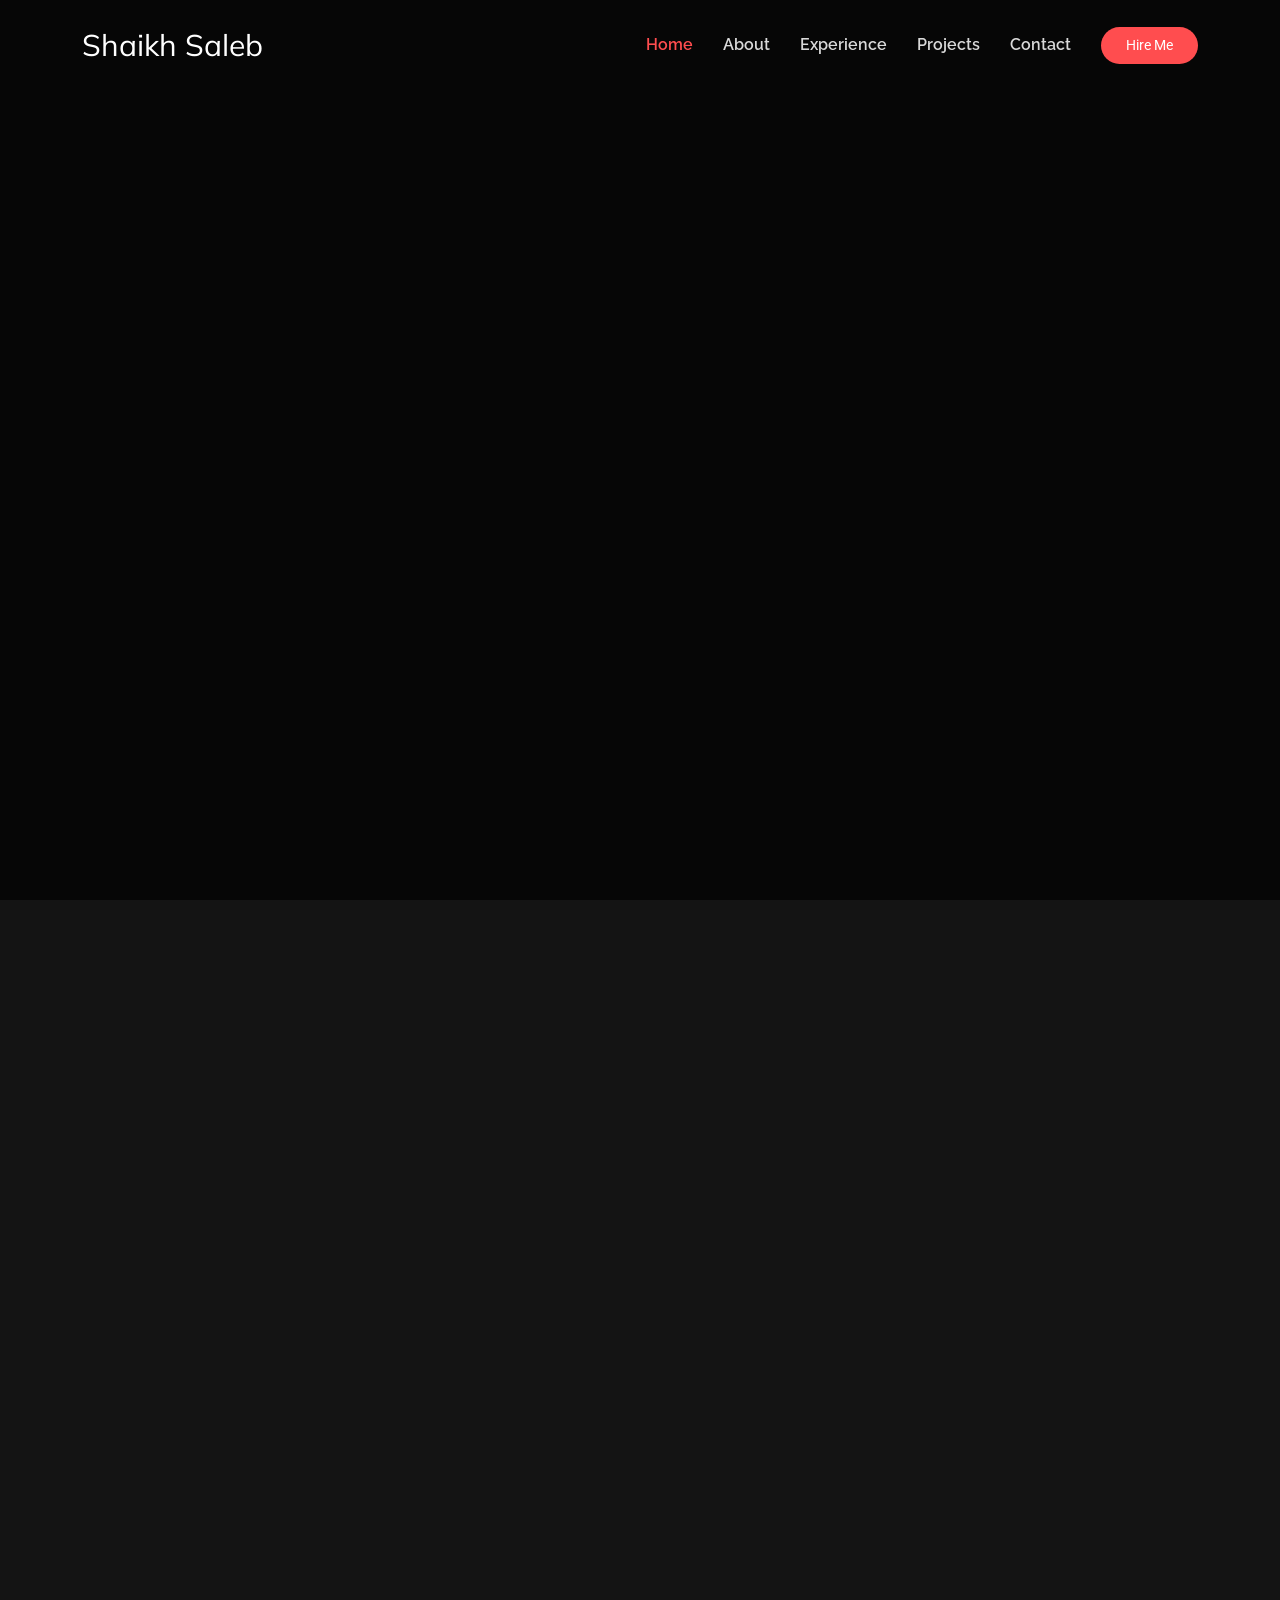
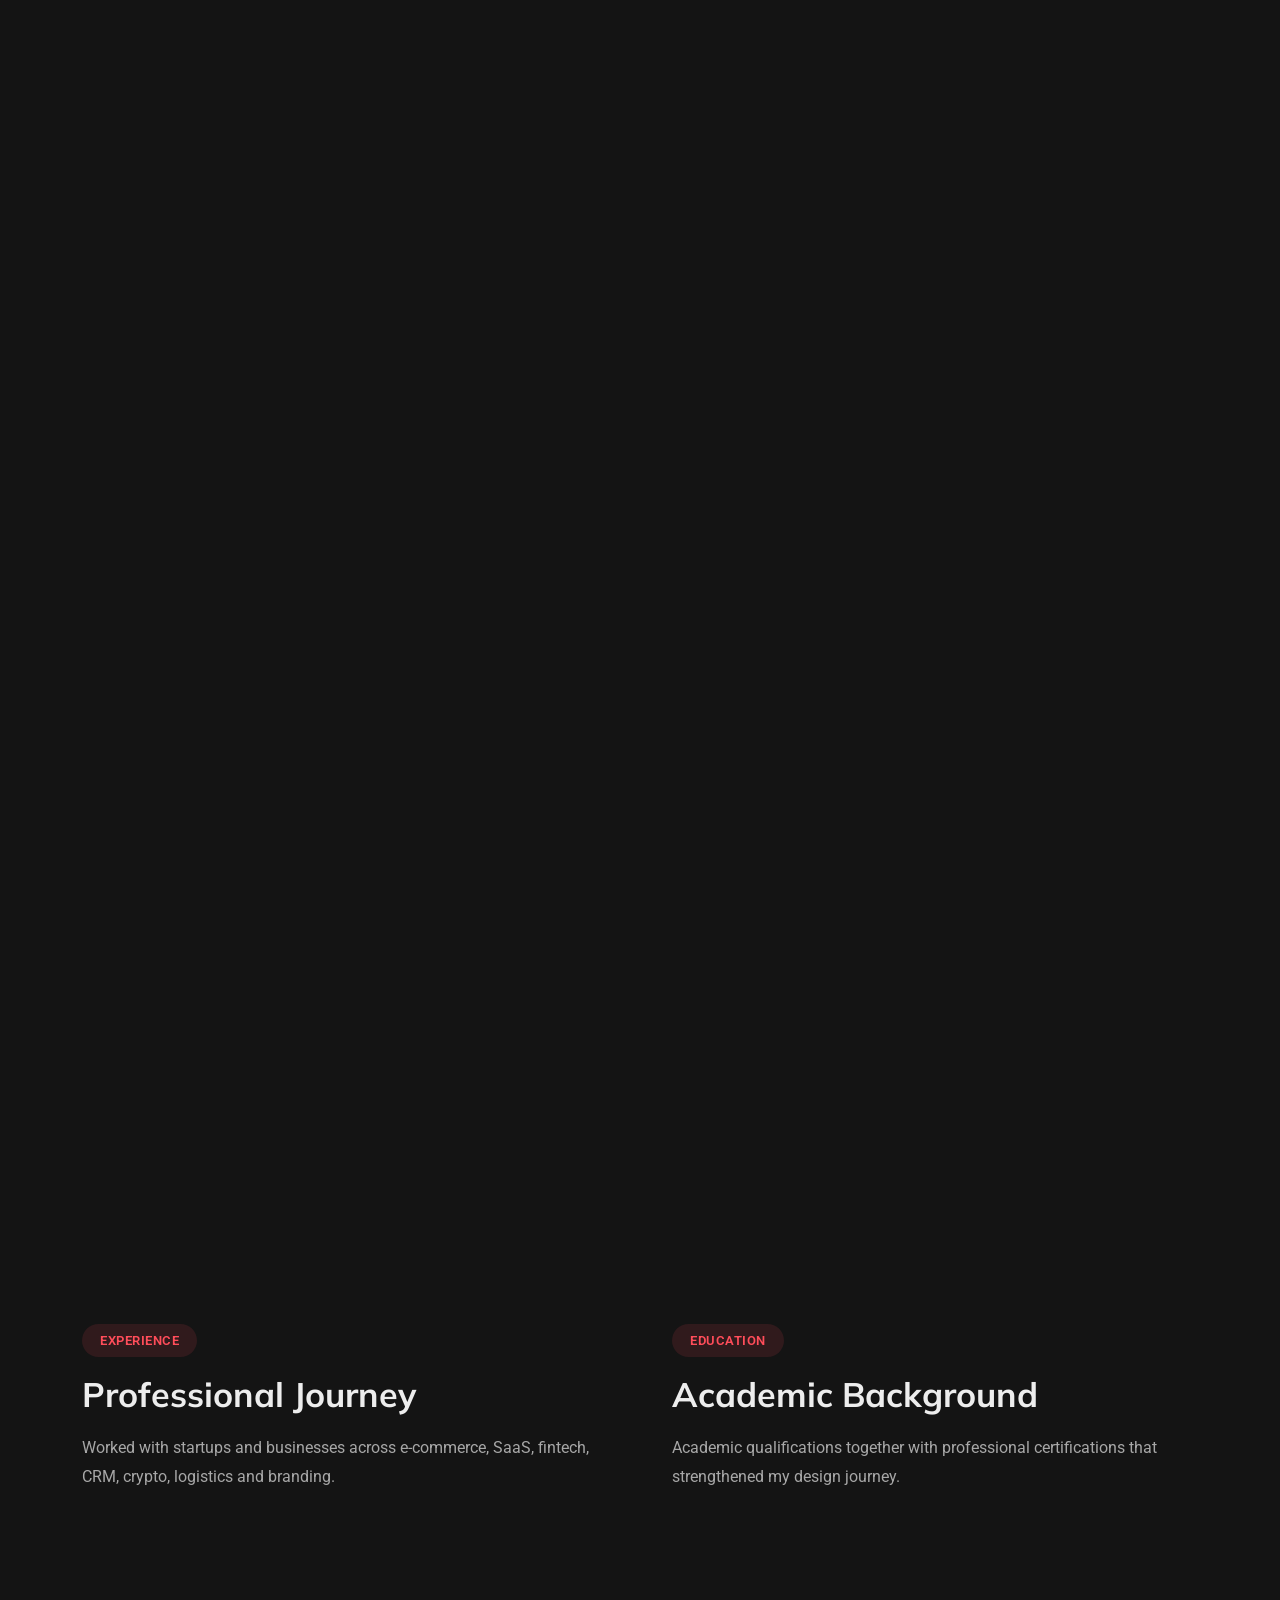
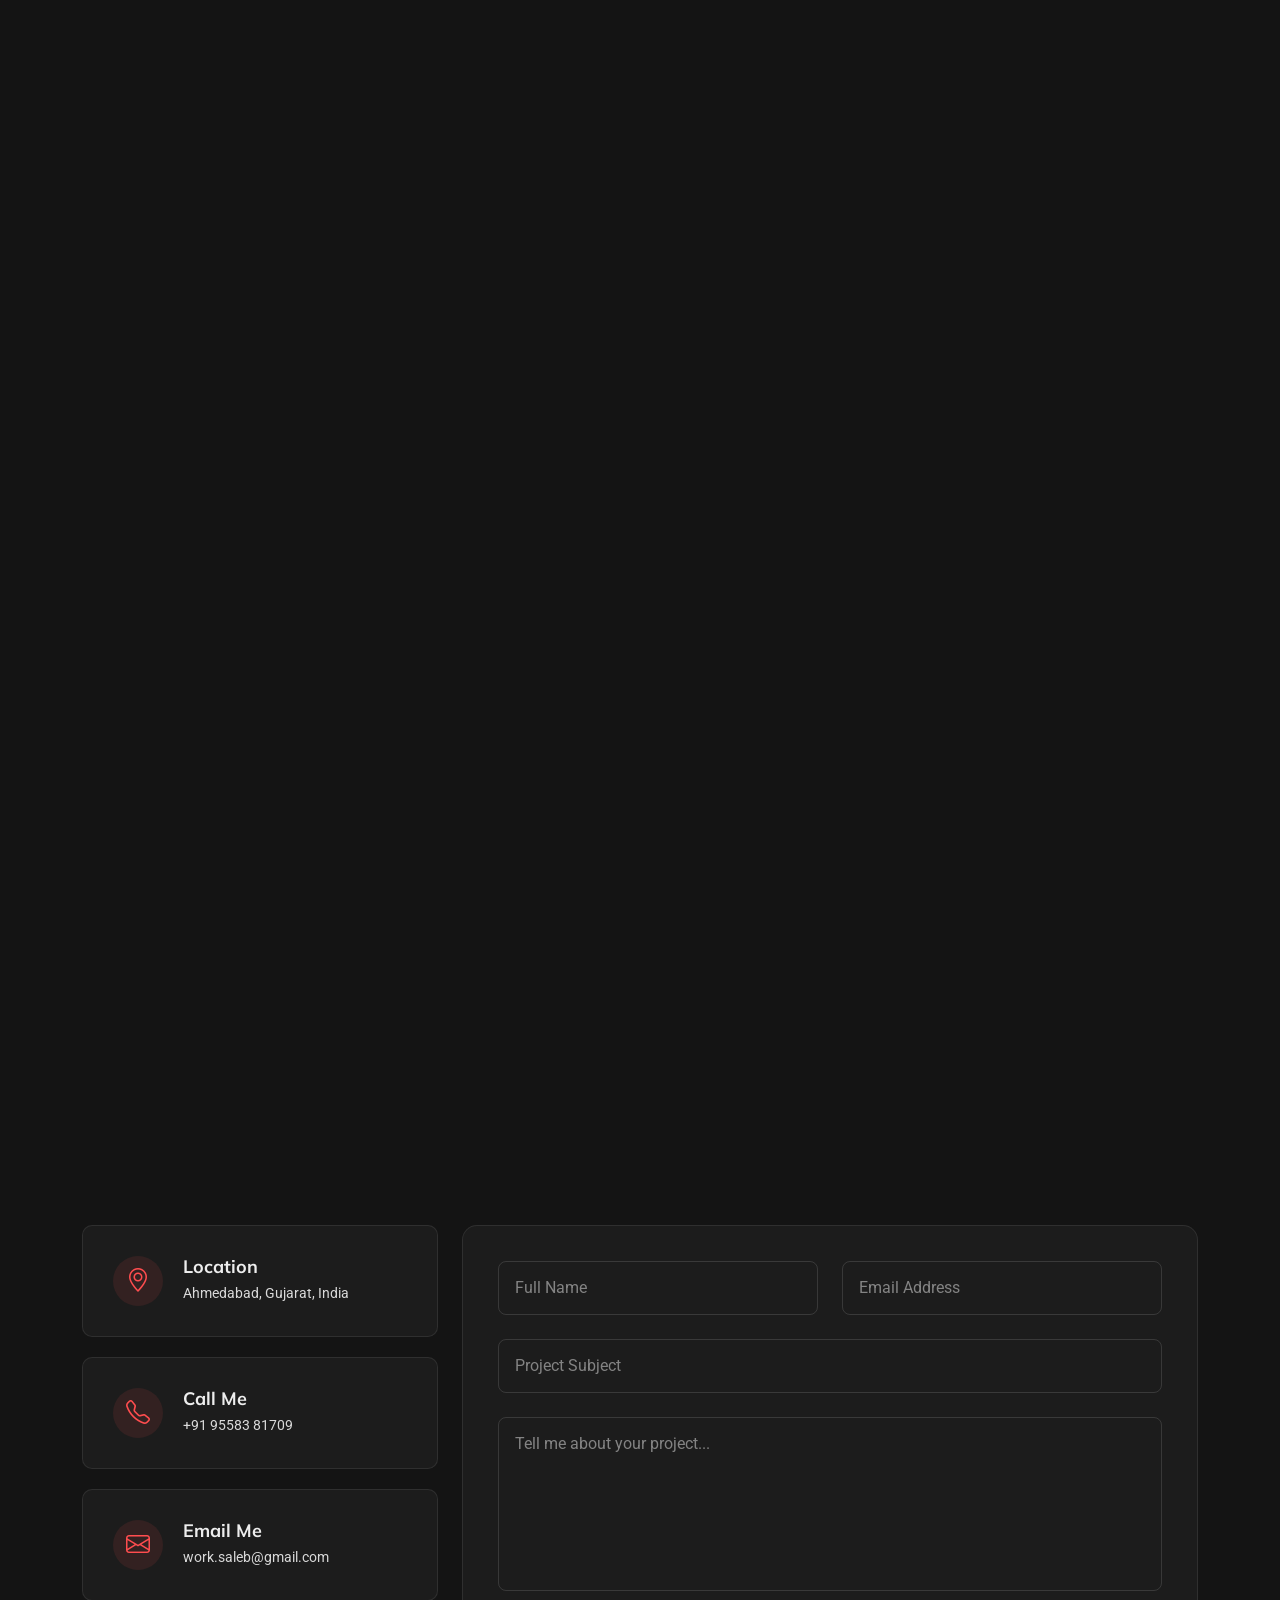
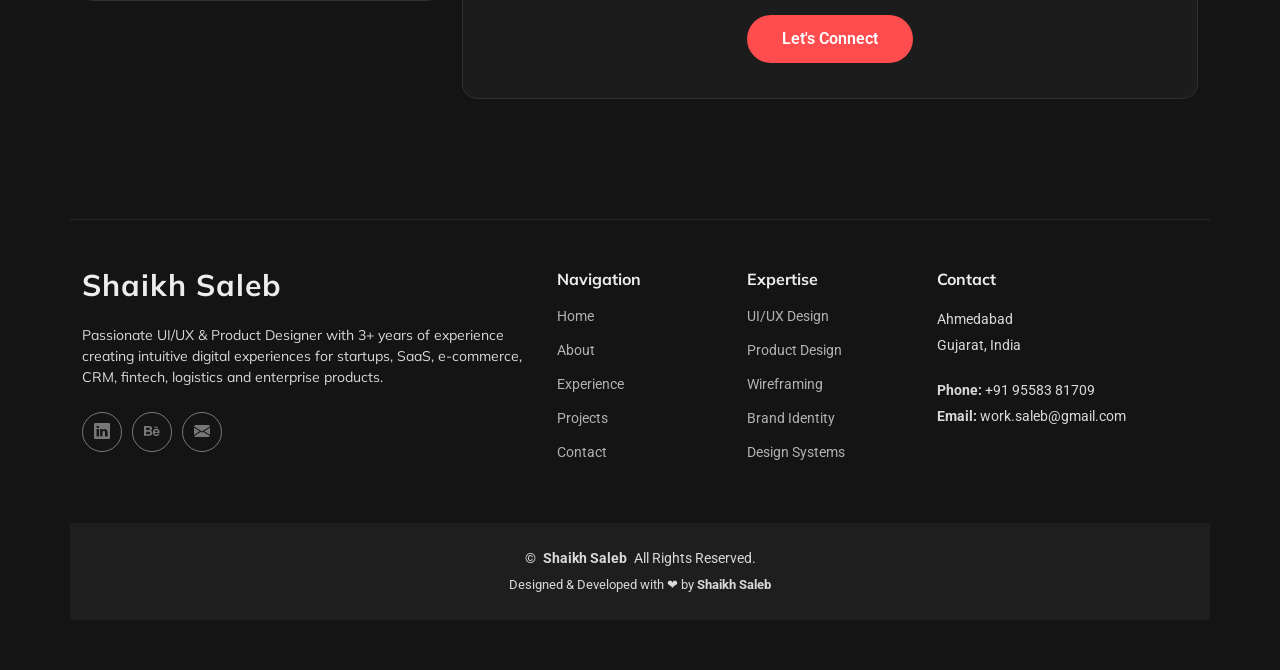
==== Craftivo/index.html @ e8c283d8 "Complete saleb portfolio UI and contact form updates" ====
<!DOCTYPE html>
<html lang="en">

<head>
  <meta charset="utf-8">
  <meta content="width=device-width, initial-scale=1.0" name="viewport">
<title>Shaikh Saleb | UI/UX & Graphic Designer</title>
  <meta name="description" content="Portfolio of Shaikh Saleb, UI/UX & Graphic Designer with 3+ years of experience in UI/UX, SaaS, E-commerce and Branding.">
  <meta name="keywords" content="">

  <!-- Favicons -->
  <link href="assets/img/favicon.png" rel="icon">
  <link href="assets/img/apple-touch-icon.png" rel="apple-touch-icon">

  <!-- Fonts -->
  <link href="https://fonts.googleapis.com" rel="preconnect">
  <link href="https://fonts.gstatic.com" rel="preconnect" crossorigin>
  <link href="https://fonts.googleapis.com/css2?family=Roboto:ital,wght@0,100;0,300;0,400;0,500;0,700;0,900;1,100;1,300;1,400;1,500;1,700;1,900&family=Raleway:ital,wght@0,100;0,200;0,300;0,400;0,500;0,600;0,700;0,800;0,900;1,100;1,200;1,300;1,400;1,500;1,600;1,700;1,800;1,900&family=Mulish:ital,wght@0,200;0,300;0,400;0,500;0,600;0,700;0,800;0,900;1,200;1,300;1,400;1,500;1,600;1,700;1,800;1,900&display=swap" rel="stylesheet">

  <!-- Vendor CSS Files -->
  <link href="assets/vendor/bootstrap/css/bootstrap.min.css" rel="stylesheet">
  <link href="assets/vendor/bootstrap-icons/bootstrap-icons.css" rel="stylesheet">
  <link href="assets/vendor/aos/aos.css" rel="stylesheet">
  <link href="assets/vendor/glightbox/css/glightbox.min.css" rel="stylesheet">
  <link href="assets/vendor/swiper/swiper-bundle.min.css" rel="stylesheet">

  <!-- Main CSS File -->
  <link href="assets/css/main.css" rel="stylesheet">

  <!-- =======================================================
  * Template Name: Craftivo
  * Template URL: https://bootstrapmade.com/craftivo-bootstrap-portfolio-template/
  * Updated: Oct 04 2025 with Bootstrap v5.3.8
  * Author: BootstrapMade.com
  * License: https://bootstrapmade.com/license/
  ======================================================== -->
</head>

<body class="index-page">

  <header id="header" class="header d-flex align-items-center fixed-top">
    <div class="container-fluid container-xl position-relative d-flex align-items-center">

      <a href="index.html" class="logo d-flex align-items-center me-auto">
        <!-- Uncomment the line below if you also wish to use an image logo -->
        <!-- <img src="assets/img/logo.webp" alt=""> -->
        <h1 class="sitename">Shaikh Saleb</h1>
      </a>

      <nav id="navmenu" class="navmenu">
        <ul>
  <li><a href="#hero" class="active">Home</a></li>
  <li><a href="#about">About</a></li>
  <li><a href="#resume">Experience</a></li>
  <li><a href="#portfolio">Projects</a></li>
  <li><a href="#contact">Contact</a></li>
</ul><i class="mobile-nav-toggle d-xl-none bi bi-list"></i>
      </nav>

      <a class="btn-getstarted" href="#contact">
    Hire Me
</a>

    </div>
  </header>

  <main class="main">

    <!-- Hero Section -->
    <section id="hero" class="hero section dark-background">

      <img src="assets/img/profile/background.png" alt="" data-aos="fade-in">

      <div class="container" data-aos="fade-up" data-aos-delay="100">
        <div class="row justify-content-center">
          <div class="col-lg-8 text-center">
            <h2>Hi, I'm Shaikh Saleb</h2>
            <p>I'm a <span class="typed" data-typed-items="UI/UX Designer, Graphic Designer, Product Designer, Figma Expert, Freelance Designer"></span><span class="typed-cursor" aria-hidden="true"></span></p>
            <div class="social-links">
            <a href="https://www.linkedin.com/in/saleb-shaikh-194832343?utm_source=share_via&utm_content=profile&utm_medium=member_android" target="_blank">
    <i class="bi bi-linkedin"></i>
</a>

<a href="https://www.behance.net/salebshaike014" target="_blank">
    <i class="bi bi-behance"></i>
</a>
</a></div>
          </div>
        </div>
      </div>

    </section><!-- /Hero Section -->

    <!-- About Section -->
    <section id="about" class="about section">

      <!-- Section Title -->
      <div class="container section-title" data-aos="fade-up">
        <span class="subtitle">About</span>
<h2>About Me</h2>
<p>
UI/UX & Graphic Designer with 3+ years of experience creating user-centered digital products for web and mobile platforms across e-commerce, SaaS, fintech, CRM, and branding.
</p>      </div><!-- End Section Title -->

      <div class="container" data-aos="fade-up" data-aos-delay="100">

        <div class="row gy-5">
          <div class="col-lg-4" data-aos="zoom-in" data-aos-delay="150">
            <div class="profile-card">
             <div class="profile-header">

    <div class="profile-avatar">
        <img src="assets/img/profile/SALEB.png" class="img-fluid" alt="Shaikh Saleb">
        <div class="status-indicator"></div>
    </div>

    <h3>Shaikh Saleb</h3>

    <span class="role">
        UI/UX & Graphic Designer
    </span>

</div>
              <div class="profile-stats">

    <div class="stat-item">
        <h4>25+</h4>
        <p>Projects</p>
    </div>

    <div class="stat-item">
        <h4>3+</h4>
        <p>Years Experience</p>
    </div>

    <div class="stat-item">
        <h4>2</h4>
        <p>Companies</p>
    </div>


</div>
              <div class="profile-actions">
              <a href="assets/resume/Saleb-06-206.pdf"
   class="btn-primary"
   download>
    <i class="bi bi-download"></i>
    Download Resume
</a>
                <a href="#contact" class="btn-secondary">
    <i class="bi bi-envelope"></i>
    Lets Connect
</a>
              </div>

              <div class="social-connect">
                <a href="https://www.linkedin.com/in/saleb-shaikh-194832343?utm_source=share_via&utm_content=profile&utm_medium=member_android" target="_blank" rel="noopener noreferrer"><i class="bi bi-linkedin"></i></a>
                <a href="https://www.instagram.com/saleb_shaikh/" target="_blank" rel="noopener noreferrer"><i class="bi bi-instagram"></i></a>
              </div>
            </div>
          </div>

          <div class="col-lg-8" data-aos="fade-left" data-aos-delay="200">
            <div class="content-wrapper">
              <div class="bio-section">
                <div class="section-tag">About Me</div>
                <h2>Designing Intuitive Digital Experiences That People Love</h2>
                <p>At vero eos et accusamus et iusto odio dignissimos ducimus qui blanditiis praesentium voluptatum deleniti atque corrupti quos dolores et quas molestias excepturi sint occaecati cupiditate non provident, similique sunt in culpa qui officia deserunt mollitia animi.</p>
                <p>Temporibus autem quibusdam et aut officiis debitis aut rerum necessitatibus saepe eveniet ut et voluptates repudiandae sint et molestiae non recusandae.</p>
              </div>

              <div class="details-grid">
                <div class="detail-item" data-aos="fade-up" data-aos-delay="250">
                  <i class="bi bi-briefcase"></i>
                  <div class="detail-content">
                    <span>Experience</span>
                    <strong>3+ Years</strong>
                  </div>
                </div>

                <div class="detail-item" data-aos="fade-up" data-aos-delay="300">
                  <i class="bi bi-mortarboard"></i>
                  <div class="detail-content">
                    <span>Degree</span>
                    <strong>Bachelor of arts </strong>
                  </div>
                </div>

                <div class="detail-item" data-aos="fade-up" data-aos-delay="350">
                  <i class="bi bi-geo-alt"></i>
                  <div class="detail-content">
                    <span>Based In</span>
                    <strong>Ahmedabad, India</strong>
                  </div>
                </div>

                <div class="detail-item" data-aos="fade-up" data-aos-delay="100">
                  <i class="bi bi-envelope"></i>
                  <div class="detail-content">
                    <span>Email</span>
                    <strong>work.saleb@gmail.com</strong>
                  </div>
                </div>

                <div class="detail-item" data-aos="fade-up" data-aos-delay="150">
                  <i class="bi bi-phone"></i>
                  <div class="detail-content">
                    <span>Phone</span>
                    <strong>+91 9558381709</strong>
                  </div>
                </div>

                <div class="detail-item" data-aos="fade-up" data-aos-delay="200">
                  <i class="bi bi-calendar-check"></i>
                  <div class="detail-content">
                    <span>Availability</span>
                    <strong>Open to Work</strong>
                  </div>
                </div>
              </div>
             

          </div> <!-- col-lg-8 -->

          </div> <!-- content-wrapper -->
</div> <!-- col-lg-8 -->

</div> <!-- row -->

<!-- =========================
     CORE SKILLS
========================= -->
<div class="row mt-5">
    <div class="col-12">

        <div class="skills-showcase" data-aos="fade-up" data-aos-delay="250">

           <div class="skills-header">

    <div class="section-tag">
        Core Skills
    </div>

    <h3>Design Expertise</h3>

</div>

            <div class="skills-grid">

                <div class="skill-card">
                    <i class="bi bi-palette-fill"></i>
                    <span>Figma</span>
                </div>

                <div class="skill-card">
                    <i class="bi bi-vector-pen"></i>
                    <span>UI/UX Design</span>
                </div>

                <div class="skill-card">
                    <i class="bi bi-bezier2"></i>
                    <span>Product Design</span>
                </div>

                <div class="skill-card">
                    <i class="bi bi-image-fill"></i>
                    <span>Adobe Photoshop</span>
                </div>

                <div class="skill-card">
                    <i class="bi bi-brush-fill"></i>
                    <span>Adobe Illustrator</span>
                </div>

                <div class="skill-card">
                    <i class="bi bi-pencil-square"></i>
                    <span>Wireframing &amp; Prototyping</span>
                </div>

                <div class="skill-card">
                    <i class="bi bi-phone-fill"></i>
                    <span>Responsive Design</span>
                </div>

                <div class="skill-card">
                    <i class="bi bi-easel-fill"></i>
                    <span>CorelDRAW</span>
                </div>

                <div class="skill-card skill-wide">
                    <i class="bi bi-grid-3x3-gap-fill"></i>
                    <span>Canva</span>
                </div>

            </div>

        </div>

    </div>
</div>

</div> <!-- container -->

<!-- Resume Section -->
<section id="resume" class="resume section">

  <!-- Section Title -->
  <div class="container section-title" data-aos="fade-up">
    <span class="subtitle">Resume</span>

    <h2>Experience & Education</h2>

    <p>
      Over 3 years of professional experience in UI/UX and Graphic Design,
      delivering user-centric digital products across multiple industries.
    </p>
  </div>

  <div class="container">

    <div class="row gy-5">

      <!-- LEFT COLUMN -->
      <div class="col-lg-6">

        <div class="experience-section">

          <div class="section-header">
            <span class="section-badge">Experience</span>

            <h2>Professional Journey</h2>

            <p>
              Worked with startups and businesses across
              e-commerce, SaaS, fintech, CRM, crypto,
              logistics and branding.
            </p>
          </div>

          <div class="experience-cards">

            <!-- Experience 1 -->
            <!-- ================= Experience 1 ================= -->

<div class="exp-card featured" data-aos="zoom-in" data-aos-delay="300">

  <div class="card-header">

    <div class="company-logo">
      <i class="bi bi-palette-fill"></i>
    </div>

    <div class="period-badge">
      Present
    </div>

  </div>

  <div class="card-body">

    <h3>UI/UX & Graphic Designer</h3>

    <p class="company-name">
      Jstechno Solutions Pvt. Ltd.
    </p>

    <span class="duration">
      <i class="bi bi-calendar3"></i>
      Mar 2023 – Present
    </span>

    <p class="description">
      Designing intuitive digital products for
      <strong>e-commerce, SaaS, fintech, CRM, crypto and logistics</strong>
      businesses.

      Responsible for UX Research, User Flow,
      Wireframing, High-Fidelity UI,
      Product Design, Branding,
      Responsive Design Systems and Developer Handoff.
    </p>

    <div class="skills-tags">

      <span class="skill-tag">Figma</span>

      <span class="skill-tag">UI/UX</span>

      <span class="skill-tag">Product Design</span>

      <span class="skill-tag">Wireframing</span>

      <span class="skill-tag">User Research</span>

      <span class="skill-tag">Prototyping</span>

      <span class="skill-tag">Responsive Design</span>

      <span class="skill-tag">Branding</span>

    </div>

  </div>

</div>


            <!-- Experience 2 -->
            <!-- ================= Experience 2 ================= -->

<div class="exp-card" data-aos="zoom-in" data-aos-delay="350">

  <div class="card-header">

    <div class="company-logo">
      <i class="bi bi-brush-fill"></i>
    </div>

    <div class="period-badge">
      Completed
    </div>

  </div>

  <div class="card-body">

    <h3>Junior Graphic Designer</h3>

    <p class="company-name">
      Cilected Simplified Pvt. Ltd.
    </p>

    <span class="duration">
      <i class="bi bi-calendar3"></i>
      Apr 2022 – Feb 2023
    </span>

    <p class="description">
      Created branding materials, social media creatives,
      print designs, marketing assets, banners and promotional
      graphics while collaborating with the design team to
      deliver visually engaging solutions for multiple clients.
    </p>

    <div class="skills-tags">

      <span class="skill-tag">Photoshop</span>

      <span class="skill-tag">Illustrator</span>

      <span class="skill-tag">Branding</span>

      <span class="skill-tag">Social Media</span>

      <span class="skill-tag">Print Design</span>

      <span class="skill-tag">Creative Design</span>

    </div>

  </div>

</div>


            <!-- Experience 3 -->

          <!-- ================= Experience 3 ================= -->

<div class="exp-card" data-aos="zoom-in" data-aos-delay="400">

  <div class="card-header">

    <div class="company-logo">
      <i class="bi bi-laptop"></i>
    </div>

    <div class="period-badge">
      Freelance
    </div>

  </div>

  <div class="card-body">

    <h3>UI/UX Designer</h3>

    <p class="company-name">
      Freelance
    </p>

    <span class="duration">
      <i class="bi bi-calendar3"></i>
      2023 – Present
    </span>

    <p class="description">
      Designed modern web and mobile interfaces for startups
      and businesses, focusing on user research, wireframing,
      responsive UI, interactive prototypes and developer-ready
      design systems that improve usability and user experience.
    </p>

    <div class="skills-tags">

      <span class="skill-tag">Figma</span>

      <span class="skill-tag">Wireframing</span>

      <span class="skill-tag">Prototyping</span>

      <span class="skill-tag">Responsive UI</span>

      <span class="skill-tag">UX Research</span>

      <span class="skill-tag">Design System</span>

    </div>

  </div>

</div>

          </div>

        </div>

      </div>



      <!-- RIGHT COLUMN -->

      <div class="col-lg-6">

        <div class="education-section">

          <div class="section-header">

            <span class="section-badge">
              Education
            </span>

            <h2>Academic Background</h2>

            <p>
              Academic qualifications together with
              professional certifications that
              strengthened my design journey.
            </p>

          </div>

          <div class="education-cards">

            <!-- ================= Education 1 ================= -->

<div class="exp-card featured" data-aos="zoom-in" data-aos-delay="300">

  <div class="card-header">

    <div class="company-logo">
      <i class="bi bi-book-fill"></i>
    </div>

    <div class="period-badge">
      Diploma
    </div>

  </div>

  <div class="card-body">

    <h3>Diploma in Designing</h3>

    <p class="company-name">
      Cohesion-iit's School of Design
    </p>

    <span class="duration">
      <i class="bi bi-calendar3"></i>
      2020 – 2021
    </span>

    <p class="description">
      Completed an intensive diploma specializing in
      Graphic Design, UI/UX Design, Branding,
      Adobe Photoshop, Adobe Illustrator,
      Wireframing, Prototyping and Visual Communication.
    </p>

    <div class="skills-tags">

      <span class="skill-tag">UI/UX</span>

      <span class="skill-tag">Graphic Design</span>

      <span class="skill-tag">Photoshop</span>

      <span class="skill-tag">Illustrator</span>

      <span class="skill-tag">Branding</span>

      <span class="skill-tag">Prototyping</span>

    </div>

  </div>

</div>
              


            <!-- ================= Education 2 ================= -->

<div class="exp-card" data-aos="zoom-in" data-aos-delay="350">

  <div class="card-header">

    <div class="company-logo">
      <i class="bi bi-mortarboard-fill"></i>
    </div>

    <div class="period-badge">
      Degree
    </div>

  </div>

  <div class="card-body">

    <h3>Bachelor of Arts</h3>

    <p class="company-name">
      Veer Narmad South Gujarat University
    </p>

    <span class="duration">
      <i class="bi bi-calendar3"></i>
      2021 – 2024
    </span>

    <p class="description">
      Completed Bachelor's degree with a strong foundation in
      design thinking, visual communication, branding,
      digital media, user-centered design and creative problem solving.
    </p>

    <div class="skills-tags">

      <span class="skill-tag">Visual Design</span>

      <span class="skill-tag">Design Thinking</span>

      <span class="skill-tag">Communication</span>

      <span class="skill-tag">Creative Strategy</span>

      <span class="skill-tag">Brand Identity</span>

      <span class="skill-tag">Presentation</span>

    </div>

  </div>

</div>



          </div>

        </div>

      </div>

    </div>

  </div>

</section>

<!-- Services Section -->
<section id="services" class="services section">

  <!-- Section Title -->
  <div class="container section-title" data-aos="fade-up">
    <span class="subtitle">Services</span>
    <h2>What I Do</h2>
    <p>
      I help businesses transform ideas into intuitive digital products by
      combining user-centered design, creative thinking, and modern design
      tools to build engaging experiences across web and mobile platforms.
    </p>
  </div>
  <!-- End Section Title -->

  <div class="container" data-aos="fade-up" data-aos-delay="100">

    <div class="row gy-4">

      <!-- UI/UX -->
      <div class="col-lg-3 col-md-6" data-aos="zoom-in" data-aos-delay="100">
        <div class="service-item featured">
          <div class="featured-tag">Most Popular</div>
          <div class="icon-wrapper">
            <i class="bi bi-vector-pen"></i>
          </div>

          <h4>UI/UX Design</h4>

          <p>
            Designing modern, user-friendly and conversion-focused web &
            mobile interfaces with complete design systems.
          </p>


        </div>
      </div>

      <!-- Product Design -->
      <div class="col-lg-3 col-md-6" data-aos="zoom-in" data-aos-delay="200">
        <div class="service-item">

          <div class="icon-wrapper">
            <i class="bi bi-box"></i>
          </div>

          <h4>Product Design</h4>

          <p>
            Complete product design from user research and wireframes to
            high-fidelity UI and developer handoff.
          </p>

          

        </div>
      </div>

      <!-- UX Research -->
      <div class="col-lg-3 col-md-6" data-aos="zoom-in" data-aos-delay="300">
        <div class="service-item">

          <div class="icon-wrapper">
            <i class="bi bi-search"></i>
          </div>

          <h4>UX Research</h4>

          <p>
            User research, competitor analysis, information architecture,
            user personas and optimized user journeys.
          </p>

          

        </div>
      </div>

      <!-- Graphic Design -->
      <div class="col-lg-3 col-md-6" data-aos="zoom-in" data-aos-delay="400">
        <div class="service-item">

          <div class="icon-wrapper">
            <i class="bi bi-palette-fill"></i>
          </div>

          <h4>Graphic Design</h4>

          <p>
            Branding, social media creatives, marketing campaigns,
            advertisements and promotional visuals.
          </p>

          

        </div>
      </div>

      <!-- Wireframing -->
      <div class="col-lg-3 col-md-6" data-aos="zoom-in" data-aos-delay="100">
        <div class="service-item">

          <div class="icon-wrapper">
            <i class="bi bi-grid-3x3-gap"></i>
          </div>

          <h4>Wireframing</h4>

          <p>
            Low and high fidelity wireframes that simplify complex workflows
            before visual design begins.
          </p>

          

        </div>
      </div>

      <!-- Responsive Design -->
      <div class="col-lg-3 col-md-6" data-aos="zoom-in" data-aos-delay="200">
        <div class="service-item">

          <div class="icon-wrapper">
            <i class="bi bi-phone"></i>
          </div>

          <h4>Responsive Design</h4>

          <p>
            Creating pixel-perfect responsive interfaces optimized for
            desktop, tablet and mobile devices.
          </p>

          

        </div>
      </div>

      <!-- Branding -->
      <div class="col-lg-3 col-md-6" data-aos="zoom-in" data-aos-delay="300">
        <div class="service-item">

          <div class="icon-wrapper">
            <i class="bi bi-brush"></i>
          </div>

          <h4>Brand Identity</h4>

          <p>
            Building visual identities including logos, typography,
            color systems and marketing assets.
          </p>

          

        </div>
      </div>

      
      
    </div>

    <!-- CTA -->
    <div class="row mt-5">
      <div class="col-12" data-aos="fade-up" data-aos-delay="200">
        <div class="cta-box">

          <div class="row align-items-center">

            <div class="col-lg-8">

              <h3>Let's Build Meaningful Digital Experiences</h3>

              <p>
                Whether you're launching a startup, redesigning an existing
                product, or creating a complete brand identity, I can help
                transform your ideas into engaging digital experiences.
              </p>

            </div>

            <div class="col-lg-4 text-lg-end text-center">

              <a href="#contact" class="cta-btn">
                Let's Connect
              </a>

            </div>

          </div>

        </div>
      </div>
    </div>

  </div>

</section>
    <!-- Portfolio Section -->
    <section id="portfolio" class="portfolio section">

      <!-- Section Title -->
      <div class="container section-title" data-aos="fade-up">
        <span class="subtitle">Portfolio</span>
        <h2>Portfolio</h2>
        <p>Necessitatibus eius consequatur ex aliquid fuga eum quidem sint consectetur velit. Sed ut perspiciatis unde omnis iste natus error sit voluptatem accusantium doloremque laudantium totam rem aperiam</p>
      </div><!-- End Section Title -->

      <div class="container" data-aos="fade-up" data-aos-delay="100">

        <div class="isotope-layout" data-default-filter="*" data-layout="masonry" data-sort="original-order">
          <ul class="portfolio-filters isotope-filters" data-aos="fade-up" data-aos-delay="200">
            <li data-filter="*" class="filter-active">All Work</li>
            <li data-filter=".filter-creative">Creative</li>
            <li data-filter=".filter-digital">Digital</li>
            <li data-filter=".filter-strategy">Strategy</li>
            <li data-filter=".filter-development">Development</li>
          </ul>

          <div class="row gy-4 isotope-container" data-aos="fade-up" data-aos-delay="300">
            <div class="col-lg-4 col-md-6 portfolio-item isotope-item filter-creative">
              <div class="portfolio-card">
                <div class="portfolio-image-container">
                  <img src="assets/img/portfolio/phone.png" alt="Creative Project" class="img-fluid" loading="lazy">
                  <div class="portfolio-overlay">
                    <div class="portfolio-info">
                      <span class="project-category">Creative Design</span>
                      <h4>Visual Identity System</h4>
                    </div>
                    <div class="portfolio-actions">
                      <a href="assets/img/portfolio/portfolio-1.webp" class="glightbox portfolio-link">
                        <i class="bi bi-plus-lg"></i>
                      </a>
                      <a href="#" class="portfolio-details">
                        <i class="bi bi-arrow-right"></i>
                      </a>
                    </div>
                  </div>
                </div>
                <div class="portfolio-meta">
                  <div class="project-tags">
                    <span class="tag">Branding</span>
                    <span class="tag">Identity</span>
                  </div>
                  <div class="project-year">2024</div>
                </div>
              </div>
            </div>

            <div class="col-lg-4 col-md-6 portfolio-item isotope-item filter-digital">
              <div class="portfolio-card">
                <div class="portfolio-image-container">
                  <img src="assets/img/portfolio/cavail.png" alt="Digital Project" class="img-fluid" loading="lazy">
                  <div class="portfolio-overlay">
                    <div class="portfolio-info">
                      <span class="project-category">Digital Experience</span>
                      <h4>Interactive Web Platform</h4>
                    </div>
                    <div class="portfolio-actions">
                      <a href="assets/img/portfolio/portfolio-2.webp" class="glightbox portfolio-link">
                        <i class="bi bi-plus-lg"></i>
                      </a>
                      <a href="#" class="portfolio-details">
                        <i class="bi bi-arrow-right"></i>
                      </a>
                    </div>
                  </div>
                </div>
                <div class="portfolio-meta">
                  <div class="project-tags">
                    <span class="tag">Web Design</span>
                    <span class="tag">Development</span>
                  </div>
                  <div class="project-year">2024</div>
                </div>
              </div>
            </div>

            <div class="col-lg-4 col-md-6 portfolio-item isotope-item filter-strategy">
              <div class="portfolio-card">
                <div class="portfolio-image-container">
                  <img src="assets/img/portfolio/trushti.png" alt"Strategy Project" class="img-fluid" loading="lazy">
                  <div class="portfolio-overlay">
                    <div class="portfolio-info">
                      <span class="project-category">Brand Strategy</span>
                      <h4>Market Positioning</h4>
                    </div>
                    <div class="portfolio-actions">
                      <a href="assets/img/portfolio/portfolio-3.webp" class="glightbox portfolio-link">
                        <i class="bi bi-plus-lg"></i>
                      </a>
                      <a href="#" class="portfolio-details">
                        <i class="bi bi-arrow-right"></i>
                      </a>
                    </div>
                  </div>
                </div>
                <div class="portfolio-meta">
                  <div class="project-tags">
                    <span class="tag">Strategy</span>
                    <span class="tag">Consulting</span>
                  </div>
                  <div class="project-year">2023</div>
                </div>
              </div>
            </div>

            <div class="col-lg-4 col-md-6 portfolio-item isotope-item filter-development">
              <div class="portfolio-card">
                <div class="portfolio-image-container">
                  <img src="assets/img/portfolio/ptr.png" alt="Development Project" class="img-fluid" loading="lazy">
                  <div class="portfolio-overlay">
                    <div class="portfolio-info">
                      <span class="project-category">Full Stack</span>
                      <h4>Custom Application</h4>
                    </div>
                    <div class="portfolio-actions">
                      <a href="assets/img/portfolio/portfolio-4.webp" class="glightbox portfolio-link">
                        <i class="bi bi-plus-lg"></i>
                      </a>
                      <a href="#" class="portfolio-details">
                        <i class="bi bi-arrow-right"></i>
                      </a>
                    </div>
                  </div>
                </div>
                <div class="portfolio-meta">
                  <div class="project-tags">
                    <span class="tag">React</span>
                    <span class="tag">Node.js</span>
                  </div>
                  <div class="project-year">2024</div>
                </div>
              </div>
            </div>

            <div class="col-lg-4 col-md-6 portfolio-item isotope-item filter-creative">
              <div class="portfolio-card">
                <div class="portfolio-image-container">
                  <img src="assets/img/portfolio/texo.png" alt="Creative Project" class="img-fluid" loading="lazy">
                  <div class="portfolio-overlay">
                    <div class="portfolio-info">
                      <span class="project-category">Art Direction</span>
                      <h4>Campaign Design</h4>
                    </div>
                    <div class="portfolio-actions">
                      <a href="assets/img/portfolio/portfolio-5.webp" class="glightbox portfolio-link">
                        <i class="bi bi-plus-lg"></i>
                      </a>
                      <a href="#" class="portfolio-details">
                        <i class="bi bi-arrow-right"></i>
                      </a>
                    </div>
                  </div>
                </div>
                <div class="portfolio-meta">
                  <div class="project-tags">
                    <span class="tag">Creative</span>
                    <span class="tag">Campaign</span>
                  </div>
                  <div class="project-year">2024</div>
                </div>
              </div>
            </div>

            <div class="col-lg-4 col-md-6 portfolio-item isotope-item filter-digital">
              <div class="portfolio-card">
                <div class="portfolio-image-container">
                  <img src="assets/img/portfolio/veljia.png" alt="Digital Project" class="img-fluid" loading="lazy">
                  <div class="portfolio-overlay">
                    <div class="portfolio-info">
                      <span class="project-category">Digital Product</span>
                      <h4>Mobile Experience</h4>
                    </div>
                    <div class="portfolio-actions">
                      <a href="assets/img/portfolio/portfolio-6.webp" class="glightbox portfolio-link">
                        <i class="bi bi-plus-lg"></i>
                      </a>
                      <a href="#" class="portfolio-details">
                        <i class="bi bi-arrow-right"></i>
                      </a>
                    </div>
                  </div>
                </div>
                <div class="portfolio-meta">
                  <div class="project-tags">
                    <span class="tag">Mobile</span>
                    <span class="tag">UI/UX</span>
                  </div>
                  <div class="project-year">2023</div>
                </div>
              </div>
            </div>
          </div>

        </div>

        <div class="portfolio-bottom" data-aos="fade-up" data-aos-delay="400">
          <div class="row align-items-center">
            <div class="col-lg-8">
              <h3>Like what you see?</h3>
              <p>Donec rutrum congue leo eget malesuada. Vivamus suscipit tortor eget felis porttitor volutpat.</p>
            </div>
            <div class="col-lg-4 text-lg-end">
              <a href="#contact" class="btn btn-accent">Let's Work Together</a>
            </div>
          </div>
        </div>

      </div>

    </section><!-- /Portfolio Section -->

    <!-- Contact Section -->
    <section id="contact" class="contact section">

      <!-- Section Title -->
      <div class="container section-title" data-aos="fade-up">
        <span class="subtitle">Get In Touch</span>

<h2>Let's Work Together</h2>

<p>
I'm always excited to collaborate on UI/UX Design, Product Design,
Brand Identity, and Digital Experiences.
Whether you're a startup, business, or agency,
let's build something meaningful together.
</p>
</div><!-- End Section Title -->

      <div class="container">

  <div class="row gy-4">

    <!-- Contact Information -->
    <div class="col-lg-4">

      <div class="info-item">
        <div class="icon-wrapper">
          <i class="bi bi-geo-alt"></i>
        </div>
        <div>
          <h3>Location</h3>
          <p>Ahmedabad, Gujarat, India</p>
        </div>
      </div>

      <div class="info-item">
        <div class="icon-wrapper">
          <i class="bi bi-telephone"></i>
        </div>
        <div>
          <h3>Call Me</h3>
          <p>+91 95583 81709</p>
        </div>
      </div>

      <div class="info-item">
        <div class="icon-wrapper">
          <i class="bi bi-envelope"></i>
        </div>
        <div>
          <h3>Email Me</h3>
          <p>work.saleb@gmail.com</p>
        </div>
      </div>

    </div>

    <!-- Contact Form -->
    <div class="col-lg-8">

      <form action="https://formsubmit.co/work.saleb@gmail.com"
      method="POST"
      class="contact-form">
    <!-- FormSubmit Settings -->
    <input type="hidden" name="_captcha" value="false">
    <input type="hidden" name="_template" value="table">
    <input type="hidden" name="_subject" value="New Portfolio Contact">
    <input type="hidden" name="_autoresponse" value="Thank you for contacting me. I have received your message and will get back to you soon.">

    <div class="row gy-4">

      <div class="col-md-6">
        <input
          type="text"
          name="name"
          class="form-control"
          placeholder="Full Name"
          required>
      </div>

      <div class="col-md-6">
        <input
          type="email"
          name="email"
          class="form-control"
          placeholder="Email Address"
          required>
      </div>

      <div class="col-md-12">
        <input
          type="text"
          name="subject"
          class="form-control"
          placeholder="Project Subject"
          required>
      </div>

      <div class="col-md-12">
        <textarea
          class="form-control"
          name="message"
          rows="6"
          placeholder="Tell me about your project..."
          required></textarea>
      </div>

      <div class="col-md-12 text-center">
        <button type="submit" class="btn btn-primary">
          Let's Connect
        </button>
      </div>

    </div>

  </form>

</div>

</div>

</div>
</main>


  <!-- Footer -->
<footer id="footer" class="footer">

  <div class="container footer-top">

    <div class="row gy-4">

      <!-- About -->
      <div class="col-lg-5 col-md-12 footer-about">

        <a href="index.html" class="logo d-flex align-items-center">
          <span class="sitename">Shaikh Saleb</span>
        </a>

        <p>
          Passionate UI/UX & Product Designer with 3+ years of experience
          creating intuitive digital experiences for startups, SaaS,
          e-commerce, CRM, fintech, logistics and enterprise products.
        </p>

        <div class="social-links d-flex mt-4">

          <a href="https://www.linkedin.com/in/shaikh-saleb" target="_blank">
            <i class="bi bi-linkedin"></i>
          </a>

          <a href="https://www.behance.net/" target="_blank">
            <i class="bi bi-behance"></i>
          </a>

          <a href="mailto:work.saleb@gmail.com">
            <i class="bi bi-envelope-fill"></i>
          </a>

        </div>

      </div>

      <!-- Navigation -->
      <div class="col-lg-2 col-6 footer-links">

        <h4>Navigation</h4>

        <ul>
          <li><a href="#hero">Home</a></li>
          <li><a href="#about">About</a></li>
          <li><a href="#resume">Experience</a></li>
          <li><a href="#portfolio">Projects</a></li>
          <li><a href="#contact">Contact</a></li>
        </ul>

      </div>

      <!-- Expertise -->
      <div class="col-lg-2 col-6 footer-links">

        <h4>Expertise</h4>

        <ul>
          <li><a href="#">UI/UX Design</a></li>
          <li><a href="#">Product Design</a></li>
          <li><a href="#">Wireframing</a></li>
          <li><a href="#">Brand Identity</a></li>
          <li><a href="#">Design Systems</a></li>
        </ul>

      </div>

      <!-- Contact -->
      <div class="col-lg-3 col-md-12 footer-contact text-center text-md-start">

        <h4>Contact</h4>

        <p>Ahmedabad</p>
        <p>Gujarat, India</p>

        <p class="mt-4">
          <strong>Phone:</strong>
          <span>+91 95583 81709</span>
        </p>

        <p>
          <strong>Email:</strong>
          <span>work.saleb@gmail.com</span>
        </p>

      </div>

    </div>

  </div>

  <!-- Copyright -->
  <div class="container copyright text-center mt-4">

    <p>
      © <strong class="px-1 sitename">Shaikh Saleb</strong>
      <span>All Rights Reserved.</span>
    </p>

    <div class="credits">
      Designed & Developed with ❤️ by
      <strong>Shaikh Saleb</strong>
    </div>

  </div>

</footer>

<!-- Scroll Top -->
<a href="#" id="scroll-top"
   class="scroll-top d-flex align-items-center justify-content-center">
  <i class="bi bi-arrow-up-short"></i>
</a>


<!-- Vendor JS Files -->
<script src="assets/vendor/bootstrap/js/bootstrap.bundle.min.js"></script>
<script src="assets/vendor/php-email-form/validate.js"></script>
<script src="assets/vendor/aos/aos.js"></script>
<script src="assets/vendor/typed.js/typed.umd.js"></script>
<script src="assets/vendor/waypoints/noframework.waypoints.js"></script>
<script src="assets/vendor/glightbox/js/glightbox.min.js"></script>
<script src="assets/vendor/imagesloaded/imagesloaded.pkgd.min.js"></script>
<script src="assets/vendor/isotope-layout/isotope.pkgd.min.js"></script>
<script src="assets/vendor/swiper/swiper-bundle.min.js"></script>

<!-- Main JS -->
<script src="assets/js/main.js"></script>

</body>
</html>
---- Craftivo/assets/css/main.css ----
/**
* Template Name: Craftivo
* Template URL: https://bootstrapmade.com/craftivo-bootstrap-portfolio-template/
* Updated: Oct 04 2025 with Bootstrap v5.3.8
* Author: BootstrapMade.com
* License: https://bootstrapmade.com/license/
*/

@charset "UTF-8";

/*--------------------------------------------------------------
# Font & Color Variables
# Help: https://bootstrapmade.com/color-system/
--------------------------------------------------------------*/
/* Fonts */
:root {
  --default-font: "Roboto",  system-ui, -apple-system, "Segoe UI", Roboto, "Helvetica Neue", Arial, "Noto Sans", "Liberation Sans", sans-serif, "Apple Color Emoji", "Segoe UI Emoji", "Segoe UI Symbol", "Noto Color Emoji";
  --heading-font: "Mulish",  sans-serif;
  --nav-font: "Raleway",  sans-serif;
}

/* Global Colors - The following color variables are used throughout the website. Updating them here will change the color scheme of the entire website */
:root { 
  --background-color: #141414; /* Background color for the entire website, including individual sections */
  --default-color: #d9d9d9; /* Default color used for the majority of the text content across the entire website */
  --heading-color: #ededed; /* Color for headings, subheadings and title throughout the website */
  --accent-color: #ff4d4f; /* Accent color that represents your brand on the website. It's used for buttons, links, and other elements that need to stand out */
  --surface-color: #1c1c1c; /* The surface color is used as a background of boxed elements within sections, such as cards, icon boxes, or other elements that require a visual separation from the global background. */
  --contrast-color: #ffffff; /* Contrast color for text, ensuring readability against backgrounds of accent, heading, or default colors. */
}

/* Nav Menu Colors - The following color variables are used specifically for the navigation menu. They are separate from the global colors to allow for more customization options */
:root {
  --nav-color: #d9d9d9;  /* The default color of the main navmenu links */
  --nav-hover-color: #ff4d4f; /* Applied to main navmenu links when they are hovered over or active */
  --nav-mobile-background-color: #2e2e2e; /* Used as the background color for mobile navigation menu */
  --nav-dropdown-background-color: #2e2e2e; /* Used as the background color for dropdown items that appear when hovering over primary navigation items */
  --nav-dropdown-color: #d9d9d9; /* Used for navigation links of the dropdown items in the navigation menu. */
  --nav-dropdown-hover-color: #ff4d4f; /* Similar to --nav-hover-color, this color is applied to dropdown navigation links when they are hovered over. */
}

/* Color Presets - These classes override global colors when applied to any section or element, providing reuse of the sam color scheme. */

.light-background {
  --background-color: rgba(41, 41, 41, 0.8);
  --surface-color: #484848;
}

.dark-background {
  --background-color: #060606;
  --default-color: #ffffff;
  --heading-color: #ffffff;
  --surface-color: #252525;
  --contrast-color: #ffffff;
}

/* Smooth scroll */
:root {
  scroll-behavior: smooth;
}

/*--------------------------------------------------------------
# General Styling & Shared Classes
--------------------------------------------------------------*/
body {
  color: var(--default-color);
  background-color: var(--background-color);
  font-family: var(--default-font);
}

a {
  color: var(--accent-color);
  text-decoration: none;
  transition: 0.3s;
}

a:hover {
  color: color-mix(in srgb, var(--accent-color), transparent 25%);
  text-decoration: none;
}

h1,
h2,
h3,
h4,
h5,
h6 {
  color: var(--heading-color);
  font-family: var(--heading-font);
}

/* PHP Email Form Messages
------------------------------*/
.php-email-form .error-message {
  display: none;
  background: #df1529;
  color: #ffffff;
  text-align: left;
  padding: 15px;
  margin-bottom: 24px;
  font-weight: 600;
}

.php-email-form .sent-message {
  display: none;
  color: #ffffff;
  background: #059652;
  text-align: center;
  padding: 15px;
  margin-bottom: 24px;
  font-weight: 600;
}

.php-email-form .loading {
  display: none;
  background: var(--surface-color);
  text-align: center;
  padding: 15px;
  margin-bottom: 24px;
}

.php-email-form .loading:before {
  content: "";
  display: inline-block;
  border-radius: 50%;
  width: 24px;
  height: 24px;
  margin: 0 10px -6px 0;
  border: 3px solid var(--accent-color);
  border-top-color: var(--surface-color);
  animation: php-email-form-loading 1s linear infinite;
}

@keyframes php-email-form-loading {
  0% {
    transform: rotate(0deg);
  }

  100% {
    transform: rotate(360deg);
  }
}

/*--------------------------------------------------------------
# Global Header
--------------------------------------------------------------*/
.header {
  --heading-color: #ffffff;
  color: var(--default-color);
  background-color: var(--background-color);
  padding: 15px 0;
  transition: all 0.5s;
  z-index: 997;
}

.header .logo {
  line-height: 1;
}

.header .logo img {
  max-height: 36px;
  margin-right: 8px;
}

.header .logo h1 {
  font-size: 30px;
  margin: 0;
  font-weight: 400;
  color: var(--heading-color);
}

.header .btn-getstarted,
.header .btn-getstarted:focus {
  color: var(--contrast-color);
  background: var(--accent-color);
  font-size: 14px;
  padding: 8px 25px;
  margin: 0 0 0 30px;
  border-radius: 50px;
  transition: 0.3s;
}

.header .btn-getstarted:hover,
.header .btn-getstarted:focus:hover {
  color: var(--contrast-color);
  background: color-mix(in srgb, var(--accent-color), transparent 15%);
}

@media (max-width: 1200px) {
  .header .logo {
    order: 1;
  }

  .header .btn-getstarted {
    order: 2;
    margin: 0 15px 0 0;
    padding: 6px 15px;
  }

  .header .navmenu {
    order: 3;
  }
}

.scrolled .header {
  box-shadow: 0px 0 18px rgba(0, 0, 0, 0.1);
}

/* Global Header on Scroll
------------------------------*/
.scrolled .header {
  --background-color: rgba(20, 20, 20, 0.8);
}

/* Index Page Header
------------------------------*/
.index-page .header {
  --background-color: rgba(255, 255, 255, 0);
}

/* Index Page Header on Scroll
------------------------------*/
.index-page.scrolled .header {
  --background-color: rgba(20, 20, 20, 0.8);
}

/*--------------------------------------------------------------
# Navigation Menu
--------------------------------------------------------------*/
/* Navmenu - Desktop */
@media (min-width: 1200px) {
  .navmenu {
    padding: 0;
  }

  .navmenu ul {
    margin: 0;
    padding: 0;
    display: flex;
    list-style: none;
    align-items: center;
  }

  .navmenu li {
    position: relative;
  }

  .navmenu a,
  .navmenu a:focus {
    color: var(--nav-color);
    padding: 18px 15px;
    font-size: 16px;
    font-family: var(--nav-font);
    font-weight: 600;
    display: flex;
    align-items: center;
    justify-content: space-between;
    white-space: nowrap;
    transition: 0.3s;
  }

  .navmenu a i,
  .navmenu a:focus i {
    font-size: 12px;
    line-height: 0;
    margin-left: 5px;
    transition: 0.3s;
  }

  .navmenu li:last-child a {
    padding-right: 0;
  }

  .navmenu li:hover>a,
  .navmenu .active,
  .navmenu .active:focus {
    color: var(--nav-hover-color);
  }

  .navmenu .dropdown ul {
    margin: 0;
    padding: 10px 0;
    background: var(--nav-dropdown-background-color);
    display: block;
    position: absolute;
    visibility: hidden;
    left: 14px;
    top: 130%;
    opacity: 0;
    transition: 0.3s;
    border-radius: 4px;
    z-index: 99;
    box-shadow: 0px 0px 30px rgba(0, 0, 0, 0.1);
  }

  .navmenu .dropdown ul li {
    min-width: 200px;
  }

  .navmenu .dropdown ul a {
    padding: 10px 20px;
    font-size: 15px;
    text-transform: none;
    color: var(--nav-dropdown-color);
  }

  .navmenu .dropdown ul a i {
    font-size: 12px;
  }

  .navmenu .dropdown ul a:hover,
  .navmenu .dropdown ul .active:hover,
  .navmenu .dropdown ul li:hover>a {
    color: var(--nav-dropdown-hover-color);
  }

  .navmenu .dropdown:hover>ul {
    opacity: 1;
    top: 100%;
    visibility: visible;
  }

  .navmenu .dropdown .dropdown ul {
    top: 0;
    left: -90%;
    visibility: hidden;
  }

  .navmenu .dropdown .dropdown:hover>ul {
    opacity: 1;
    top: 0;
    left: -100%;
    visibility: visible;
  }
}

/* Navmenu - Mobile */
@media (max-width: 1199px) {
  .mobile-nav-toggle {
    color: var(--nav-color);
    font-size: 28px;
    line-height: 0;
    margin-right: 10px;
    cursor: pointer;
    transition: color 0.3s;
  }

  .navmenu {
    padding: 0;
    z-index: 9997;
  }

  .navmenu ul {
    display: none;
    list-style: none;
    position: absolute;
    inset: 60px 20px 20px 20px;
    padding: 10px 0;
    margin: 0;
    border-radius: 6px;
    background-color: var(--nav-mobile-background-color);
    overflow-y: auto;
    transition: 0.3s;
    z-index: 9998;
    box-shadow: 0px 0px 30px rgba(0, 0, 0, 0.1);
  }

  .navmenu a,
  .navmenu a:focus {
    color: var(--nav-dropdown-color);
    padding: 10px 20px;
    font-family: var(--nav-font);
    font-size: 17px;
    font-weight: 500;
    display: flex;
    align-items: center;
    justify-content: space-between;
    white-space: nowrap;
    transition: 0.3s;
  }

  .navmenu a i,
  .navmenu a:focus i {
    font-size: 12px;
    line-height: 0;
    margin-left: 5px;
    width: 30px;
    height: 30px;
    display: flex;
    align-items: center;
    justify-content: center;
    border-radius: 50%;
    transition: 0.3s;
    background-color: color-mix(in srgb, var(--accent-color), transparent 90%);
  }

  .navmenu a i:hover,
  .navmenu a:focus i:hover {
    background-color: var(--accent-color);
    color: var(--contrast-color);
  }

  .navmenu a:hover,
  .navmenu .active,
  .navmenu .active:focus {
    color: var(--nav-dropdown-hover-color);
  }

  .navmenu .active i,
  .navmenu .active:focus i {
    background-color: var(--accent-color);
    color: var(--contrast-color);
    transform: rotate(180deg);
  }

  .navmenu .dropdown ul {
    position: static;
    display: none;
    z-index: 99;
    padding: 10px 0;
    margin: 10px 20px;
    background-color: var(--nav-dropdown-background-color);
    border: 1px solid color-mix(in srgb, var(--default-color), transparent 90%);
    box-shadow: none;
    transition: all 0.5s ease-in-out;
  }

  .navmenu .dropdown ul ul {
    background-color: rgba(33, 37, 41, 0.1);
  }

  .navmenu .dropdown>.dropdown-active {
    display: block;
    background-color: rgba(33, 37, 41, 0.03);
  }

  .mobile-nav-active {
    overflow: hidden;
  }

  .mobile-nav-active .mobile-nav-toggle {
    color: #fff;
    position: absolute;
    font-size: 32px;
    top: 15px;
    right: 15px;
    margin-right: 0;
    z-index: 9999;
  }

  .mobile-nav-active .navmenu {
    position: fixed;
    overflow: hidden;
    inset: 0;
    background: rgba(33, 37, 41, 0.8);
    transition: 0.3s;
  }

  .mobile-nav-active .navmenu>ul {
    display: block;
  }
}

/*--------------------------------------------------------------
# Global Footer
--------------------------------------------------------------*/
.footer {
  color: var(--default-color);
  background-color: var(--background-color);
  font-size: 14px;
  padding-bottom: 50px;
  position: relative;
}

.footer .footer-top {
  padding-top: 50px;
  border-top: 1px solid color-mix(in srgb, var(--default-color), transparent 90%);
}

.footer .footer-about .logo {
  line-height: 1;
  margin-bottom: 25px;
}

.footer .footer-about .logo img {
  max-height: 40px;
  margin-right: 6px;
}

.footer .footer-about .logo span {
  color: var(--heading-color);
  font-size: 30px;
  font-weight: 700;
  letter-spacing: 1px;
  font-family: var(--heading-font);
}

.footer .footer-about p {
  font-size: 14px;
  font-family: var(--heading-font);
}

.footer .social-links a {
  display: flex;
  align-items: center;
  justify-content: center;
  width: 40px;
  height: 40px;
  border-radius: 50%;
  border: 1px solid color-mix(in srgb, var(--default-color), transparent 50%);
  font-size: 16px;
  color: color-mix(in srgb, var(--default-color), transparent 50%);
  margin-right: 10px;
  transition: 0.3s;
}

.footer .social-links a:hover {
  color: var(--accent-color);
  border-color: var(--accent-color);
}

.footer h4 {
  font-size: 16px;
  font-weight: bold;
  position: relative;
  padding-bottom: 12px;
}

.footer .footer-links {
  margin-bottom: 30px;
}

.footer .footer-links ul {
  list-style: none;
  padding: 0;
  margin: 0;
}

.footer .footer-links ul i {
  padding-right: 2px;
  font-size: 12px;
  line-height: 0;
}

.footer .footer-links ul li {
  padding: 10px 0;
  display: flex;
  align-items: center;
}

.footer .footer-links ul li:first-child {
  padding-top: 0;
}

.footer .footer-links ul a {
  color: color-mix(in srgb, var(--default-color), transparent 20%);
  display: inline-block;
  line-height: 1;
}

.footer .footer-links ul a:hover {
  color: var(--accent-color);
}

.footer .footer-contact p {
  margin-bottom: 5px;
}

.footer .copyright {
  padding-top: 25px;
  padding-bottom: 25px;
  background-color: color-mix(in srgb, var(--default-color), transparent 95%);
}

.footer .copyright p {
  margin-bottom: 0;
}

.footer .credits {
  margin-top: 6px;
  font-size: 13px;
}

/*--------------------------------------------------------------
# Preloader
--------------------------------------------------------------*/
#preloader {
  position: fixed;
  inset: 0;
  z-index: 999999;
  overflow: hidden;
  background: var(--background-color);
  transition: all 0.6s ease-out;
}

#preloader:before {
  content: "";
  position: fixed;
  top: calc(50% - 30px);
  left: calc(50% - 30px);
  border: 6px solid #ffffff;
  border-color: var(--accent-color) transparent var(--accent-color) transparent;
  border-radius: 50%;
  width: 60px;
  height: 60px;
  animation: animate-preloader 1.5s linear infinite;
}

@keyframes animate-preloader {
  0% {
    transform: rotate(0deg);
  }

  100% {
    transform: rotate(360deg);
  }
}

/*--------------------------------------------------------------
# Scroll Top Button
--------------------------------------------------------------*/
.scroll-top {
  position: fixed;
  visibility: hidden;
  opacity: 0;
  right: 15px;
  bottom: 15px;
  z-index: 99999;
  background-color: var(--accent-color);
  width: 40px;
  height: 40px;
  border-radius: 4px;
  transition: all 0.4s;
}

.scroll-top i {
  font-size: 24px;
  color: var(--contrast-color);
  line-height: 0;
}

.scroll-top:hover {
  background-color: color-mix(in srgb, var(--accent-color), transparent 20%);
  color: var(--contrast-color);
}

.scroll-top.active {
  visibility: visible;
  opacity: 1;
}

/*--------------------------------------------------------------
# Disable aos animation delay on mobile devices
--------------------------------------------------------------*/
@media screen and (max-width: 768px) {
  [data-aos-delay] {
    transition-delay: 0 !important;
  }
}

/*--------------------------------------------------------------
# Global Page Titles & Breadcrumbs
--------------------------------------------------------------*/
.page-title {
  color: var(--default-color);
  background-color: var(--background-color);
  padding: 20px 0;
  position: relative;
}

.page-title h1 {
  font-size: 28px;
  font-weight: 700;
  margin: 0;
}

.page-title .breadcrumbs ol {
  display: flex;
  flex-wrap: wrap;
  list-style: none;
  padding: 0 0 10px 0;
  margin: 0;
  font-size: 14px;
  font-weight: 400;
}

.page-title .breadcrumbs ol li+li {
  padding-left: 10px;
}

.page-title .breadcrumbs ol li+li::before {
  content: "/";
  display: inline-block;
  padding-right: 10px;
  color: color-mix(in srgb, var(--default-color), transparent 70%);
}

/*--------------------------------------------------------------
# Global Sections
--------------------------------------------------------------*/
section,
.section {
  color: var(--default-color);
  background-color: var(--background-color);
  padding: 60px 0;
  scroll-margin-top: 90px;
  overflow: clip;
}

@media (max-width: 1199px) {

  section,
  .section {
    scroll-margin-top: 66px;
  }
}

/*--------------------------------------------------------------
# Global Section Titles
--------------------------------------------------------------*/
.section-title {
  text-align: center;
  padding-bottom: 60px;
  position: relative;
}

.section-title h2 {
  font-size: 3.5rem;
  font-weight: 300;
  line-height: 1.2;
  color: var(--heading-color);
  margin-bottom: 1.5rem;
  letter-spacing: -1px;
}

@media (max-width: 768px) {
  .section-title h2 {
    font-size: 2.5rem;
  }
}

.section-title .subtitle {
  display: inline-block;
  font-size: 0.875rem;
  font-weight: 400;
  color: var(--accent-color);
  text-transform: uppercase;
  letter-spacing: 2px;
  margin-bottom: 1.5rem;
  position: relative;
}

.section-title .subtitle::after {
  content: "";
  position: absolute;
  bottom: -8px;
  left: 50%;
  transform: translateX(-50%);
  width: 40px;
  height: 1px;
  background: var(--accent-color);
}

.section-title p {
  font-size: 1.125rem;
  line-height: 1.8;
  color: color-mix(in srgb, var(--default-color), transparent 25%);
  max-width: 900px;
  margin: 0 auto;
  text-wrap: balance;
}

/*--------------------------------------------------------------
# Hero Section
--------------------------------------------------------------*/
.hero {
  padding-top: 80px;
  min-height: 100vh;
  position: relative;
  display: flex;
  align-items: center;
  justify-content: center;
  overflow: hidden;
  padding-bottom: 80px;
}

.hero img {
  position: absolute;
  inset: 0;
  display: block;
  width: 100%;
  height: 100%;
  object-fit: cover;
  z-index: 1;
}

.hero:before {
  content: "";
  background: color-mix(in srgb, var(--background-color), transparent 30%);
  position: absolute;
  inset: 0;
  z-index: 2;
  border-radius: 0;
}

.hero .container {
  position: relative;
  z-index: 3;
}

.hero h2 {
  margin: 0;
  font-size: 48px;
  font-weight: 700;
}

.hero p {
  margin: 10px 0 0 0;
  font-size: 24px;
  color: color-mix(in srgb, var(--default-color), transparent 20%);
}

.hero p span {
  color: var(--accent-color);
  letter-spacing: 1px;
  border-bottom: 2px solid var(--accent-color);
}

.hero .social-links {
  margin-top: 30px;
  display: flex;
  justify-content: center;
  gap: 15px;
}

.hero .social-links a {
  display: flex;
  align-items: center;
  justify-content: center;
  width: 50px;
  height: 50px;
  border-radius: 50%;
  background: color-mix(in srgb, var(--default-color), transparent 92%);
  color: var(--default-color);
  font-size: 20px;
  transition: 0.3s;
}

.hero .social-links a:hover {
  background: var(--accent-color);
  color: var(--contrast-color);
  transform: translateY(-3px);
}

@media (max-width: 768px) {
  .hero h2 {
    font-size: 32px;
  }

  .hero p {
    font-size: 20px;
  }
}

/*--------------------------------------------------------------
# About Section
--------------------------------------------------------------*/
.about {
  overflow: hidden;
  position: relative;
}

.about::before {
  content: "";
  position: absolute;
  top: -50%;
  right: -20%;
  width: 800px;
  height: 800px;
  background: radial-gradient(circle, color-mix(in srgb, var(--accent-color), transparent 85%) 0%, transparent 70%);
  border-radius: 50%;
  z-index: 0;
  pointer-events: none;
}

.about .container {
  position: relative;
  z-index: 1;
}

.about .profile-card {
  background: var(--surface-color);
  border-radius: 24px;
  padding: 40px;
  box-shadow: 0 8px 30px rgba(0, 0, 0, 0.08);
  position: sticky;
  top: 100px;
}

.about .profile-card .profile-header {
  text-align: center;
  padding-bottom: 30px;
  border-bottom: 1px solid color-mix(in srgb, var(--default-color), transparent 90%);
}

.about .profile-card .profile-header .profile-avatar {
  width: 140px;
  height: 140px;
  margin: 0 auto 24px;
  position: relative;
  border-radius: 50%;
  padding: 6px;
  background: linear-gradient(135deg, var(--accent-color), color-mix(in srgb, var(--accent-color), #ff6b9d 50%));
}

.about .profile-card .profile-header .profile-avatar img {
  width: 100%;
  height: 100%;
  object-fit: cover;
  border-radius: 50%;
  border: 4px solid var(--surface-color);
}

.about .profile-card .profile-header .profile-avatar .status-indicator {
  position: absolute;
  bottom: 8px;
  right: 8px;
  width: 24px;
  height: 24px;
  background: #10b981;
  border: 4px solid var(--surface-color);
  border-radius: 50%;
  animation: pulse 2s infinite;
}

.about .profile-card .profile-header h3 {
  font-size: 24px;
  font-weight: 700;
  margin-bottom: 8px;
  color: var(--heading-color);
}

.about .profile-card .profile-header .role {
  display: inline-block;
  font-size: 15px;
  color: var(--accent-color);
  font-weight: 500;
  margin-bottom: 16px;
}

.about .profile-card .profile-header .rating {
  display: flex;
  align-items: center;
  justify-content: center;
  gap: 4px;
  margin-top: 12px;
}

.about .profile-card .profile-header .rating i {
  color: #fbbf24;
  font-size: 16px;
}

.about .profile-card .profile-header .rating span {
  margin-left: 8px;
  font-weight: 600;
  color: var(--default-color);
  font-size: 15px;
}

.about .profile-card .profile-stats {
  display: grid;
  grid-template-columns: repeat(3, 1fr);
  gap: 20px;
  padding: 30px 0;
  border-bottom: 1px solid color-mix(in srgb, var(--default-color), transparent 90%);
}

.about .profile-card .profile-stats .stat-item {
  text-align: center;
}

.about .profile-card .profile-stats .stat-item h4 {
  font-size: 28px;
  font-weight: 700;
  color: var(--accent-color);
  margin-bottom: 6px;
}

.about .profile-card .profile-stats .stat-item p {
  font-size: 13px;
  color: color-mix(in srgb, var(--default-color), transparent 30%);
  text-transform: uppercase;
  letter-spacing: 0.5px;
  margin: 0;
}

.about .profile-card .profile-actions {
  display: flex;
  flex-direction: column;
  gap: 12px;
  padding: 30px 0;
  border-bottom: 1px solid color-mix(in srgb, var(--default-color), transparent 90%);
}

.about .profile-card .profile-actions a {
  display: flex;
  align-items: center;
  justify-content: center;
  gap: 10px;
  padding: 14px 24px;
  border-radius: 12px;
  font-weight: 600;
  font-size: 15px;
  text-decoration: none;
  transition: all 0.3s ease;
}

.about .profile-card .profile-actions a.btn-primary {
  background: var(--accent-color);
  color: var(--contrast-color);
}

.about .profile-card .profile-actions a.btn-primary:hover {
  background: color-mix(in srgb, var(--accent-color), #000 15%);
  transform: translateY(-2px);
  box-shadow: 0 6px 20px rgba(0, 0, 0, 0.15);
}

.about .profile-card .profile-actions a.btn-secondary {
  background: color-mix(in srgb, var(--accent-color), transparent 90%);
  color: var(--accent-color);
}

.about .profile-card .profile-actions a.btn-secondary:hover {
  background: color-mix(in srgb, var(--accent-color), transparent 85%);
}

.about .profile-card .profile-actions a i {
  font-size: 18px;
}

.about .profile-card .social-connect {
  display: flex;
  justify-content: center;
  gap: 12px;
  padding-top: 30px;
}

.about .profile-card .social-connect a {
  width: 44px;
  height: 44px;
  display: flex;
  align-items: center;
  justify-content: center;
  background: color-mix(in srgb, var(--default-color), transparent 94%);
  border-radius: 12px;
  color: var(--default-color);
  font-size: 18px;
  transition: all 0.3s ease;
}

.about .profile-card .social-connect a:hover {
  background: var(--accent-color);
  color: var(--contrast-color);
  transform: translateY(-3px);
}

.about .content-wrapper .bio-section {
  margin-bottom: 50px;
}

.about .content-wrapper .bio-section .section-tag {
  display: inline-block;
  padding: 6px 16px;
  background: color-mix(in srgb, var(--accent-color), transparent 90%);
  color: var(--accent-color);
  border-radius: 20px;
  font-size: 13px;
  font-weight: 600;
  text-transform: uppercase;
  letter-spacing: 0.5px;
  margin-bottom: 16px;
}

.about .content-wrapper .bio-section h2 {
  font-size: 36px;
  font-weight: 700;
  color: var(--heading-color);
  margin-bottom: 24px;
  line-height: 1.2;
}

.about .content-wrapper .bio-section p {
  font-size: 16px;
  line-height: 1.8;
  color: var(--default-color);
  margin-bottom: 16px;
}

.about .content-wrapper .bio-section p:last-child {
  margin-bottom: 0;
}

.about .content-wrapper .details-grid {
  display: grid;
  grid-template-columns: repeat(2, 1fr);
  gap: 24px;
  margin-bottom: 50px;
}

.about .content-wrapper .details-grid .detail-item {
  display: flex;
  align-items: center;
  gap: 16px;
  padding: 24px;
  background: var(--surface-color);
  border-radius: 16px;
  border: 1px solid color-mix(in srgb, var(--default-color), transparent 92%);
  transition: all 0.3s ease;
}

.about .content-wrapper .details-grid .detail-item:hover {
  border-color: var(--accent-color);
  transform: translateY(-3px);
  box-shadow: 0 8px 24px rgba(0, 0, 0, 0.08);
}

.about .content-wrapper .details-grid .detail-item i {
  font-size: 28px;
  color: var(--accent-color);
  flex-shrink: 0;
}

.about .content-wrapper .details-grid .detail-item .detail-content span {
  display: block;
  font-size: 13px;
  color: color-mix(in srgb, var(--default-color), transparent 40%);
  text-transform: uppercase;
  letter-spacing: 0.5px;
  margin-bottom: 4px;
}

.about .content-wrapper .details-grid .detail-item .detail-content strong {
  display: block;
  font-size: 16px;
  color: var(--heading-color);
  font-weight: 600;
}

.about .content-wrapper .skills-showcase .section-tag {
  display: inline-block;
  padding: 6px 16px;
  background: color-mix(in srgb, var(--accent-color), transparent 90%);
  color: var(--accent-color);
  border-radius: 20px;
  font-size: 13px;
  font-weight: 600;
  text-transform: uppercase;
  letter-spacing: 0.5px;
  margin-bottom: 16px;
}

.skills-showcase h3{
    font-size:48px;
    font-weight:700;
    color:#fff;
    text-align:center;
    margin-bottom:45px;
}

.about .content-wrapper .skills-showcase .skills-list .skill-item {
  margin-bottom: 28px;
}

.about .content-wrapper .skills-showcase .skills-list .skill-item .skill-info {
  display: flex;
  justify-content: space-between;
  align-items: center;
  margin-bottom: 10px;
}

.about .content-wrapper .skills-showcase .skills-list .skill-item .skill-info .skill-name {
  font-size: 15px;
  font-weight: 600;
  color: var(--heading-color);
}

.about .content-wrapper .skills-showcase .skills-list .skill-item .skill-info .skill-percent {
  font-size: 15px;
  font-weight: 700;
  color: var(--accent-color);
}

.about .content-wrapper .skills-showcase .skills-list .skill-item .progress {
  height: 10px;
  border-radius: 10px;
  background: color-mix(in srgb, var(--default-color), transparent 94%);
  overflow: hidden;
}

.about .content-wrapper .skills-showcase .skills-list .skill-item .progress .progress-bar {
  width: 0;
  height: 100%;
  background: linear-gradient(90deg, var(--accent-color), color-mix(in srgb, var(--accent-color), #ff6b9d 50%));
  border-radius: 10px;
  transition: width 1.5s cubic-bezier(0.65, 0, 0.35, 1);
  position: relative;
}

.about .content-wrapper .skills-showcase .skills-list .skill-item .progress .progress-bar::after {
  content: "";
  position: absolute;
  top: 0;
  left: 0;
  right: 0;
  bottom: 0;
  background: linear-gradient(90deg, transparent, rgba(255, 255, 255, 0.4), transparent);
  animation: shimmer 2s infinite;
}

@keyframes pulse {

  0%,
  100% {
    opacity: 1;
  }

  50% {
    opacity: 0.6;
  }
}

@keyframes shimmer {
  0% {
    transform: translateX(-100%);
  }

  100% {
    transform: translateX(100%);
  }
}

@media (max-width: 992px) {
  .about .profile-card {
    position: static;
    margin-bottom: 40px;
  }

  .about .content-wrapper .bio-section h2 {
    font-size: 30px;
  }

  .about .content-wrapper .details-grid {
    grid-template-columns: 1fr;
  }

  .about .content-wrapper .skills-showcase h3 {
    font-size: 24px;
  }
}

@media (max-width: 576px) {
  .about .profile-card {
    padding: 30px 20px;
  }

  .about .profile-card .profile-header .profile-avatar {
    width: 120px;
    height: 120px;
  }

  .about .profile-card .profile-stats {
    grid-template-columns: repeat(3, 1fr);
    gap: 16px;
  }

  .about .profile-card .profile-stats .stat-item h4 {
    font-size: 24px;
  }

  .about .content-wrapper .bio-section h2 {
    font-size: 26px;
  }

  .about .content-wrapper .details-grid .detail-item {
    padding: 18px;
  }

  .about .content-wrapper .details-grid .detail-item i {
    font-size: 24px;
  }
}
/* =====================================================
   RESUME SECTION
===================================================== */

.resume .section-header{
    margin-bottom:40px;
}

.resume .section-badge{
    display:inline-block;
    padding:7px 18px;
    background:rgba(255,77,90,.12);
    color:#ff4d5a;
    border-radius:30px;
    font-size:13px;
    font-weight:600;
    text-transform:uppercase;
    letter-spacing:.5px;
    margin-bottom:18px;
}

.resume .section-header h2{
    font-size:34px;
    font-weight:700;
    margin-bottom:18px;
}

.resume .section-header p{
    color:#a7a7a7;
    line-height:1.8;
}


/* =====================================================
   EXPERIENCE + EDUCATION LIST
===================================================== */

.experience-cards,
.education-cards{
    display:flex;
    flex-direction:column;
    gap:30px;
}


/* =====================================================
   CARD
===================================================== */

.exp-card{

    background:#181818;

    border:1px solid rgba(255,255,255,.07);

    border-radius:18px;

    padding:28px;

    transition:.35s;

    position:relative;

    overflow:hidden;

}

.exp-card::before{

    content:"";

    position:absolute;

    top:0;

    left:0;

    width:100%;

    height:4px;

    background:#ff4d5a;

    transform:scaleX(0);

    transition:.35s;

}

.exp-card:hover{

    transform:translateY(-8px);

    border-color:#ff4d5a;

    box-shadow:0 15px 45px rgba(0,0,0,.35);

}

.exp-card:hover::before{

    transform:scaleX(1);

}

.exp-card.featured{

    border-color:rgba(255,77,90,.4);

}


/* =====================================================
   HEADER
===================================================== */

.exp-card .card-header{

    display:flex;

    justify-content:space-between;

    align-items:center;

    margin-bottom:25px;

}

.company-logo{

    width:58px;

    height:58px;

    border-radius:15px;

    display:flex;

    justify-content:center;

    align-items:center;

    background:linear-gradient(135deg,#ff4d5a,#ff7b6d);

}

.company-logo i{

    font-size:24px;

    color:#fff;

}

.period-badge{

    background:rgba(255,77,90,.12);

    color:#ff4d5a;

    padding:8px 18px;

    border-radius:30px;

    font-size:13px;

    font-weight:600;

}


/* =====================================================
   BODY
===================================================== */

.card-body h3{

    font-size:24px;

    margin-bottom:8px;

}

.company-name{

    color:#b9b9b9;

    font-weight:500;

    margin-bottom:12px;

}

.duration{

    display:inline-flex;

    align-items:center;

    gap:8px;

    padding:7px 15px;

    background:rgba(255,77,90,.08);

    border-radius:30px;

    color:#ff4d5a;

    font-size:14px;

    margin-bottom:22px;

}

.description{

    color:#a9a9a9;

    line-height:1.8;

    margin-bottom:24px;

}


/* =====================================================
   SKILL TAGS
===================================================== */

.skills-tags{

    display:flex;

    flex-wrap:wrap;

    gap:10px;

}

.skill-tag{

    padding:8px 15px;

    border-radius:25px;

    background:rgba(255,255,255,.05);

    border:1px solid rgba(255,255,255,.08);

    color:#fff;

    font-size:13px;

    transition:.3s;

}

.skill-tag:hover{

    background:#ff4d5a;

    border-color:#ff4d5a;

}


/* =====================================================
   COLUMN SPACING
===================================================== */

.experience-section{

    padding-right:20px;

}

.education-section{

    padding-left:20px;

}


/* =====================================================
   RESPONSIVE
===================================================== */

@media(max-width:991px){

.experience-section{

padding-right:0;

margin-bottom:60px;

}

.education-section{

padding-left:0;

}

}

@media(max-width:768px){

.exp-card{

padding:22px;

}

.card-header{

flex-direction:column;

align-items:flex-start;

gap:18px;

}

.section-header h2{

font-size:28px;

}

}
/*--------------------------------------------------------------
# Services Section
--------------------------------------------------------------*/
.services .service-item {
  background: var(--surface-color);
  border: 2px solid color-mix(in srgb, var(--default-color), transparent 90%);
  border-radius: 16px;
  padding: 35px 25px;
  text-align: center;
  height: 100%;
  transition: all 0.3s ease;
  position: relative;
  overflow: hidden;
}

.services .service-item::before {
  content: "";
  position: absolute;
  top: 0;
  left: 0;
  width: 100%;
  height: 4px;
  background: linear-gradient(90deg, var(--accent-color), color-mix(in srgb, var(--accent-color), transparent 50%));
  transform: scaleX(0);
  transform-origin: left;
  transition: transform 0.3s ease;
}

.services .service-item:hover {
  border-color: var(--accent-color);
  transform: translateY(-5px);
  box-shadow: 0 15px 35px rgba(0, 0, 0, 0.1);
}

.services .service-item:hover::before {
  transform: scaleX(1);
}

.services .service-item:hover .icon-wrapper {
  background: var(--accent-color);
  color: var(--contrast-color);
  transform: rotate(5deg) scale(1.05);
}

.services .service-item:hover .read-more {
  color: var(--accent-color);
}

.services .service-item:hover .read-more i {
  transform: translateX(5px);
}

.services .service-item.featured {
  border-color: var(--accent-color);
  box-shadow: 0 10px 30px rgba(54, 144, 231, 0.15);
}

.services .service-item.featured::before {
  transform: scaleX(1);
}

.services .featured-tag {
  position: absolute;
  top: 15px;
  right: -30px;
  background: var(--accent-color);
  color: var(--contrast-color);
  padding: 5px 35px;
  font-size: 11px;
  font-weight: 700;
  text-transform: uppercase;
  letter-spacing: 1px;
  transform: rotate(45deg);
  box-shadow: 0 3px 10px rgba(54, 144, 231, 0.3);
}

.services .icon-wrapper {
  width: 70px;
  height: 70px;
  margin: 0 auto 20px;
  background: color-mix(in srgb, var(--accent-color), transparent 90%);
  color: var(--accent-color);
  border-radius: 12px;
  display: flex;
  align-items: center;
  justify-content: center;
  transition: all 0.3s ease;
}

.services .icon-wrapper i {
  font-size: 32px;
}

.services h4 {
  font-size: 20px;
  font-weight: 700;
  margin-bottom: 12px;
  color: var(--heading-color);
}

.services p {
  font-size: 14px;
  line-height: 1.6;
  color: color-mix(in srgb, var(--default-color), transparent 25%);
  margin-bottom: 20px;
}

.services .read-more {
  display: inline-flex;
  align-items: center;
  gap: 6px;
  color: var(--heading-color);
  font-weight: 600;
  font-size: 14px;
  text-decoration: none;
  transition: all 0.3s ease;
}

.services .read-more i {
  font-size: 14px;
  transition: transform 0.3s ease;
}

.services .cta-box {
  background: linear-gradient(135deg, var(--accent-color), color-mix(in srgb, var(--accent-color), #667eea 40%));
  border-radius: 20px;
  padding: 45px 50px;
  color: var(--contrast-color);
  position: relative;
  overflow: hidden;
}

.services .cta-box::before {
  content: "";
  position: absolute;
  top: -50%;
  right: -20%;
  width: 400px;
  height: 400px;
  background: color-mix(in srgb, var(--contrast-color), transparent 90%);
  border-radius: 50%;
  z-index: 0;
}

.services .cta-box .row {
  position: relative;
  z-index: 1;
}

.services .cta-box h3 {
  font-size: 26px;
  font-weight: 700;
  margin-bottom: 10px;
  color: var(--contrast-color);
}

.services .cta-box p {
  font-size: 15px;
  margin-bottom: 0;
  color: color-mix(in srgb, var(--contrast-color), transparent 15%);
}

.services .cta-box .cta-btn {
  display: inline-block;
  background: var(--contrast-color);
  color: var(--accent-color);
  padding: 14px 35px;
  border-radius: 50px;
  font-weight: 700;
  font-size: 15px;
  text-decoration: none;
  transition: all 0.3s ease;
  box-shadow: 0 8px 20px rgba(0, 0, 0, 0.15);
}

.services .cta-box .cta-btn:hover {
  transform: translateY(-3px);
  box-shadow: 0 12px 30px rgba(0, 0, 0, 0.25);
  color: var(--accent-color);
}

@media (max-width: 992px) {
  .services .cta-box {
    padding: 35px 30px;
  }

  .services .cta-box h3 {
    font-size: 22px;
    margin-bottom: 8px;
  }

  .services .cta-box p {
    font-size: 14px;
    margin-bottom: 20px;
  }

  .services .cta-box .cta-btn {
    margin-top: 10px;
  }
}

@media (max-width: 768px) {
  .services .service-item {
    padding: 30px 20px;
    margin-bottom: 20px;
  }

  .services .icon-wrapper {
    width: 60px;
    height: 60px;
    margin-bottom: 18px;
  }

  .services .icon-wrapper i {
    font-size: 28px;
  }

  .services h4 {
    font-size: 18px;
  }

  .services p {
    font-size: 13px;
  }

  .services .cta-box {
    padding: 30px 25px;
    text-align: center;
  }

  .services .cta-box::before {
    width: 300px;
    height: 300px;
  }
}

/*--------------------------------------------------------------
# Portfolio Section
--------------------------------------------------------------*/
.portfolio .portfolio-filters {
  display: flex;
  justify-content: center;
  flex-wrap: wrap;
  gap: 12px;
  margin-bottom: 50px;
  padding: 0;
  list-style: none;
}

@media (max-width: 768px) {
  .portfolio .portfolio-filters {
    gap: 8px;
    margin-bottom: 35px;
  }
}

.portfolio .portfolio-filters li {
  padding: 10px 20px;
  font-size: 14px;
  font-weight: 500;
  border-radius: 6px;
  cursor: pointer;
  transition: all 0.3s ease;
  background-color: transparent;
  color: var(--default-color);
  border: 1px solid color-mix(in srgb, var(--default-color), transparent 80%);
}

@media (max-width: 768px) {
  .portfolio .portfolio-filters li {
    padding: 8px 16px;
    font-size: 13px;
  }
}

.portfolio .portfolio-filters li:hover {
  color: var(--accent-color);
  border-color: var(--accent-color);
}

.portfolio .portfolio-filters li.filter-active {
  background-color: var(--accent-color);
  color: var(--contrast-color);
  border-color: var(--accent-color);
}

.portfolio .portfolio-card {
  position: relative;
  margin-bottom: 30px;
}

.portfolio .portfolio-card .portfolio-image-container {
  position: relative;
  overflow: hidden;
  border-radius: 8px;
  aspect-ratio: 4/3;
}

.portfolio .portfolio-card .portfolio-image-container img {
  width: 100%;
  height: 100%;
  object-fit: cover;
  transition: transform 0.5s ease;
}

.portfolio .portfolio-card .portfolio-image-container .portfolio-overlay {
  position: absolute;
  top: 0;
  left: 0;
  right: 0;
  bottom: 0;
  background: linear-gradient(to bottom, transparent 0%, rgba(0, 0, 0, 0.8) 100%);
  opacity: 0;
  transition: opacity 0.3s ease;
  display: flex;
  flex-direction: column;
  justify-content: space-between;
  padding: 25px;
}

.portfolio .portfolio-card .portfolio-image-container .portfolio-overlay .portfolio-info {
  align-self: flex-start;
}

.portfolio .portfolio-card .portfolio-image-container .portfolio-overlay .portfolio-info .project-category {
  display: inline-block;
  font-size: 12px;
  font-weight: 600;
  text-transform: uppercase;
  color: var(--accent-color);
  background-color: rgba(255, 255, 255, 0.9);
  padding: 4px 10px;
  border-radius: 4px;
  margin-bottom: 8px;
  letter-spacing: 0.5px;
}

.portfolio .portfolio-card .portfolio-image-container .portfolio-overlay .portfolio-info h4 {
  color: white;
  font-size: 18px;
  font-weight: 600;
  margin: 0;
  line-height: 1.3;
}

.portfolio .portfolio-card .portfolio-image-container .portfolio-overlay .portfolio-actions {
  display: flex;
  gap: 10px;
  align-self: flex-end;
}

.portfolio .portfolio-card .portfolio-image-container .portfolio-overlay .portfolio-actions a {
  width: 40px;
  height: 40px;
  background-color: rgba(255, 255, 255, 0.9);
  color: var(--accent-color);
  border-radius: 50%;
  display: flex;
  align-items: center;
  justify-content: center;
  font-size: 16px;
  transition: all 0.3s ease;
  text-decoration: none;
}

.portfolio .portfolio-card .portfolio-image-container .portfolio-overlay .portfolio-actions a:hover {
  background-color: var(--accent-color);
  color: var(--contrast-color);
  transform: scale(1.1);
}

.portfolio .portfolio-card .portfolio-meta {
  display: flex;
  justify-content: space-between;
  align-items: center;
  margin-top: 15px;
}

.portfolio .portfolio-card .portfolio-meta .project-tags {
  display: flex;
  gap: 8px;
}

.portfolio .portfolio-card .portfolio-meta .project-tags .tag {
  font-size: 11px;
  font-weight: 500;
  padding: 4px 10px;
  border-radius: 12px;
  background-color: color-mix(in srgb, var(--accent-color), transparent 90%);
  color: var(--accent-color);
  text-transform: uppercase;
  letter-spacing: 0.3px;
}

.portfolio .portfolio-card .portfolio-meta .project-year {
  font-size: 12px;
  font-weight: 500;
  color: color-mix(in srgb, var(--default-color), transparent 40%);
}

.portfolio .portfolio-card:hover .portfolio-image-container img {
  transform: scale(1.05);
}

.portfolio .portfolio-card:hover .portfolio-image-container .portfolio-overlay {
  opacity: 1;
}

.portfolio .portfolio-bottom {
  margin-top: 60px;
  padding-top: 40px;
  border-top: 1px solid color-mix(in srgb, var(--default-color), transparent 90%);
}

.portfolio .portfolio-bottom h3 {
  font-size: 24px;
  font-weight: 700;
  margin-bottom: 8px;
}

.portfolio .portfolio-bottom p {
  font-size: 16px;
  color: color-mix(in srgb, var(--default-color), transparent 30%);
  margin-bottom: 0;
}

.portfolio .portfolio-bottom .btn-accent {
  display: inline-block;
  padding: 12px 28px;
  background-color: var(--accent-color);
  color: var(--contrast-color);
  border-radius: 6px;
  font-weight: 600;
  font-size: 14px;
  text-decoration: none;
  transition: all 0.3s ease;
}

.portfolio .portfolio-bottom .btn-accent:hover {
  background-color: color-mix(in srgb, var(--accent-color), black 10%);
  transform: translateY(-2px);
  box-shadow: 0 5px 15px color-mix(in srgb, var(--accent-color), transparent 60%);
}

@media (max-width: 992px) {
  .portfolio .portfolio-bottom .col-lg-4 {
    text-align: center !important;
    margin-top: 20px;
  }
}

/*--------------------------------------------------------------
# Contact Section
--------------------------------------------------------------*/
.contact .info-item {
  background: var(--surface-color);
  padding: 30px;
  border-radius: 10px;
  border: 1px solid color-mix(in srgb, var(--default-color), transparent 90%);
  margin-bottom: 20px;
  display: flex;
  align-items: flex-start;
  transition: 0.3s;
}

.contact .info-item:hover {
  border-color: var(--accent-color);
  box-shadow: 0 5px 20px color-mix(in srgb, var(--default-color), transparent 90%);
}

.contact .info-item .icon-wrapper {
  width: 50px;
  height: 50px;
  background: color-mix(in srgb, var(--accent-color), transparent 90%);
  border-radius: 50%;
  display: flex;
  align-items: center;
  justify-content: center;
  margin-right: 20px;
  flex-shrink: 0;
  transition: 0.3s;
}

.contact .info-item .icon-wrapper i {
  color: var(--accent-color);
  font-size: 24px;
  transition: 0.3s;
}

.contact .info-item:hover .icon-wrapper {
  background: var(--accent-color);
}

.contact .info-item:hover .icon-wrapper i {
  color: var(--contrast-color);
}

.contact .info-item h3 {
  font-size: 18px;
  font-weight: 700;
  margin-bottom: 5px;
  color: var(--heading-color);
}

.contact .info-item p {
  margin: 0;
  font-size: 14px;
  color: var(--default-color);
}

.contact .php-email-form {
  background: var(--surface-color);
  padding: 40px;
  border-radius: 10px;
  border: 1px solid color-mix(in srgb, var(--default-color), transparent 90%);
}

.contact .php-email-form .form-control {
  color: var(--default-color);
  background-color: var(--surface-color);
  border: 1px solid color-mix(in srgb, var(--default-color), transparent 80%);
  padding: 12px 15px;
  font-size: 14px;
  border-radius: 5px;
  transition: 0.3s;
}

.contact .php-email-form .form-control:focus {
  border-color: var(--accent-color);
  box-shadow: 0 0 0 0.2rem color-mix(in srgb, var(--accent-color), transparent 80%);
}

.contact .php-email-form .form-control::placeholder {
  color: color-mix(in srgb, var(--default-color), transparent 70%);
}

.contact .php-email-form textarea.form-control {
  min-height: 120px;
}

.contact .php-email-form button[type=submit] {
  background: var(--accent-color);
  color: var(--contrast-color);
  border: none;
  padding: 12px 40px;
  font-size: 16px;
  font-weight: 600;
  border-radius: 5px;
  cursor: pointer;
  transition: 0.3s;
}

.contact .php-email-form button[type=submit]:hover {
  background: color-mix(in srgb, var(--accent-color), transparent 20%);
  transform: translateY(-2px);
}

@media (max-width: 768px) {
  .contact .info-item {
    padding: 20px;
  }

  .contact .info-item .icon-wrapper {
    width: 40px;
    height: 40px;
    margin-right: 15px;
  }

  .contact .info-item .icon-wrapper i {
    font-size: 20px;
  }

  .contact .info-item h3 {
    font-size: 16px;
  }

  .contact .php-email-form {
    padding: 30px 20px;
  }
}

/* Contact Form */
.php-email-form{
    background: var(--surface-color);
    padding: 35px;
    border-radius: 18px;
    border:1px solid rgba(255,255,255,.08);
}

.php-email-form .form-control{
    background: transparent;
    color:#fff;
    border:1px solid rgba(255,255,255,.12);
    border-radius:8px;
    padding:14px 18px;
    box-shadow:none;
}

.php-email-form .form-control::placeholder{
    color:#9b9b9b;
}

.php-email-form .form-control:focus{
    border-color:var(--accent-color);
    background:transparent;
    color:#fff;
    box-shadow:none;
}

.php-email-form textarea{
    min-height:170px;
    resize:none;
}

.contact-btn{
    background:var(--accent-color);
    color:#fff;
    border:none;
    padding:14px 38px;
    border-radius:50px;
    font-weight:600;
    transition:.3s;
}

.contact-btn:hover{
    transform:translateY(-2px);
    box-shadow:0 10px 25px rgba(255,76,76,.35);
}
.contact-form{
    background: var(--surface-color);
    padding: 35px;
    border-radius: 15px;
    border: 1px solid color-mix(in srgb, var(--default-color), transparent 90%);
}

.contact-form .form-control{
    background: transparent;
    border: 1px solid color-mix(in srgb, var(--default-color), transparent 85%);
    color: var(--default-color);
    border-radius: 8px;
    padding: 14px 16px;
    transition: .3s;
    box-shadow: none;
}

.contact-form .form-control::placeholder{
    color: color-mix(in srgb, var(--default-color), transparent 45%);
}

.contact-form .form-control:focus{
    border-color: var(--accent-color);
    box-shadow: none;
    background: transparent;
    color: var(--default-color);
}

.contact-form textarea{
    resize: none;
}

.contact-form button{
    background: var(--accent-color);
    color: var(--contrast-color);
    border: none;
    padding: 12px 35px;
    border-radius: 50px;
    font-weight: 600;
    transition: .3s;
}

.contact-form button:hover{
    transform: translateY(-2px);
    box-shadow: 0 10px 25px color-mix(in srgb, var(--accent-color), transparent 60%);
}

/*--------------------------------------------------------------
# Portfolio Details Section
--------------------------------------------------------------*/
.portfolio-details .portfolio-details-slider {
  border-radius: 12px;
  overflow: hidden;
  box-shadow: 0 10px 30px rgba(0, 0, 0, 0.1);
  margin-bottom: 40px;
}

.portfolio-details .portfolio-details-slider img {
  width: 100%;
  height: auto;
  display: block;
}

.portfolio-details .swiper-wrapper {
  height: auto !important;
}

.portfolio-details .swiper-pagination {
  position: relative;
  margin-top: 20px;
  bottom: 0;
}

.portfolio-details .swiper-pagination .swiper-pagination-bullet {
  width: 12px;
  height: 12px;
  background-color: color-mix(in srgb, var(--default-color), transparent 70%);
  opacity: 1;
  transition: all 0.3s;
}

.portfolio-details .swiper-pagination .swiper-pagination-bullet-active {
  background-color: var(--accent-color);
  width: 30px;
  border-radius: 6px;
}

.portfolio-details .portfolio-content h2 {
  font-size: 32px;
  font-weight: 700;
  margin-bottom: 20px;
  color: var(--heading-color);
}

.portfolio-details .portfolio-content .meta-info {
  display: flex;
  flex-wrap: wrap;
  gap: 20px;
  margin-bottom: 30px;
  padding-bottom: 20px;
  border-bottom: 2px solid color-mix(in srgb, var(--default-color), transparent 90%);
}

.portfolio-details .portfolio-content .meta-info span {
  font-size: 14px;
  color: color-mix(in srgb, var(--default-color), transparent 30%);
  display: flex;
  align-items: center;
  gap: 8px;
}

.portfolio-details .portfolio-content .meta-info span i {
  color: var(--accent-color);
  font-size: 16px;
}

.portfolio-details .portfolio-content h3 {
  font-size: 24px;
  font-weight: 700;
  margin-top: 40px;
  margin-bottom: 20px;
  color: var(--heading-color);
}

.portfolio-details .portfolio-content p {
  margin-bottom: 20px;
  line-height: 1.8;
}

.portfolio-details .portfolio-content .highlights-box {
  background: color-mix(in srgb, var(--accent-color), transparent 95%);
  border-left: 4px solid var(--accent-color);
  padding: 30px;
  border-radius: 8px;
  margin: 30px 0;
}

.portfolio-details .portfolio-content .highlights-box h4 {
  font-size: 20px;
  font-weight: 700;
  margin-bottom: 20px;
  color: var(--heading-color);
}

.portfolio-details .portfolio-content .highlights-box ul {
  list-style: none;
  padding: 0;
  margin: 0;
}

.portfolio-details .portfolio-content .highlights-box ul li {
  padding: 10px 0;
  display: flex;
  align-items: center;
  gap: 12px;
  font-size: 15px;
}

.portfolio-details .portfolio-content .highlights-box ul li i {
  color: var(--accent-color);
  font-size: 20px;
  flex-shrink: 0;
}

.portfolio-details .portfolio-content blockquote {
  background: var(--surface-color);
  border-radius: 12px;
  padding: 40px;
  margin: 40px 0;
  box-shadow: 0 5px 20px rgba(0, 0, 0, 0.05);
  position: relative;
}

.portfolio-details .portfolio-content blockquote .quote-icon {
  position: absolute;
  top: 20px;
  left: 20px;
  font-size: 48px;
  color: color-mix(in srgb, var(--accent-color), transparent 80%);
  line-height: 1;
}

.portfolio-details .portfolio-content blockquote p {
  font-size: 18px;
  font-style: italic;
  color: var(--default-color);
  margin-bottom: 25px;
  padding-left: 40px;
  line-height: 1.8;
}

.portfolio-details .portfolio-content blockquote .author {
  display: flex;
  align-items: center;
  gap: 15px;
  padding-left: 40px;
}

.portfolio-details .portfolio-content blockquote .author img {
  width: 60px;
  height: 60px;
  border-radius: 50%;
  object-fit: cover;
  border: 3px solid color-mix(in srgb, var(--accent-color), transparent 80%);
}

.portfolio-details .portfolio-content blockquote .author .author-info h5 {
  font-size: 16px;
  font-weight: 700;
  margin-bottom: 5px;
  color: var(--heading-color);
}

.portfolio-details .portfolio-content blockquote .author .author-info span {
  font-size: 14px;
  color: color-mix(in srgb, var(--default-color), transparent 40%);
}

.portfolio-details .sidebar .info-card,
.portfolio-details .sidebar .share-card,
.portfolio-details .sidebar .tags-card {
  background: var(--surface-color);
  border-radius: 12px;
  padding: 30px;
  margin-bottom: 30px;
  box-shadow: 0 5px 20px rgba(0, 0, 0, 0.05);
}

.portfolio-details .sidebar .info-card h3,
.portfolio-details .sidebar .share-card h3,
.portfolio-details .sidebar .tags-card h3 {
  font-size: 20px;
  font-weight: 700;
  margin-bottom: 25px;
  color: var(--heading-color);
  padding-bottom: 15px;
  border-bottom: 2px solid color-mix(in srgb, var(--accent-color), transparent 80%);
}

.portfolio-details .sidebar .info-card .info-item {
  display: flex;
  justify-content: space-between;
  align-items: flex-start;
  padding: 15px 0;
  border-bottom: 1px solid color-mix(in srgb, var(--default-color), transparent 90%);
}

.portfolio-details .sidebar .info-card .info-item:last-of-type {
  border-bottom: none;
  margin-bottom: 20px;
}

.portfolio-details .sidebar .info-card .info-item .label {
  font-weight: 600;
  font-size: 14px;
  color: var(--heading-color);
  text-transform: uppercase;
  letter-spacing: 0.5px;
}

.portfolio-details .sidebar .info-card .info-item .value {
  font-size: 14px;
  color: color-mix(in srgb, var(--default-color), transparent 20%);
  text-align: right;
  max-width: 60%;
}

.portfolio-details .sidebar .info-card .btn-primary {
  display: inline-flex;
  align-items: center;
  justify-content: center;
  gap: 10px;
  width: 100%;
  padding: 14px 30px;
  background: var(--accent-color);
  color: var(--contrast-color);
  border-radius: 8px;
  font-weight: 600;
  font-size: 15px;
  transition: all 0.3s;
  text-decoration: none;
}

.portfolio-details .sidebar .info-card .btn-primary:hover {
  background: color-mix(in srgb, var(--accent-color), transparent 15%);
  transform: translateY(-2px);
  box-shadow: 0 5px 15px rgba(0, 0, 0, 0.2);
}

.portfolio-details .sidebar .share-card .social-links {
  display: flex;
  gap: 12px;
}

.portfolio-details .sidebar .share-card .social-links a {
  display: flex;
  align-items: center;
  justify-content: center;
  width: 45px;
  height: 45px;
  border-radius: 8px;
  transition: all 0.3s;
  font-size: 18px;
}

.portfolio-details .sidebar .share-card .social-links a.facebook {
  background: color-mix(in srgb, #1877f2, transparent 90%);
  color: #1877f2;
}

.portfolio-details .sidebar .share-card .social-links a.facebook:hover {
  background: #1877f2;
  color: #ffffff;
}

.portfolio-details .sidebar .share-card .social-links a.twitter {
  background: color-mix(in srgb, #1da1f2, transparent 90%);
  color: #1da1f2;
}

.portfolio-details .sidebar .share-card .social-links a.twitter:hover {
  background: #1da1f2;
  color: #ffffff;
}

.portfolio-details .sidebar .share-card .social-links a.linkedin {
  background: color-mix(in srgb, #0077b5, transparent 90%);
  color: #0077b5;
}

.portfolio-details .sidebar .share-card .social-links a.linkedin:hover {
  background: #0077b5;
  color: #ffffff;
}

.portfolio-details .sidebar .share-card .social-links a.pinterest {
  background: color-mix(in srgb, #bd081c, transparent 90%);
  color: #bd081c;
}

.portfolio-details .sidebar .share-card .social-links a.pinterest:hover {
  background: #bd081c;
  color: #ffffff;
}

.portfolio-details .sidebar .tags-card .tags {
  display: flex;
  flex-wrap: wrap;
  gap: 10px;
}

.portfolio-details .sidebar .tags-card .tags a {
  padding: 8px 16px;
  background: color-mix(in srgb, var(--default-color), transparent 95%);
  color: var(--default-color);
  border-radius: 6px;
  font-size: 13px;
  font-weight: 500;
  transition: all 0.3s;
  text-decoration: none;
}

.portfolio-details .sidebar .tags-card .tags a:hover {
  background: var(--accent-color);
  color: var(--contrast-color);
  transform: translateY(-2px);
}

@media (max-width: 991px) {
  .portfolio-details .portfolio-content h2 {
    font-size: 28px;
  }

  .portfolio-details .portfolio-content h3 {
    font-size: 22px;
  }
}

@media (max-width: 767px) {
  .portfolio-details .portfolio-content .meta-info {
    flex-direction: column;
    gap: 10px;
  }

  .portfolio-details .portfolio-content blockquote {
    padding: 30px 20px;
  }

  .portfolio-details .portfolio-content blockquote .quote-icon {
    font-size: 36px;
  }

  .portfolio-details .portfolio-content blockquote p {
    font-size: 16px;
    padding-left: 20px;
  }

  .portfolio-details .portfolio-content blockquote .author {
    padding-left: 20px;
  }

  .portfolio-details .sidebar .info-card .info-item {
    flex-direction: column;
    gap: 8px;
  }

  .portfolio-details .sidebar .info-card .info-item .value {
    max-width: 100%;
    text-align: left;
  }
}

/*--------------------------------------------------------------
# Service Details Section
--------------------------------------------------------------*/
.service-details .sticky-sidebar {
  position: sticky;
  top: 2rem;
}

@media (max-width: 992px) {
  .service-details .sticky-sidebar {
    position: static;
    margin-top: 3rem;
  }
}

.service-details .service-card {
  background: linear-gradient(135deg, var(--surface-color) 0%, color-mix(in srgb, var(--surface-color), var(--accent-color) 3%) 100%);
  border-radius: 16px;
  overflow: hidden;
  box-shadow: 0 8px 32px color-mix(in srgb, var(--default-color), transparent 92%);
  margin-bottom: 2rem;
}

.service-details .service-card .card-header {
  background-color: var(--accent-color);
  color: var(--contrast-color);
  padding: 2.5rem 2rem;
  text-align: center;
}

.service-details .service-card .card-header .service-icon {
  width: 80px;
  height: 80px;
  background-color: color-mix(in srgb, var(--contrast-color), transparent 85%);
  border-radius: 50%;
  display: flex;
  align-items: center;
  justify-content: center;
  margin: 0 auto 1.5rem;
}

.service-details .service-card .card-header .service-icon i {
  font-size: 2.5rem;
  color: var(--contrast-color);
}

.service-details .service-card .card-header h3 {
  font-size: 1.8rem;
  font-weight: 600;
  margin-bottom: 0.5rem;
  color: var(--contrast-color);
}

.service-details .service-card .card-header .service-tagline {
  font-size: 0.95rem;
  opacity: 0.9;
  margin: 0;
}

.service-details .service-card .card-body {
  padding: 2rem;
}

.service-details .service-card .card-body .price-tag {
  text-align: center;
  padding: 1.5rem;
  background-color: color-mix(in srgb, var(--accent-color), transparent 95%);
  border-radius: 12px;
  margin-bottom: 2rem;
}

.service-details .service-card .card-body .price-tag .label {
  display: block;
  font-size: 0.85rem;
  color: color-mix(in srgb, var(--default-color), transparent 40%);
  text-transform: uppercase;
  letter-spacing: 1px;
  margin-bottom: 0.5rem;
}

.service-details .service-card .card-body .price-tag .price {
  display: block;
  font-size: 2.5rem;
  font-weight: 700;
  color: var(--accent-color);
  line-height: 1;
}

.service-details .service-card .card-body .quick-info {
  list-style: none;
  padding: 0;
  margin: 0 0 2rem;
}

.service-details .service-card .card-body .quick-info li {
  display: flex;
  align-items: center;
  gap: 1rem;
  padding: 1rem 0;
  border-bottom: 1px solid color-mix(in srgb, var(--default-color), transparent 92%);
}

.service-details .service-card .card-body .quick-info li:last-child {
  border-bottom: none;
}

.service-details .service-card .card-body .quick-info li i {
  font-size: 1.25rem;
  color: var(--accent-color);
  flex-shrink: 0;
}

.service-details .service-card .card-body .quick-info li span {
  font-size: 0.95rem;
  color: var(--default-color);
}

.service-details .service-card .card-body .cta-buttons {
  display: flex;
  flex-direction: column;
  gap: 1rem;
}

.service-details .service-card .card-body .cta-buttons a {
  text-align: center;
  padding: 1rem;
  border-radius: 8px;
  font-weight: 500;
  text-decoration: none;
  transition: all 0.3s ease;
}

.service-details .service-card .card-body .cta-buttons a.btn-primary {
  background-color: var(--accent-color);
  color: var(--contrast-color);
  box-shadow: 0 4px 12px color-mix(in srgb, var(--accent-color), transparent 60%);
}

.service-details .service-card .card-body .cta-buttons a.btn-primary:hover {
  background-color: color-mix(in srgb, var(--accent-color), black 15%);
  transform: translateY(-2px);
  box-shadow: 0 6px 20px color-mix(in srgb, var(--accent-color), transparent 50%);
}

.service-details .service-card .card-body .cta-buttons a.btn-secondary {
  background-color: transparent;
  color: var(--accent-color);
  border: 2px solid var(--accent-color);
}

.service-details .service-card .card-body .cta-buttons a.btn-secondary:hover {
  background-color: color-mix(in srgb, var(--accent-color), transparent 90%);
}

.service-details .contact-card {
  background-color: var(--surface-color);
  border-radius: 16px;
  padding: 2rem;
  box-shadow: 0 4px 16px color-mix(in srgb, var(--default-color), transparent 94%);
}

.service-details .contact-card h4 {
  font-size: 1.3rem;
  font-weight: 600;
  margin-bottom: 1rem;
}

.service-details .contact-card>p {
  font-size: 0.95rem;
  color: color-mix(in srgb, var(--default-color), transparent 30%);
  margin-bottom: 1.5rem;
  line-height: 1.6;
}

.service-details .contact-card .contact-methods {
  display: flex;
  flex-direction: column;
  gap: 1rem;
}

.service-details .contact-card .contact-methods .contact-item {
  display: flex;
  align-items: center;
  gap: 1rem;
  padding: 1rem;
  background-color: color-mix(in srgb, var(--default-color), transparent 97%);
  border-radius: 8px;
  text-decoration: none;
  color: var(--default-color);
  transition: all 0.3s ease;
}

.service-details .contact-card .contact-methods .contact-item i {
  font-size: 1.25rem;
  color: var(--accent-color);
}

.service-details .contact-card .contact-methods .contact-item span {
  font-size: 0.9rem;
}

.service-details .contact-card .contact-methods .contact-item:hover {
  background-color: color-mix(in srgb, var(--accent-color), transparent 90%);
  transform: translateX(5px);
}

.service-details .service-overview {
  margin-bottom: 3rem;
}

.service-details .service-overview .overview-header {
  margin-bottom: 1.5rem;
}

.service-details .service-overview .overview-header .badge {
  display: inline-block;
  padding: 0.5rem 1rem;
  background-color: color-mix(in srgb, var(--accent-color), transparent 85%);
  color: var(--accent-color);
  border-radius: 20px;
  font-size: 0.85rem;
  font-weight: 600;
  text-transform: uppercase;
  letter-spacing: 0.5px;
  margin-bottom: 1rem;
}

.service-details .service-overview .overview-header h2 {
  font-size: 2.5rem;
  font-weight: 700;
  line-height: 1.2;
  margin-bottom: 0;
}

@media (max-width: 768px) {
  .service-details .service-overview .overview-header h2 {
    font-size: 2rem;
  }
}

.service-details .service-overview .lead-text {
  font-size: 1.15rem;
  line-height: 1.8;
  color: color-mix(in srgb, var(--default-color), transparent 20%);
}

.service-details .service-image-showcase {
  position: relative;
  margin-bottom: 4rem;
  border-radius: 16px;
  overflow: hidden;
}

.service-details .service-image-showcase .main-image {
  width: 100%;
  display: block;
}

.service-details .service-image-showcase .image-overlay {
  position: absolute;
  bottom: 0;
  left: 0;
  right: 0;
  background: linear-gradient(to top, color-mix(in srgb, var(--default-color), transparent 20%), transparent);
  padding: 2rem;
}

.service-details .service-image-showcase .image-overlay .tech-stack {
  display: flex;
  gap: 1rem;
  flex-wrap: wrap;
}

.service-details .service-image-showcase .image-overlay .tech-stack .tech-item {
  padding: 0.5rem 1rem;
  background-color: color-mix(in srgb, var(--accent-color), transparent 10%);
  color: var(--contrast-color);
  border-radius: 6px;
  font-size: 0.85rem;
  font-weight: 500;
  backdrop-filter: blur(10px);
}

.service-details .features-grid {
  margin-bottom: 4rem;
}

.service-details .features-grid .section-heading {
  font-size: 2rem;
  font-weight: 600;
  margin-bottom: 2.5rem;
}

.service-details .features-grid .feature-box {
  background-color: var(--surface-color);
  padding: 2rem;
  border-radius: 12px;
  height: 100%;
  transition: all 0.3s ease;
  border: 1px solid color-mix(in srgb, var(--default-color), transparent 92%);
}

.service-details .features-grid .feature-box:hover {
  transform: translateY(-5px);
  box-shadow: 0 8px 24px color-mix(in srgb, var(--default-color), transparent 90%);
  border-color: color-mix(in srgb, var(--accent-color), transparent 80%);
}

.service-details .features-grid .feature-box:hover .icon-wrapper {
  background-color: var(--accent-color);
  color: var(--contrast-color);
}

.service-details .features-grid .feature-box .icon-wrapper {
  width: 60px;
  height: 60px;
  background-color: color-mix(in srgb, var(--accent-color), transparent 90%);
  color: var(--accent-color);
  border-radius: 12px;
  display: flex;
  align-items: center;
  justify-content: center;
  margin-bottom: 1.5rem;
  transition: all 0.3s ease;
}

.service-details .features-grid .feature-box .icon-wrapper i {
  font-size: 1.75rem;
}

.service-details .features-grid .feature-box h4 {
  font-size: 1.25rem;
  font-weight: 600;
  margin-bottom: 1rem;
}

.service-details .features-grid .feature-box p {
  font-size: 0.95rem;
  line-height: 1.7;
  color: color-mix(in srgb, var(--default-color), transparent 30%);
  margin: 0;
}

.service-details .workflow-section {
  margin-bottom: 4rem;
}

.service-details .workflow-section .section-heading {
  font-size: 2rem;
  font-weight: 600;
  margin-bottom: 3rem;
}

.service-details .workflow-section .timeline {
  position: relative;
  padding-left: 4rem;
}

.service-details .workflow-section .timeline::before {
  content: "";
  position: absolute;
  left: 1.5rem;
  top: 0;
  bottom: 0;
  width: 2px;
  background: linear-gradient(to bottom, var(--accent-color), color-mix(in srgb, var(--accent-color), transparent 80%));
}

.service-details .workflow-section .timeline .timeline-item {
  position: relative;
  margin-bottom: 3rem;
}

.service-details .workflow-section .timeline .timeline-item:last-child {
  margin-bottom: 0;
}

.service-details .workflow-section .timeline .timeline-item .timeline-marker {
  position: absolute;
  left: -4rem;
  top: 0;
  width: 3rem;
  height: 3rem;
  background-color: var(--accent-color);
  color: var(--contrast-color);
  border-radius: 50%;
  display: flex;
  align-items: center;
  justify-content: center;
  font-weight: 700;
  font-size: 1.1rem;
  box-shadow: 0 0 0 8px var(--background-color);
}

.service-details .workflow-section .timeline .timeline-item .timeline-content {
  background-color: var(--surface-color);
  padding: 2rem;
  border-radius: 12px;
  border-left: 3px solid var(--accent-color);
}

.service-details .workflow-section .timeline .timeline-item .timeline-content h4 {
  font-size: 1.3rem;
  font-weight: 600;
  margin-bottom: 1rem;
}

.service-details .workflow-section .timeline .timeline-item .timeline-content p {
  font-size: 0.95rem;
  line-height: 1.7;
  color: color-mix(in srgb, var(--default-color), transparent 30%);
  margin-bottom: 1rem;
}

.service-details .workflow-section .timeline .timeline-item .timeline-content .duration {
  display: inline-block;
  padding: 0.4rem 1rem;
  background-color: color-mix(in srgb, var(--accent-color), transparent 90%);
  color: var(--accent-color);
  border-radius: 20px;
  font-size: 0.85rem;
  font-weight: 600;
}

@media (max-width: 768px) {
  .service-details .workflow-section .timeline {
    padding-left: 3rem;
  }

  .service-details .workflow-section .timeline::before {
    left: 1rem;
  }

  .service-details .workflow-section .timeline .timeline-item .timeline-marker {
    left: -2.5rem;
    width: 2.5rem;
    height: 2.5rem;
    font-size: 1rem;
  }
}

.service-details .testimonial-section {
  margin-bottom: 4rem;
}

.service-details .testimonial-section .testimonial-card {
  background: linear-gradient(135deg, var(--surface-color) 0%, color-mix(in srgb, var(--surface-color), var(--accent-color) 3%) 100%);
  padding: 3rem;
  border-radius: 16px;
  box-shadow: 0 8px 32px color-mix(in srgb, var(--default-color), transparent 92%);
}

.service-details .testimonial-section .testimonial-card .stars {
  margin-bottom: 1.5rem;
}

.service-details .testimonial-section .testimonial-card .stars i {
  color: #ffc107;
  font-size: 1.25rem;
  margin-right: 0.25rem;
}

.service-details .testimonial-section .testimonial-card blockquote {
  font-size: 1.15rem;
  line-height: 1.8;
  font-style: italic;
  color: var(--default-color);
  margin-bottom: 2rem;
  position: relative;
  padding-left: 2rem;
}

.service-details .testimonial-section .testimonial-card blockquote::before {
  content: "“";
  position: absolute;
  left: 0;
  top: -10px;
  font-size: 4rem;
  color: var(--accent-color);
  opacity: 0.3;
  line-height: 1;
}

.service-details .testimonial-section .testimonial-card .client-info {
  display: flex;
  align-items: center;
  gap: 1.5rem;
}

.service-details .testimonial-section .testimonial-card .client-info .client-avatar {
  width: 70px;
  height: 70px;
  border-radius: 50%;
  object-fit: cover;
  border: 3px solid var(--accent-color);
}

.service-details .testimonial-section .testimonial-card .client-info .client-details h5 {
  font-size: 1.1rem;
  font-weight: 600;
  margin-bottom: 0.25rem;
}

.service-details .testimonial-section .testimonial-card .client-info .client-details p {
  font-size: 0.9rem;
  color: color-mix(in srgb, var(--default-color), transparent 40%);
  margin: 0;
}

.service-details .tech-details .section-heading {
  font-size: 2rem;
  font-weight: 600;
  margin-bottom: 2.5rem;
}

.service-details .tech-details .tech-categories {
  display: grid;
  gap: 2rem;
}

.service-details .tech-details .tech-categories .tech-category h5 {
  font-size: 1.1rem;
  font-weight: 600;
  margin-bottom: 1rem;
  color: var(--heading-color);
}

.service-details .tech-details .tech-categories .tech-category .tech-tags {
  display: flex;
  flex-wrap: wrap;
  gap: 0.75rem;
}

.service-details .tech-details .tech-categories .tech-category .tech-tags span {
  padding: 0.6rem 1.25rem;
  background-color: var(--surface-color);
  color: var(--default-color);
  border-radius: 8px;
  font-size: 0.9rem;
  font-weight: 500;
  border: 1px solid color-mix(in srgb, var(--default-color), transparent 90%);
  transition: all 0.3s ease;
}

.service-details .tech-details .tech-categories .tech-category .tech-tags span:hover {
  background-color: var(--accent-color);
  color: var(--contrast-color);
  border-color: var(--accent-color);
  transform: translateY(-2px);
}

/*--------------------------------------------------------------
# Terms Of Service Section
--------------------------------------------------------------*/
.terms-of-service .tos-header {
  margin-bottom: 60px;
}

.terms-of-service .tos-header .last-updated {
  display: inline-block;
  padding: 8px 20px;
  background-color: color-mix(in srgb, var(--accent-color), transparent 90%);
  border-radius: 30px;
  color: var(--accent-color);
  font-size: 0.95rem;
  margin-bottom: 20px;
}

.terms-of-service .tos-header h2 {
  font-size: 2.5rem;
  margin-bottom: 15px;
}

.terms-of-service .tos-header p {
  color: color-mix(in srgb, var(--default-color), transparent 30%);
  font-size: 1.1rem;
  max-width: 700px;
  margin: 0 auto;
}

.terms-of-service .tos-content .content-section {
  margin-bottom: 50px;
  scroll-margin-top: 100px;
}

.terms-of-service .tos-content .content-section:last-child {
  margin-bottom: 0;
}

.terms-of-service .tos-content .content-section h3 {
  font-size: 1.8rem;
  margin-bottom: 20px;
  color: var(--heading-color);
}

.terms-of-service .tos-content .content-section p {
  color: color-mix(in srgb, var(--default-color), transparent 20%);
  line-height: 1.7;
  margin-bottom: 20px;
}

.terms-of-service .tos-content .content-section p:last-child {
  margin-bottom: 0;
}

.terms-of-service .tos-content .content-section .info-box {
  display: flex;
  align-items: flex-start;
  gap: 15px;
  padding: 20px;
  background-color: color-mix(in srgb, var(--accent-color), transparent 95%);
  border-radius: 15px;
  margin-top: 20px;
}

.terms-of-service .tos-content .content-section .info-box i {
  font-size: 1.5rem;
  color: var(--accent-color);
  flex-shrink: 0;
}

.terms-of-service .tos-content .content-section .info-box p {
  margin: 0;
  font-size: 0.95rem;
}

.terms-of-service .tos-content .content-section .list-items {
  list-style: none;
  padding: 0;
  margin: 20px 0;
}

.terms-of-service .tos-content .content-section .list-items li {
  position: relative;
  padding-left: 25px;
  margin-bottom: 12px;
  color: color-mix(in srgb, var(--default-color), transparent 20%);
}

.terms-of-service .tos-content .content-section .list-items li:last-child {
  margin-bottom: 0;
}

.terms-of-service .tos-content .content-section .list-items li::before {
  content: "";
  position: absolute;
  left: 0;
  top: 10px;
  width: 6px;
  height: 6px;
  border-radius: 50%;
  background-color: var(--accent-color);
}

.terms-of-service .tos-content .content-section .alert-box {
  display: flex;
  gap: 20px;
  padding: 25px;
  background-color: var(--surface-color);
  border-radius: 15px;
  border-left: 4px solid var(--accent-color);
  margin-top: 20px;
}

.terms-of-service .tos-content .content-section .alert-box i {
  font-size: 2rem;
  color: var(--accent-color);
  flex-shrink: 0;
}

.terms-of-service .tos-content .content-section .alert-box .alert-content h5 {
  font-size: 1.1rem;
  margin-bottom: 8px;
}

.terms-of-service .tos-content .content-section .alert-box .alert-content p {
  margin: 0;
  font-size: 0.95rem;
}

.terms-of-service .tos-content .content-section .prohibited-list {
  display: grid;
  grid-template-columns: repeat(2, 1fr);
  gap: 20px;
  margin-top: 20px;
}

@media (max-width: 576px) {
  .terms-of-service .tos-content .content-section .prohibited-list {
    grid-template-columns: 1fr;
  }
}

.terms-of-service .tos-content .content-section .prohibited-list .prohibited-item {
  display: flex;
  align-items: center;
  gap: 12px;
  padding: 15px;
  background-color: var(--surface-color);
  border-radius: 12px;
}

.terms-of-service .tos-content .content-section .prohibited-list .prohibited-item i {
  color: #dc3545;
  font-size: 1.2rem;
}

.terms-of-service .tos-content .content-section .prohibited-list .prohibited-item span {
  font-size: 0.95rem;
  color: color-mix(in srgb, var(--default-color), transparent 20%);
}

.terms-of-service .tos-content .content-section .disclaimer-box {
  background-color: var(--surface-color);
  padding: 25px;
  border-radius: 15px;
  margin-top: 20px;
}

.terms-of-service .tos-content .content-section .disclaimer-box p {
  margin-bottom: 15px;
  font-weight: 500;
}

.terms-of-service .tos-content .content-section .disclaimer-box ul {
  list-style: none;
  padding: 0;
  margin: 0;
}

.terms-of-service .tos-content .content-section .disclaimer-box ul li {
  position: relative;
  padding-left: 25px;
  margin-bottom: 12px;
  color: color-mix(in srgb, var(--default-color), transparent 20%);
  font-size: 0.95rem;
}

.terms-of-service .tos-content .content-section .disclaimer-box ul li:last-child {
  margin-bottom: 0;
}

.terms-of-service .tos-content .content-section .disclaimer-box ul li::before {
  content: "•";
  position: absolute;
  left: 8px;
  color: var(--accent-color);
}

.terms-of-service .tos-content .content-section .notice-box {
  display: flex;
  align-items: center;
  gap: 15px;
  padding: 20px;
  background-color: color-mix(in srgb, var(--accent-color), transparent 95%);
  border-radius: 15px;
  margin-top: 20px;
}

.terms-of-service .tos-content .content-section .notice-box i {
  font-size: 1.5rem;
  color: var(--accent-color);
  flex-shrink: 0;
}

.terms-of-service .tos-content .content-section .notice-box p {
  margin: 0;
  font-size: 0.95rem;
}

.terms-of-service .tos-contact {
  margin-top: 60px;
}

.terms-of-service .tos-contact .contact-box {
  background: linear-gradient(135deg, color-mix(in srgb, var(--accent-color), transparent 95%) 0%, color-mix(in srgb, var(--accent-color), transparent 98%) 100%);
  border-radius: 20px;
  padding: 40px;
  display: flex;
  align-items: center;
  gap: 30px;
}

@media (max-width: 576px) {
  .terms-of-service .tos-contact .contact-box {
    flex-direction: column;
    text-align: center;
  }
}

.terms-of-service .tos-contact .contact-box .contact-icon {
  width: 60px;
  height: 60px;
  background-color: var(--accent-color);
  border-radius: 15px;
  display: flex;
  align-items: center;
  justify-content: center;
  flex-shrink: 0;
}

.terms-of-service .tos-contact .contact-box .contact-icon i {
  font-size: 1.8rem;
  color: var(--contrast-color);
}

.terms-of-service .tos-contact .contact-box .contact-content {
  flex: 1;
}

.terms-of-service .tos-contact .contact-box .contact-content h4 {
  font-size: 1.4rem;
  margin-bottom: 8px;
}

.terms-of-service .tos-contact .contact-box .contact-content p {
  color: color-mix(in srgb, var(--default-color), transparent 30%);
  margin-bottom: 15px;
}

.terms-of-service .tos-contact .contact-box .contact-content .contact-link {
  display: inline-flex;
  align-items: center;
  gap: 8px;
  padding: 12px 25px;
  background-color: var(--accent-color);
  color: var(--contrast-color);
  border-radius: 30px;
  text-decoration: none;
  font-weight: 500;
  transition: all 0.3s;
}

.terms-of-service .tos-contact .contact-box .contact-content .contact-link:hover {
  transform: translateY(-2px);
  box-shadow: 0 5px 15px rgba(0, 0, 0, 0.1);
}

@media print {
  .terms-of-service .tos-contact {
    display: none;
  }

  .terms-of-service .content-section {
    page-break-inside: avoid;
  }
}

/*--------------------------------------------------------------
# Privacy Section
--------------------------------------------------------------*/
.privacy {
  padding: 80px 0;
  background-color: color-mix(in srgb, var(--background-color), var(--default-color) 2%);
}

.privacy .row {
  position: relative;
}

.privacy .policy-sidebar {
  position: sticky;
  top: 100px;
  background-color: var(--surface-color);
  border-radius: 12px;
  padding: 30px;
  box-shadow: 0 4px 20px rgba(0, 0, 0, 0.05);
}

.privacy .policy-sidebar h3 {
  font-size: 1rem;
  font-weight: 700;
  text-transform: uppercase;
  letter-spacing: 1px;
  color: var(--heading-color);
  margin-bottom: 20px;
}

.privacy .policy-sidebar .policy-nav {
  display: flex;
  flex-direction: column;
  gap: 5px;
}

.privacy .policy-sidebar .policy-nav .nav-link {
  padding: 12px 15px;
  border-radius: 8px;
  color: var(--default-color);
  font-size: 0.95rem;
  transition: all 0.3s;
  border-left: 3px solid transparent;
}

.privacy .policy-sidebar .policy-nav .nav-link:hover {
  background-color: color-mix(in srgb, var(--accent-color), transparent 90%);
  color: var(--accent-color);
  border-left-color: var(--accent-color);
  padding-left: 20px;
}

.privacy .policy-sidebar .policy-nav .nav-link.active {
  background-color: color-mix(in srgb, var(--accent-color), transparent 85%);
  color: var(--accent-color);
  font-weight: 600;
  border-left-color: var(--accent-color);
}

.privacy .policy-main {
  background-color: var(--surface-color);
  border-radius: 12px;
  padding: 50px;
  box-shadow: 0 4px 20px rgba(0, 0, 0, 0.05);
}

.privacy .policy-hero {
  margin-bottom: 60px;
}

.privacy .policy-hero .badge {
  display: inline-block;
  background-color: color-mix(in srgb, var(--accent-color), transparent 85%);
  color: var(--accent-color);
  padding: 8px 20px;
  border-radius: 50px;
  font-size: 0.85rem;
  font-weight: 600;
  margin-bottom: 25px;
  text-transform: uppercase;
  letter-spacing: 0.5px;
}

.privacy .policy-hero h1 {
  font-size: 3rem;
  color: var(--heading-color);
  margin-bottom: 20px;
  font-weight: 800;
  line-height: 1.2;
}

.privacy .policy-hero .lead {
  font-size: 1.25rem;
  color: color-mix(in srgb, var(--default-color), transparent 30%);
  line-height: 1.7;
  max-width: 700px;
}

.privacy .policy-section {
  margin-bottom: 60px;
  position: relative;
  padding-left: 80px;
}

.privacy .policy-section:last-child {
  margin-bottom: 0;
}

.privacy .policy-section .section-number {
  position: absolute;
  left: 0;
  top: 0;
  width: 60px;
  height: 60px;
  border-radius: 12px;
  background: linear-gradient(135deg, var(--accent-color), color-mix(in srgb, var(--accent-color), #000 20%));
  color: var(--contrast-color);
  display: flex;
  align-items: center;
  justify-content: center;
  font-size: 1.5rem;
  font-weight: 800;
  box-shadow: 0 6px 20px rgba(0, 0, 0, 0.15);
}

.privacy .policy-section h2 {
  font-size: 2rem;
  color: var(--heading-color);
  margin-bottom: 20px;
  font-weight: 700;
}

.privacy .policy-section h3 {
  font-size: 1.4rem;
  color: var(--heading-color);
  margin: 30px 0 15px;
  font-weight: 600;
}

.privacy .policy-section p {
  color: var(--default-color);
  line-height: 1.8;
  margin-bottom: 20px;
  font-size: 1.05rem;
}

.privacy .info-card {
  display: flex;
  gap: 25px;
  background-color: color-mix(in srgb, var(--background-color), var(--accent-color) 3%);
  border-radius: 12px;
  padding: 30px;
  margin-top: 25px;
  border: 1px solid color-mix(in srgb, var(--accent-color), transparent 85%);
}

.privacy .info-card .card-icon {
  flex-shrink: 0;
  width: 60px;
  height: 60px;
  border-radius: 12px;
  background: linear-gradient(135deg, var(--accent-color), color-mix(in srgb, var(--accent-color), #000 20%));
  display: flex;
  align-items: center;
  justify-content: center;
  color: var(--contrast-color);
  font-size: 1.8rem;
}

.privacy .info-card .card-content {
  flex: 1;
}

.privacy .info-card .card-content h3 {
  margin-top: 0;
  margin-bottom: 15px;
}

.privacy .info-card .card-content ul {
  list-style: none;
  padding: 0;
  margin: 15px 0 0;
}

.privacy .info-card .card-content ul li {
  position: relative;
  padding-left: 25px;
  margin-bottom: 10px;
  color: var(--default-color);
  line-height: 1.6;
}

.privacy .info-card .card-content ul li::before {
  content: "\f285";
  font-family: "bootstrap-icons";
  position: absolute;
  left: 0;
  color: var(--accent-color);
  font-size: 0.9rem;
}

.privacy .usage-grid {
  display: grid;
  grid-template-columns: repeat(auto-fit, minmax(280px, 1fr));
  gap: 20px;
  margin-top: 30px;
}

.privacy .usage-grid .usage-item {
  display: flex;
  align-items: flex-start;
  gap: 15px;
  padding: 20px;
  background-color: var(--background-color);
  border-radius: 10px;
  border: 1px solid color-mix(in srgb, var(--default-color), transparent 90%);
  transition: all 0.3s;
}

.privacy .usage-grid .usage-item:hover {
  border-color: var(--accent-color);
  transform: translateY(-3px);
  box-shadow: 0 8px 20px rgba(0, 0, 0, 0.08);
}

.privacy .usage-grid .usage-item i {
  color: var(--accent-color);
  font-size: 1.5rem;
  flex-shrink: 0;
  margin-top: 2px;
}

.privacy .usage-grid .usage-item span {
  color: var(--default-color);
  line-height: 1.5;
  font-size: 0.95rem;
}

.privacy .sharing-box {
  background-color: var(--background-color);
  border-left: 4px solid var(--accent-color);
  border-radius: 8px;
  padding: 30px;
  margin-top: 25px;
}

.privacy .sharing-box h3 {
  margin-top: 0;
  margin-bottom: 15px;
}

.privacy .sharing-box ul {
  list-style: none;
  padding: 0;
  margin: 20px 0 0;
}

.privacy .sharing-box ul li {
  position: relative;
  padding-left: 25px;
  margin-bottom: 12px;
  color: var(--default-color);
  line-height: 1.6;
}

.privacy .sharing-box ul li::before {
  content: "\f26a";
  font-family: "bootstrap-icons";
  position: absolute;
  left: 0;
  color: var(--accent-color);
  font-size: 0.9rem;
}

.privacy .security-features {
  display: grid;
  grid-template-columns: repeat(auto-fit, minmax(250px, 1fr));
  gap: 25px;
  margin-top: 30px;
}

.privacy .security-features .feature {
  background-color: var(--background-color);
  border-radius: 12px;
  padding: 30px;
  text-align: center;
  border: 1px solid color-mix(in srgb, var(--default-color), transparent 90%);
  transition: all 0.3s;
}

.privacy .security-features .feature:hover {
  border-color: var(--accent-color);
  transform: translateY(-5px);
  box-shadow: 0 10px 30px rgba(0, 0, 0, 0.1);
}

.privacy .security-features .feature:hover i {
  transform: scale(1.1);
}

.privacy .security-features .feature i {
  font-size: 3rem;
  color: var(--accent-color);
  margin-bottom: 20px;
  display: block;
  transition: all 0.3s;
}

.privacy .security-features .feature h4 {
  font-size: 1.2rem;
  color: var(--heading-color);
  margin-bottom: 12px;
  font-weight: 600;
}

.privacy .security-features .feature p {
  font-size: 0.95rem;
  margin-bottom: 0;
}

.privacy .rights-list {
  margin-top: 30px;
}

.privacy .rights-list .right-item {
  display: flex;
  gap: 20px;
  padding: 25px;
  background-color: var(--background-color);
  border-radius: 10px;
  margin-bottom: 15px;
  border: 1px solid color-mix(in srgb, var(--default-color), transparent 90%);
  transition: all 0.3s;
}

.privacy .rights-list .right-item:hover {
  border-color: var(--accent-color);
  box-shadow: 0 6px 20px rgba(0, 0, 0, 0.08);
}

.privacy .rights-list .right-item:hover .right-icon {
  background-color: var(--accent-color);
  color: var(--contrast-color);
}

.privacy .rights-list .right-item .right-icon {
  flex-shrink: 0;
  width: 55px;
  height: 55px;
  border-radius: 10px;
  background-color: color-mix(in srgb, var(--accent-color), transparent 85%);
  color: var(--accent-color);
  display: flex;
  align-items: center;
  justify-content: center;
  font-size: 1.5rem;
  transition: all 0.3s;
}

.privacy .rights-list .right-item .right-content {
  flex: 1;
}

.privacy .rights-list .right-item .right-content h4 {
  font-size: 1.15rem;
  color: var(--heading-color);
  margin-bottom: 8px;
  font-weight: 600;
}

.privacy .rights-list .right-item .right-content p {
  margin-bottom: 0;
  font-size: 0.95rem;
  line-height: 1.6;
}

.privacy .policy-contact {
  margin-top: 60px;
}

.privacy .policy-contact .contact-card {
  background: linear-gradient(135deg, var(--accent-color), color-mix(in srgb, var(--accent-color), #000 20%));
  border-radius: 16px;
  padding: 50px;
  color: var(--contrast-color);
}

.privacy .policy-contact .contact-card h2 {
  color: var(--contrast-color);
  margin-bottom: 15px;
  font-size: 2rem;
  font-weight: 700;
}

.privacy .policy-contact .contact-card p {
  color: color-mix(in srgb, var(--contrast-color), transparent 15%);
  margin-bottom: 35px;
  font-size: 1.05rem;
}

.privacy .policy-contact .contact-card .contact-info {
  display: flex;
  flex-direction: column;
  gap: 25px;
}

.privacy .policy-contact .contact-card .contact-info .info-item {
  display: flex;
  align-items: flex-start;
  gap: 20px;
  padding: 25px;
  background-color: color-mix(in srgb, var(--contrast-color), transparent 85%);
  border-radius: 12px;
}

.privacy .policy-contact .contact-card .contact-info .info-item i {
  font-size: 1.8rem;
  color: var(--contrast-color);
  flex-shrink: 0;
  margin-top: 3px;
}

.privacy .policy-contact .contact-card .contact-info .info-item div {
  flex: 1;
}

.privacy .policy-contact .contact-card .contact-info .info-item div strong {
  display: block;
  font-size: 0.9rem;
  text-transform: uppercase;
  letter-spacing: 1px;
  margin-bottom: 8px;
  color: var(--contrast-color);
  font-weight: 700;
}

.privacy .policy-contact .contact-card .contact-info .info-item div span {
  display: block;
  font-size: 1.1rem;
  color: var(--contrast-color);
}

@media (max-width: 991px) {
  .privacy .policy-sidebar {
    position: static;
    margin-bottom: 30px;
  }

  .privacy .policy-main {
    padding: 35px;
  }

  .privacy .policy-section {
    padding-left: 0;
  }

  .privacy .policy-section .section-number {
    position: static;
    margin-bottom: 20px;
  }
}

@media (max-width: 767px) {
  .privacy {
    padding: 50px 0;
  }

  .privacy .policy-main {
    padding: 25px;
  }

  .privacy .policy-hero {
    margin-bottom: 40px;
  }

  .privacy .policy-hero h1 {
    font-size: 2.2rem;
  }

  .privacy .policy-hero .lead {
    font-size: 1.1rem;
  }

  .privacy .policy-section {
    margin-bottom: 40px;
  }

  .privacy .policy-section h2 {
    font-size: 1.6rem;
  }

  .privacy .policy-section .section-number {
    width: 50px;
    height: 50px;
    font-size: 1.3rem;
  }

  .privacy .info-card {
    flex-direction: column;
  }

  .privacy .info-card .card-icon {
    width: 50px;
    height: 50px;
    font-size: 1.5rem;
  }

  .privacy .usage-grid {
    grid-template-columns: 1fr;
  }

  .privacy .security-features {
    grid-template-columns: 1fr;
  }

  .privacy .policy-contact .contact-card {
    padding: 30px 20px;
  }

  .privacy .policy-contact .contact-card h2 {
    font-size: 1.6rem;
  }
}

/*--------------------------------------------------------------
# Error 404 Section
--------------------------------------------------------------*/
.error-404 {
  display: flex;
  align-items: center;
  padding: 80px 0;
}

.error-404 .error-box {
  background: var(--surface-color);
  padding: 60px 40px;
  border-radius: 20px;
  box-shadow: 0 10px 40px rgba(0, 0, 0, 0.1);
  position: relative;
  overflow: hidden;
}

.error-404 .error-box::before {
  content: "";
  position: absolute;
  top: -50%;
  right: -50%;
  width: 200%;
  height: 200%;
  background: radial-gradient(circle, color-mix(in srgb, var(--accent-color), transparent 90%) 0%, transparent 70%);
  opacity: 0.5;
}

.error-404 .error-box .error-icon {
  font-size: 80px;
  color: var(--accent-color);
  margin-bottom: 30px;
  position: relative;
  z-index: 1;
}

.error-404 .error-box .error-icon i {
  display: inline-block;
  animation: pulse 2s ease-in-out infinite;
}

.error-404 .error-box .error-code {
  display: flex;
  justify-content: center;
  gap: 20px;
  margin-bottom: 30px;
  position: relative;
  z-index: 1;
}

.error-404 .error-box .error-code span {
  font-size: 100px;
  font-weight: 700;
  color: var(--heading-color);
  text-shadow: 3px 3px 0 color-mix(in srgb, var(--accent-color), transparent 70%);
  line-height: 1;
}

.error-404 .error-box h2 {
  font-size: 32px;
  font-weight: 700;
  margin-bottom: 20px;
  color: var(--heading-color);
  position: relative;
  z-index: 1;
}

.error-404 .error-box p {
  font-size: 16px;
  color: color-mix(in srgb, var(--default-color), transparent 20%);
  margin-bottom: 40px;
  line-height: 1.6;
  position: relative;
  z-index: 1;
}

.error-404 .error-box .error-actions {
  display: flex;
  gap: 15px;
  justify-content: center;
  flex-wrap: wrap;
  position: relative;
  z-index: 1;
}

.error-404 .error-box .error-actions a {
  display: inline-flex;
  align-items: center;
  gap: 10px;
  padding: 15px 30px;
  border-radius: 50px;
  font-weight: 600;
  font-size: 15px;
  transition: all 0.3s ease;
  text-decoration: none;
}

.error-404 .error-box .error-actions a i {
  font-size: 20px;
}

.error-404 .error-box .error-actions a.btn-home {
  background: var(--accent-color);
  color: var(--contrast-color);
  box-shadow: 0 5px 15px color-mix(in srgb, var(--accent-color), transparent 60%);
}

.error-404 .error-box .error-actions a.btn-home:hover {
  background: color-mix(in srgb, var(--accent-color), black 10%);
  transform: translateY(-3px);
  box-shadow: 0 8px 20px color-mix(in srgb, var(--accent-color), transparent 50%);
}

.error-404 .error-box .error-actions a.btn-support {
  background: transparent;
  color: var(--accent-color);
  border: 2px solid var(--accent-color);
}

.error-404 .error-box .error-actions a.btn-support:hover {
  background: var(--accent-color);
  color: var(--contrast-color);
  transform: translateY(-3px);
}

@keyframes pulse {

  0%,
  100% {
    transform: scale(1);
  }

  50% {
    transform: scale(1.1);
  }
}

@media (max-width: 992px) {
  .error-404 .error-box {
    padding: 50px 30px;
  }

  .error-404 .error-box .error-code span {
    font-size: 80px;
  }

  .error-404 .error-box h2 {
    font-size: 28px;
  }
}

@media (max-width: 768px) {
  .error-404 {
    padding: 60px 0;
  }

  .error-404 .error-box {
    padding: 40px 25px;
  }

  .error-404 .error-box .error-icon {
    font-size: 60px;
  }

  .error-404 .error-box .error-code {
    gap: 15px;
  }

  .error-404 .error-box .error-code span {
    font-size: 70px;
  }

  .error-404 .error-box h2 {
    font-size: 24px;
  }

  .error-404 .error-box p {
    font-size: 15px;
  }

  .error-404 .error-box .error-actions {
    flex-direction: column;
  }

  .error-404 .error-box .error-actions a {
    width: 100%;
    justify-content: center;
  }
}

@media (max-width: 576px) {
  .error-404 .error-box .error-code span {
    font-size: 60px;
  }

  .error-404 .error-box h2 {
    font-size: 22px;
  }

  .error-404 .error-box .error-actions a {
    padding: 12px 25px;
    font-size: 14px;
  }
}

/*--------------------------------------------------------------
# Starter Section Section
--------------------------------------------------------------*/
.starter-section {
  /* Add your styles here */
}
/* ===========================
   CORE SKILLS
=========================== */

.skills-showcase{
    margin:70px auto 0;
    max-width:1300px;
}

.skills-showcase .section-tag{
    display: inline-flex;
    justify-content: center;
    align-items: center;

    padding: 8px 18px;

    background: rgba(255,77,90,.12);
    color: #ff4d5a;

    border-radius: 30px;

    font-size: 13px;
    font-weight: 600;
    text-transform: uppercase;
    letter-spacing: 0.5px;

    margin: 0 auto 20px;
    width: fit-content;
}

.skills-showcase h3{
    font-size:48px;
    font-weight:700;
    color:#fff;
    margin-bottom:40px;
}

.skills-grid{
    display:grid;
    grid-template-columns:repeat(4,1fr);
    gap:22px;
}

.skill-card{
    display:flex;
    justify-content:center;
    align-items:center;
    gap:18px;

    min-height:110px;
    padding:28px;

    background:#1f1f1f;
    border:1px solid rgba(255,255,255,.08);
    border-radius:18px;

    transition:.35s;
}

.skill-card i{
    font-size:30px;
    color:#ff4d5a;
}

.skill-card span{
    font-size:22px;
    font-weight:600;
    color:#fff;
    line-height:1.35;
}

.skill-card:hover{
    transform:translateY(-6px);
    border-color:#ff4d5a;
    box-shadow:0 15px 35px rgba(255,77,90,.15);
}

.skill-wide{
    grid-column:1/-1;
}

@media(max-width:1200px){

.skills-grid{
    grid-template-columns:repeat(3,1fr);
}

}

@media(max-width:992px){

.skills-grid{
    grid-template-columns:repeat(2,1fr);
}

.skill-wide{
    grid-column:auto;
}

}

@media(max-width:576px){

.skills-grid{
    grid-template-columns:1fr;
}

}
/* CARD */

.skill-card{
    display:flex;
    align-items:center;
    gap:18px;

    min-height:95px;

    padding:26px;

    border-radius:18px;

    background:#1f1f1f;

    border:1px solid rgba(255,255,255,.07);

    transition:.35s;
}

.skill-card:hover{

    transform:translateY(-6px);

    border-color:var(--accent-color);

    box-shadow:0 12px 30px rgba(255,79,79,.18);

}

.skill-card i{

    font-size:30px;

    color:var(--accent-color);

    flex-shrink:0;

}

.skill-card span{

    font-size:22px;

    font-weight:600;

    color:#fff;

    line-height:1.35;

}

/* Canva Full Width */

.skill-card:last-child{

    grid-column:1/-1;

}

/* Tablet */

@media(max-width:1200px){

.skills-grid{

grid-template-columns:repeat(3,1fr);

}

}

/* Mobile */

@media(max-width:768px){

.skills-grid{

grid-template-columns:repeat(2,1fr);

}

.skill-card:last-child{

grid-column:auto;

}

}

@media(max-width:576px){

.skills-grid{

grid-template-columns:1fr;

}

}

.skill-wide{
    grid-column:1/-1;

    display:flex;
    justify-content:center;
    align-items:center;
    gap:18px;
}

.skills-header{
    text-align:center;
    margin-bottom:40px;
}

.skills-header .section-tag{
    display:inline-block;
    padding:8px 18px;
    background:rgba(255,77,90,.12);
    color:#ff4d5a;
    border-radius:30px;
    font-size:13px;
    font-weight:600;
    text-transform:uppercase;
    margin-bottom:20px;
}

.skills-header h3{
    font-size:42px;
    font-weight:700;
    color:#fff;
    margin:0;
}
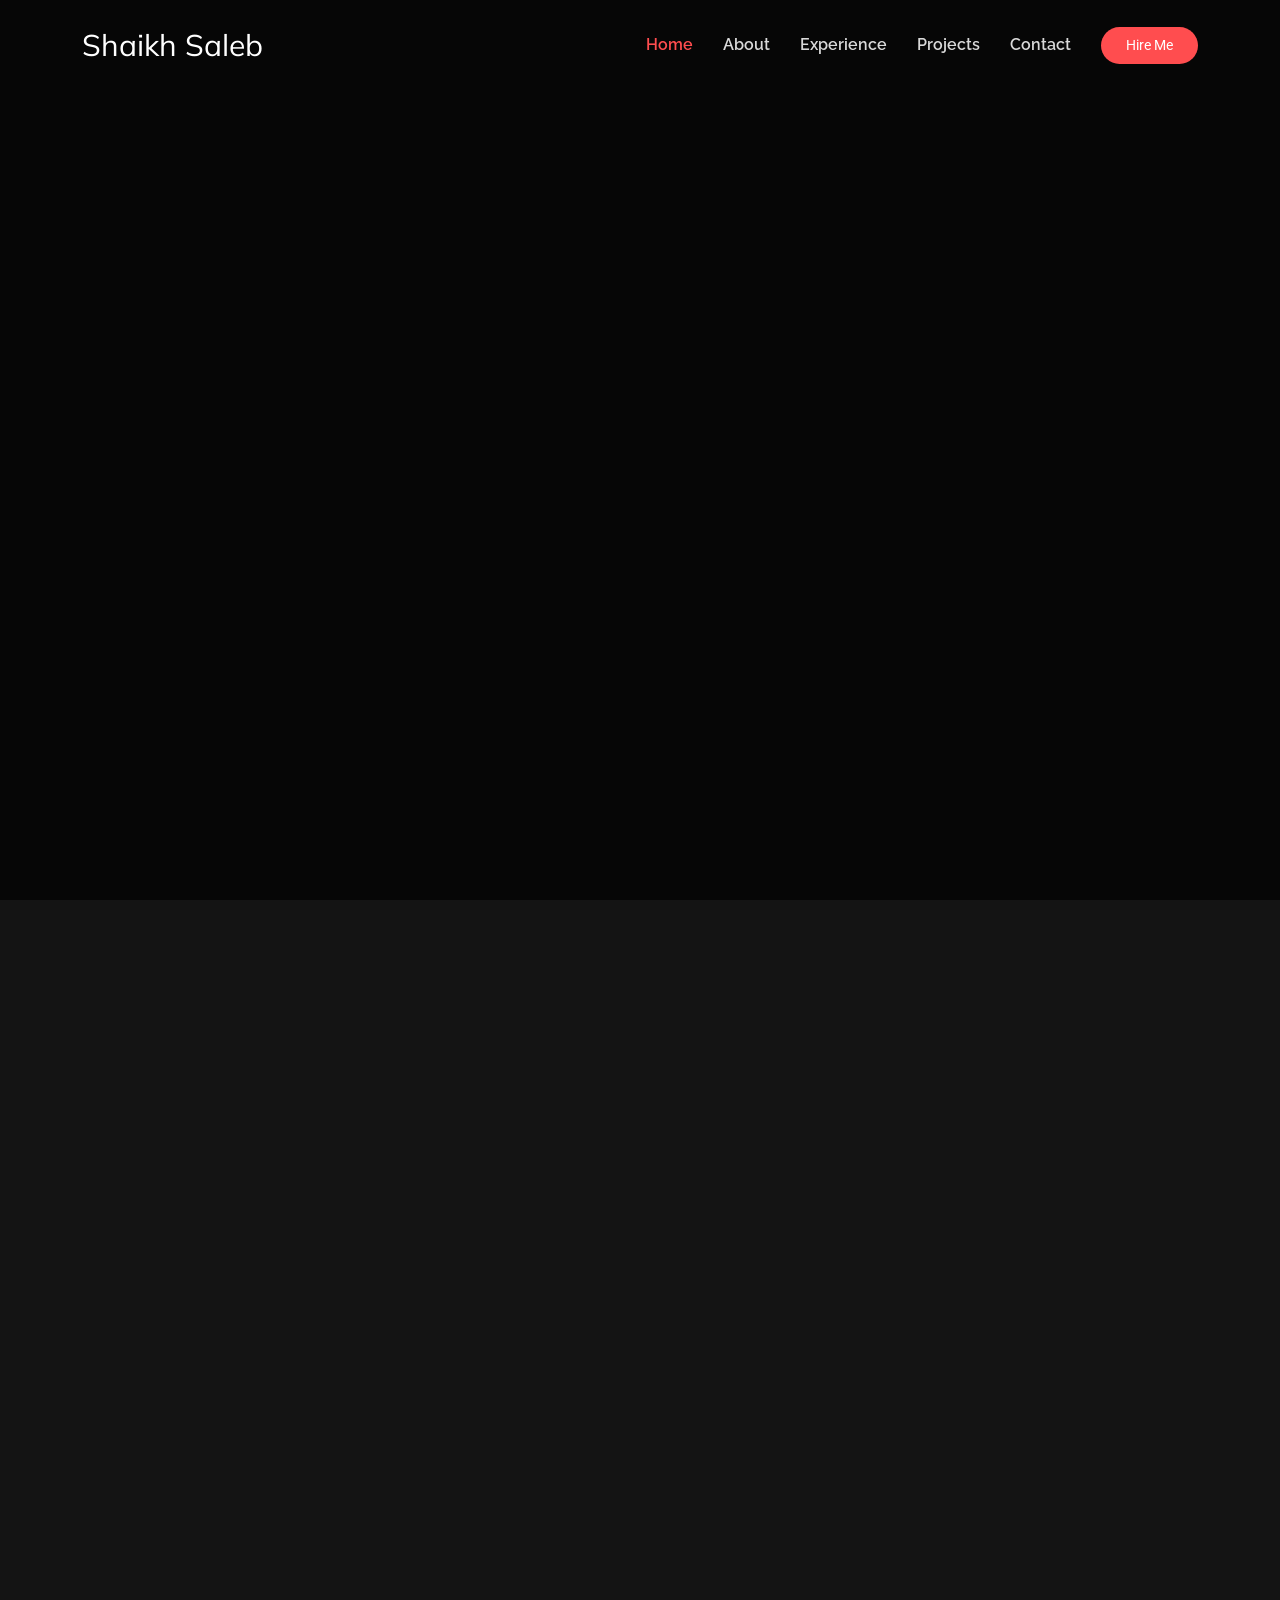
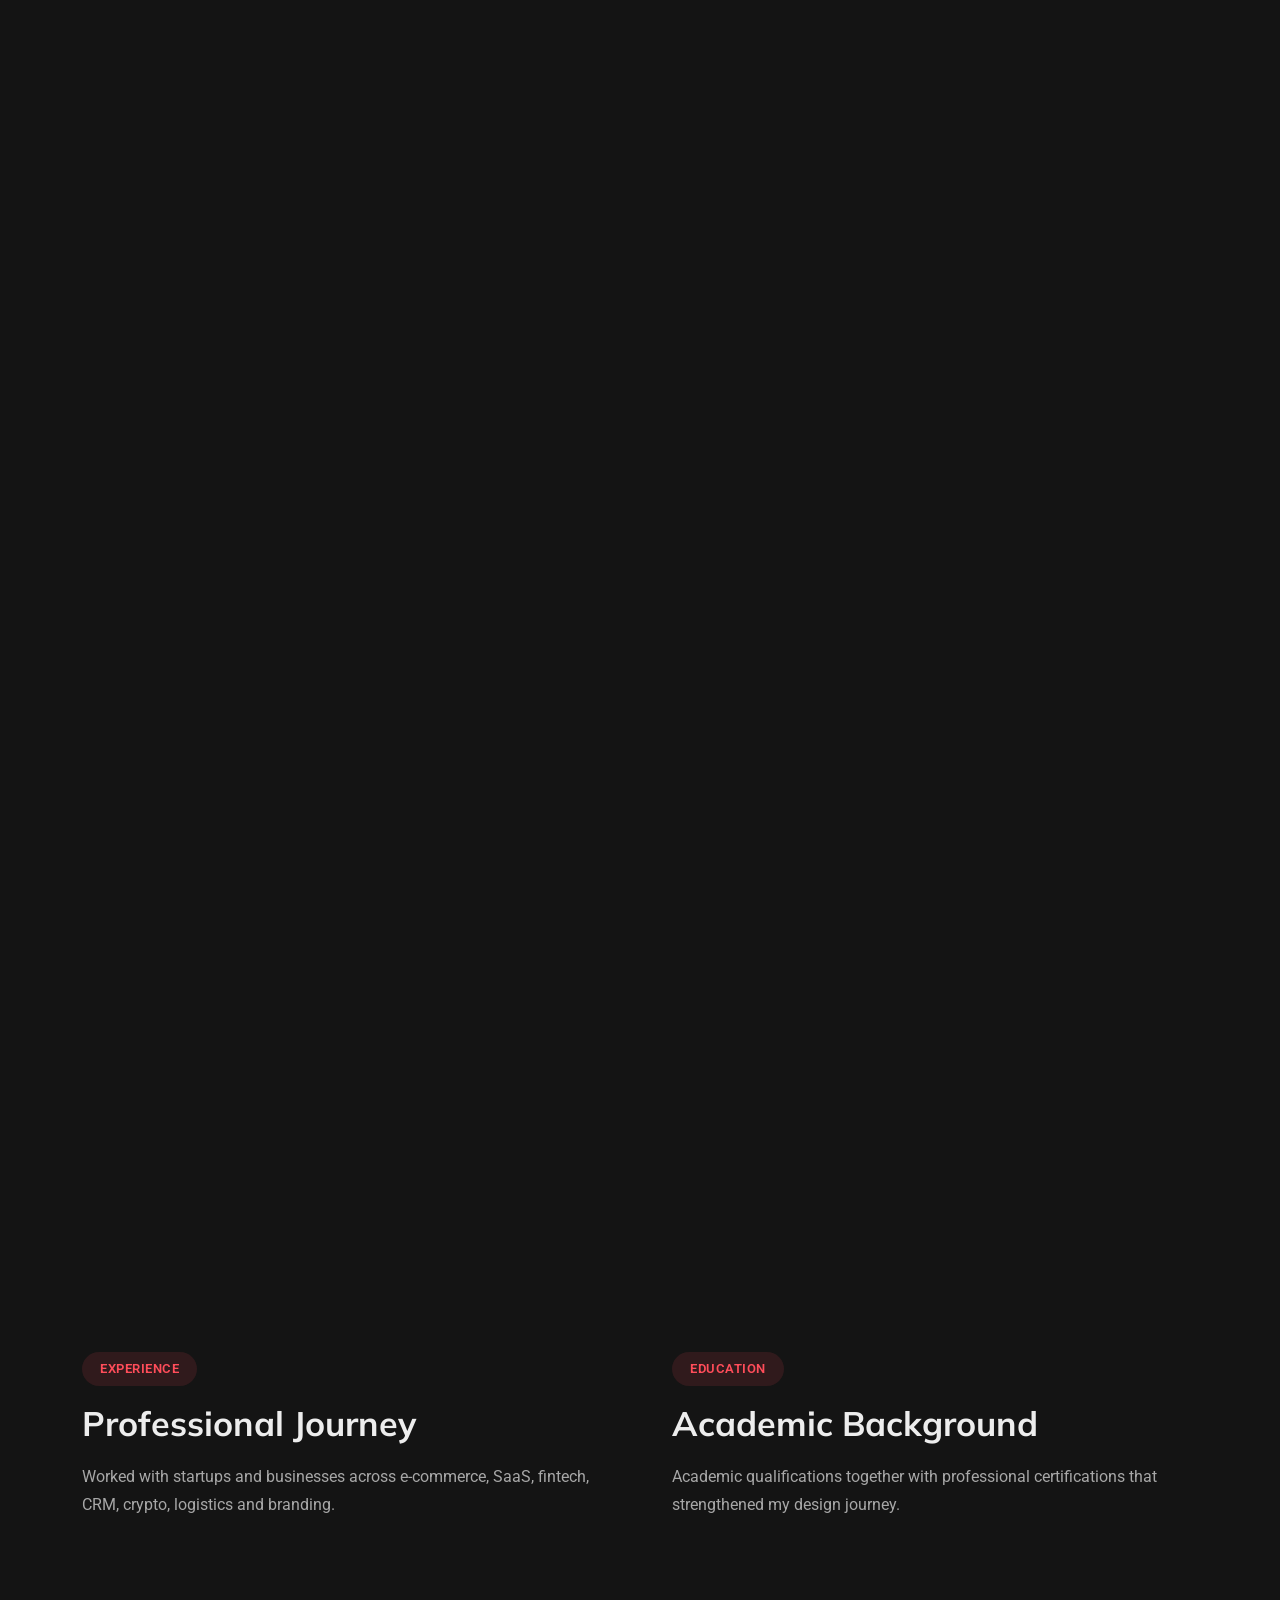
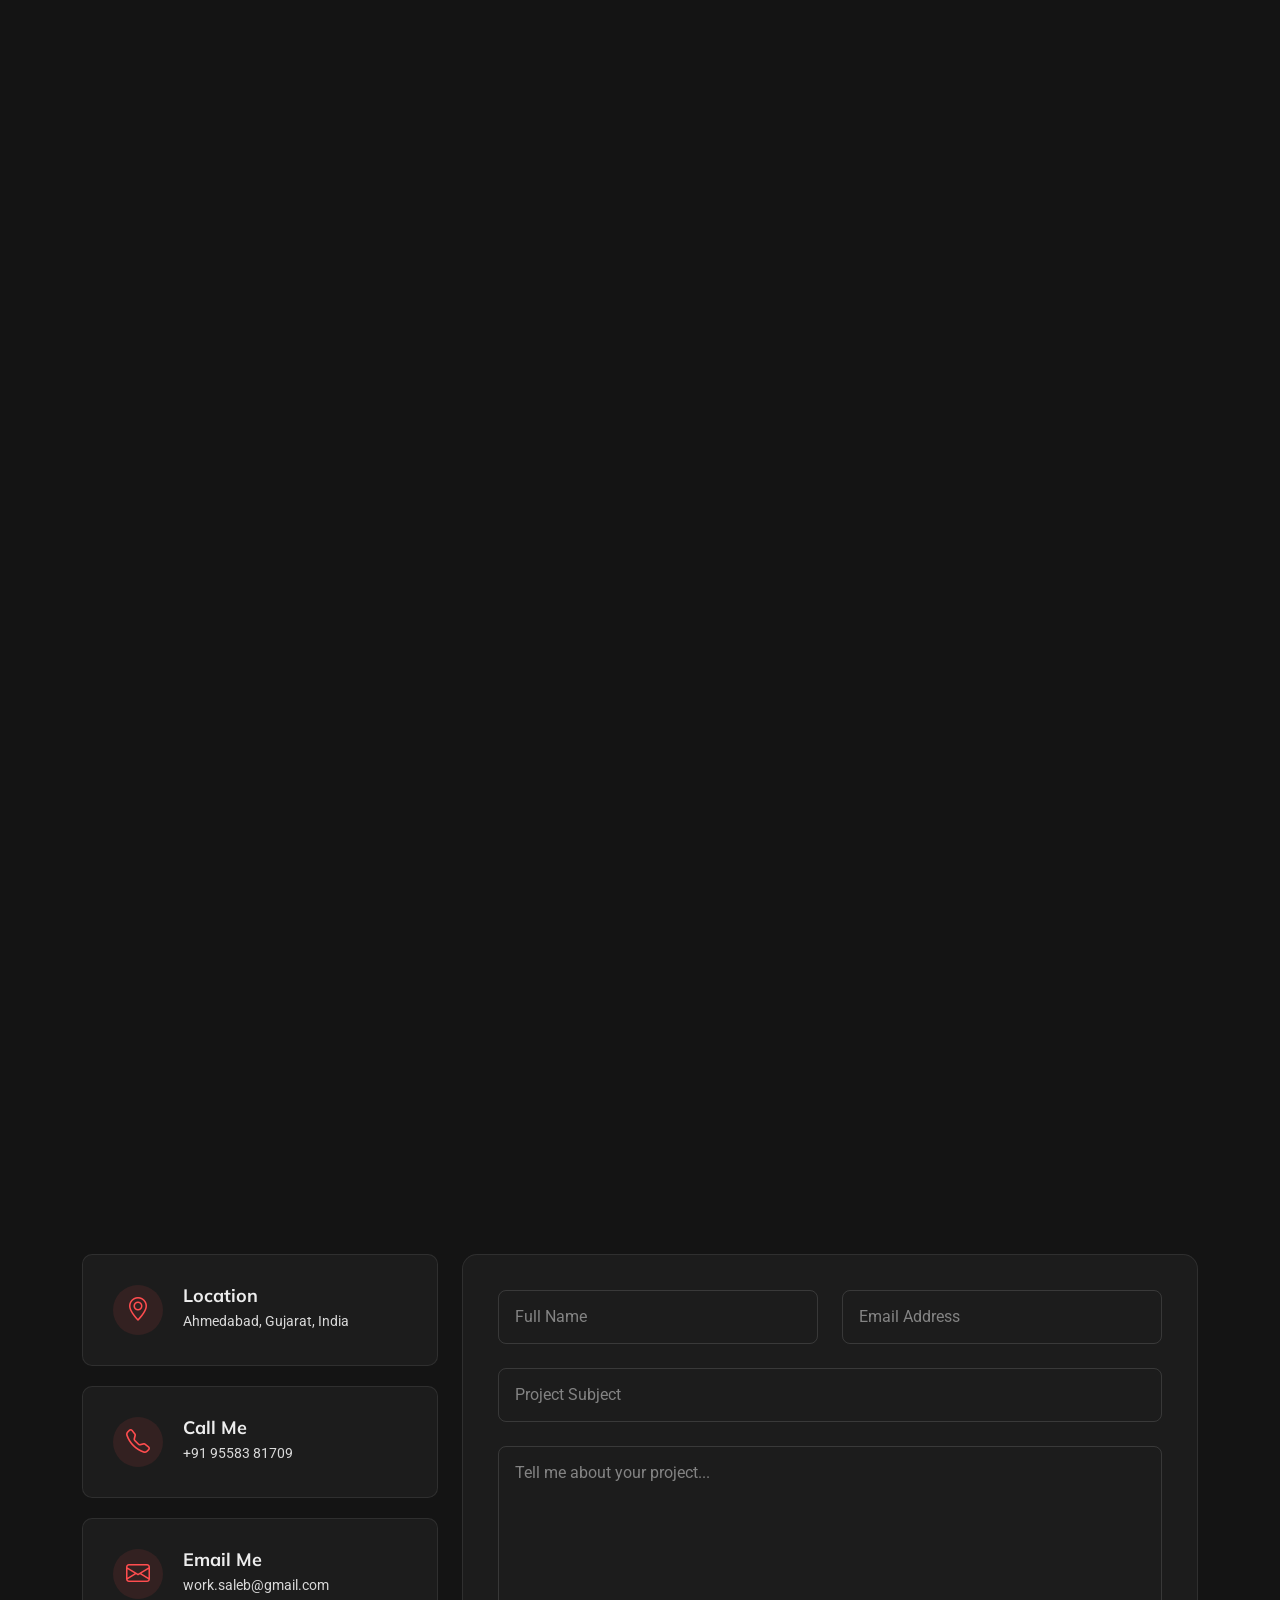
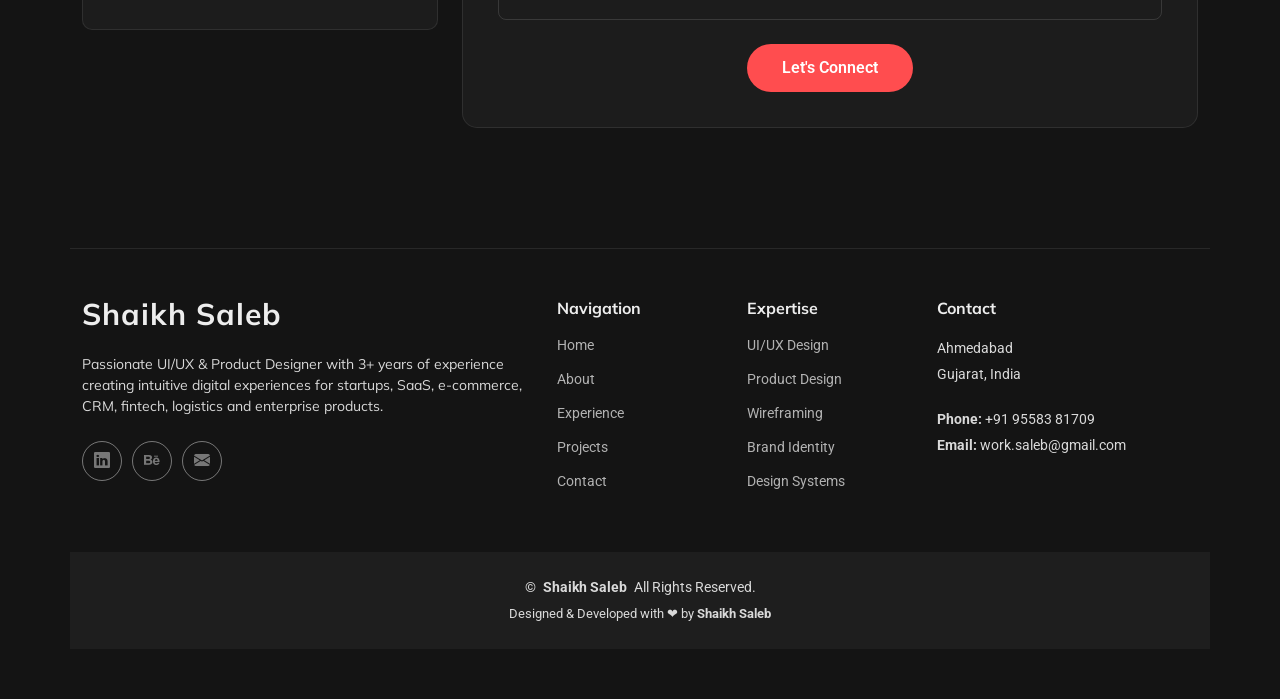
==== commit d1bd0410: "saleb portfolio" ====
--- a/Craftivo/index.html
+++ b/Craftivo/index.html
@@ -69,7 +69,7 @@
     <!-- Hero Section -->
     <section id="hero" class="hero section dark-background">
 
-      <img src="assets/img/profile/background.png" alt="" data-aos="fade-in">
+      <img src="assets/img/profile/Background.png" alt="" data-aos="fade-in">
 
       <div class="container" data-aos="fade-up" data-aos-delay="100">
         <div class="row justify-content-center">
@@ -165,8 +165,8 @@
               <div class="bio-section">
                 <div class="section-tag">About Me</div>
                 <h2>Designing Intuitive Digital Experiences That People Love</h2>
-                <p>At vero eos et accusamus et iusto odio dignissimos ducimus qui blanditiis praesentium voluptatum deleniti atque corrupti quos dolores et quas molestias excepturi sint occaecati cupiditate non provident, similique sunt in culpa qui officia deserunt mollitia animi.</p>
-                <p>Temporibus autem quibusdam et aut officiis debitis aut rerum necessitatibus saepe eveniet ut et voluptates repudiandae sint et molestiae non recusandae.</p>
+                <p>I am a passionate UI/UX and Graphic Designer focused on creating clean, user-friendly, and visually engaging digital experiences. My goal is to transform ideas into meaningful designs that not only look great but also provide seamless user interactions.</p>
+                <p>Whether it's web design, mobile interfaces, branding, or visual communication, I focus on creating designs that are both aesthetically appealing and easy to use. Every project is an opportunity to solve problems through thoughtful design and meaningful experiences.</p>
               </div>
 
               <div class="details-grid">
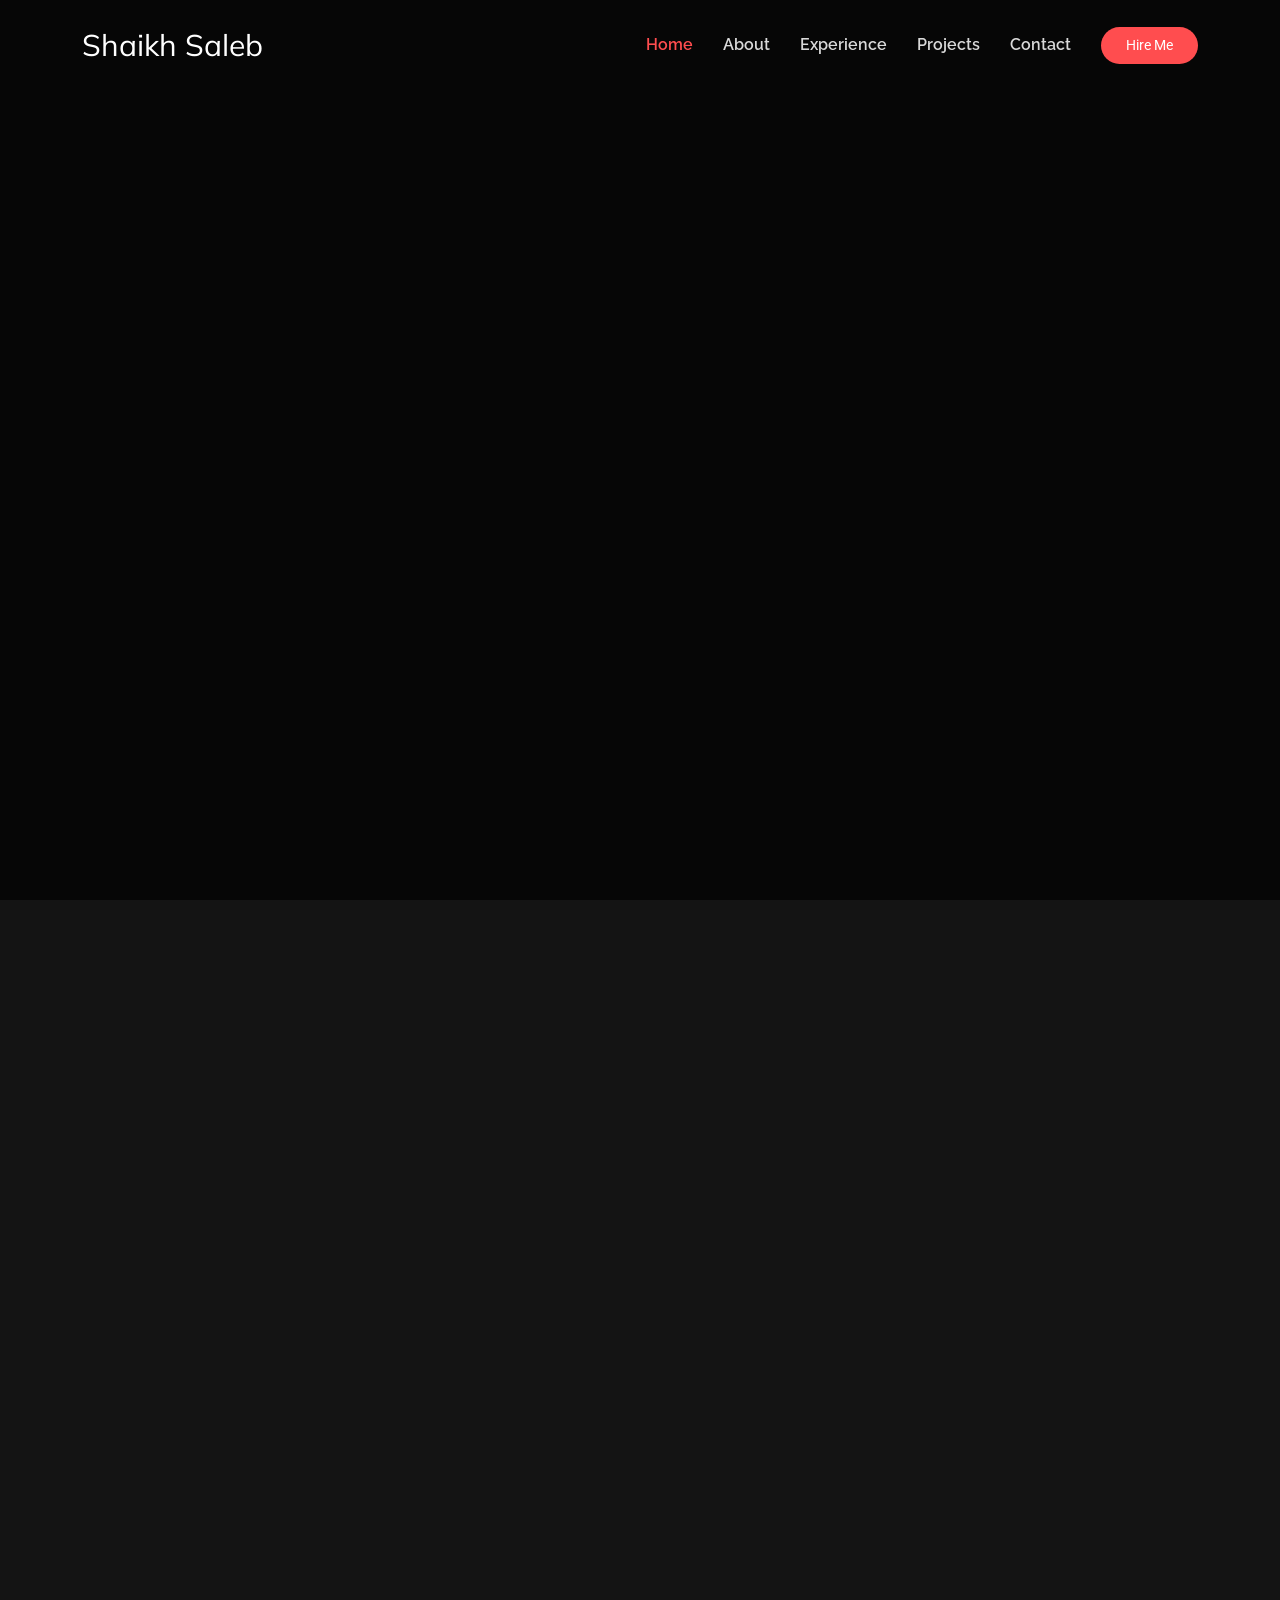
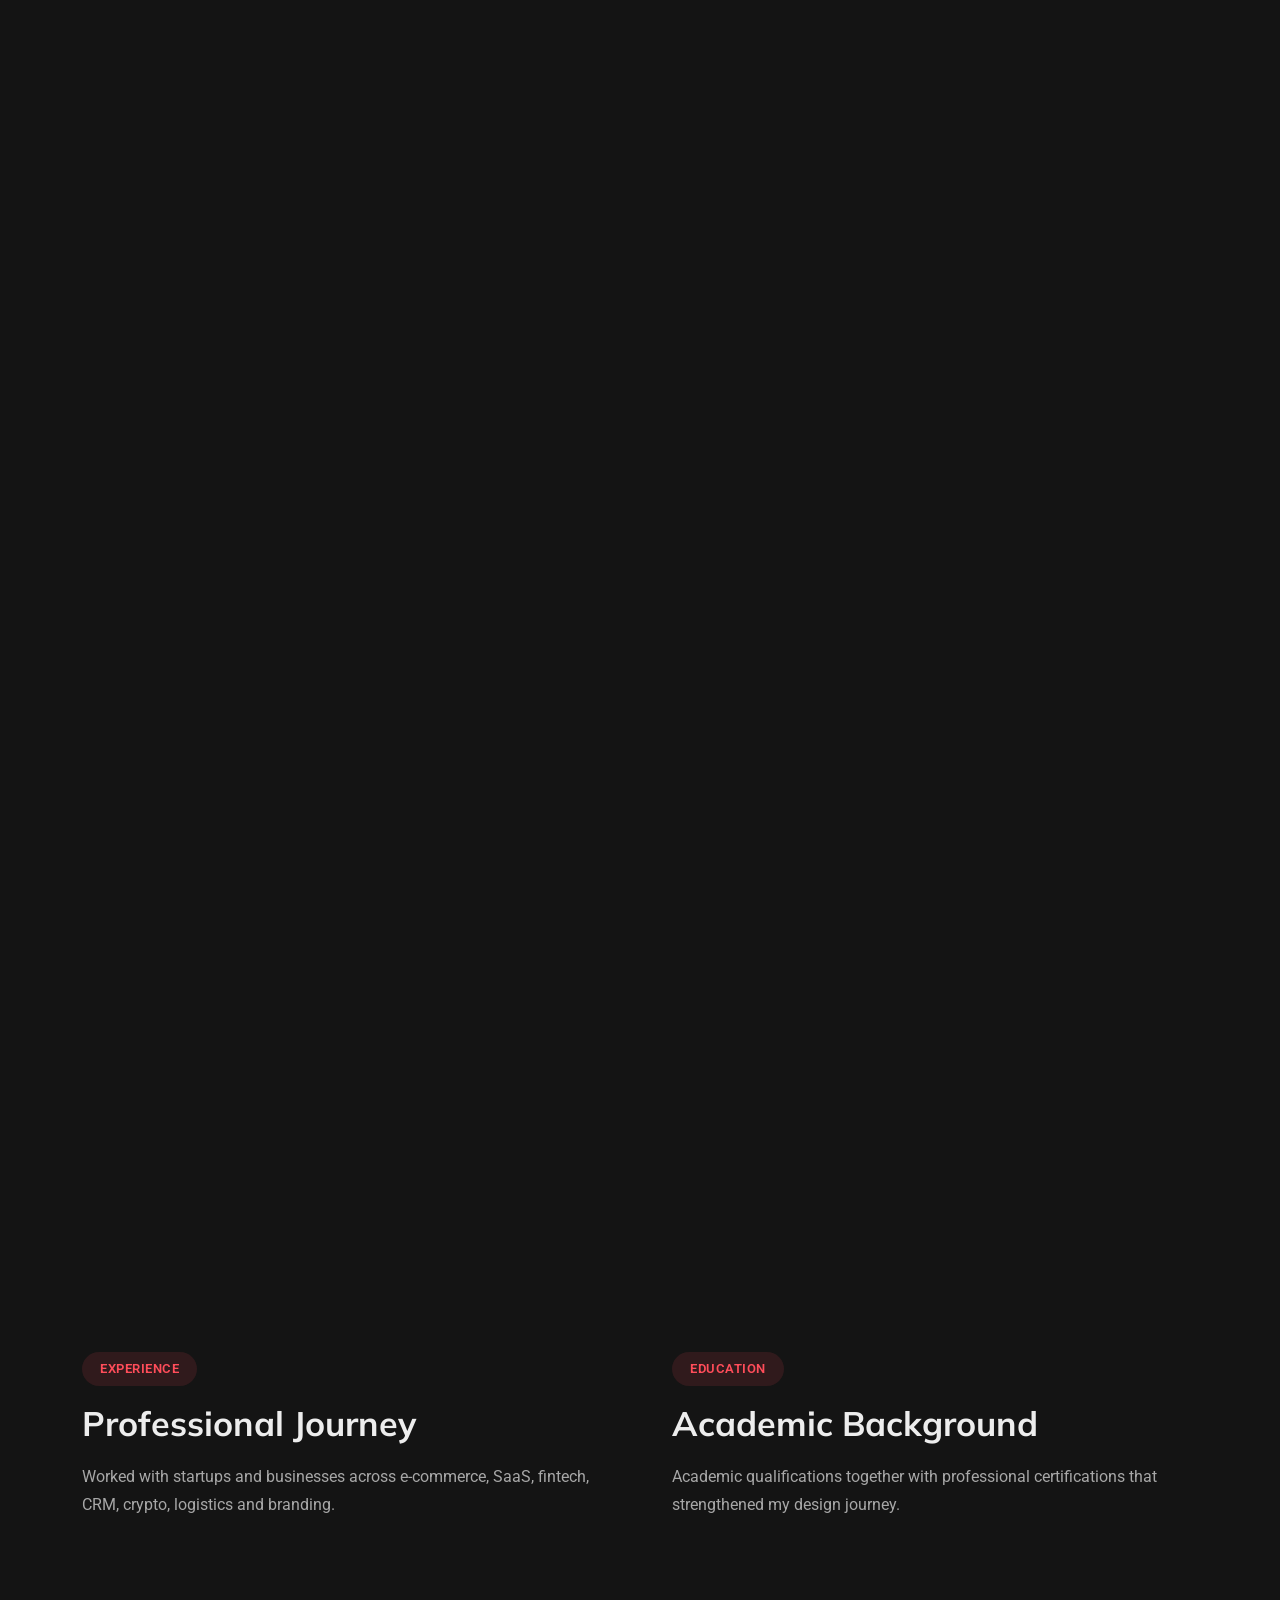
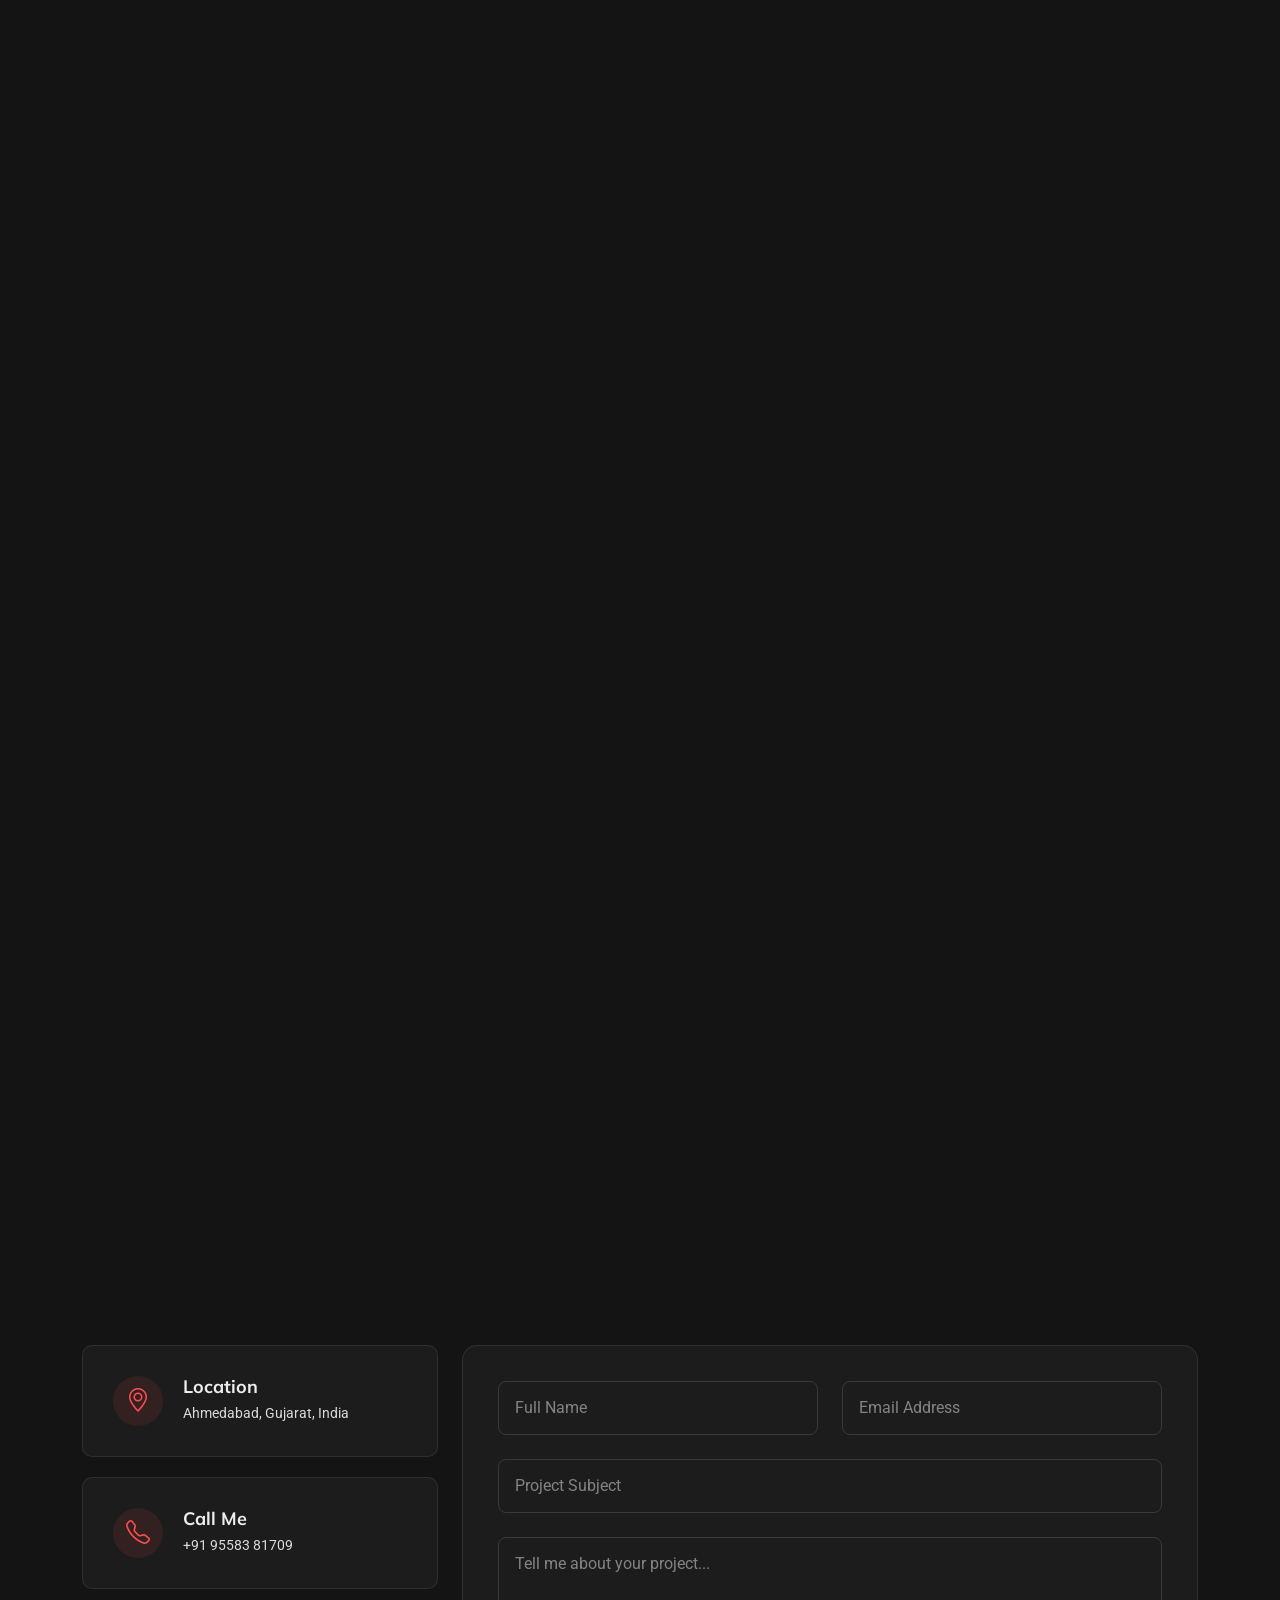
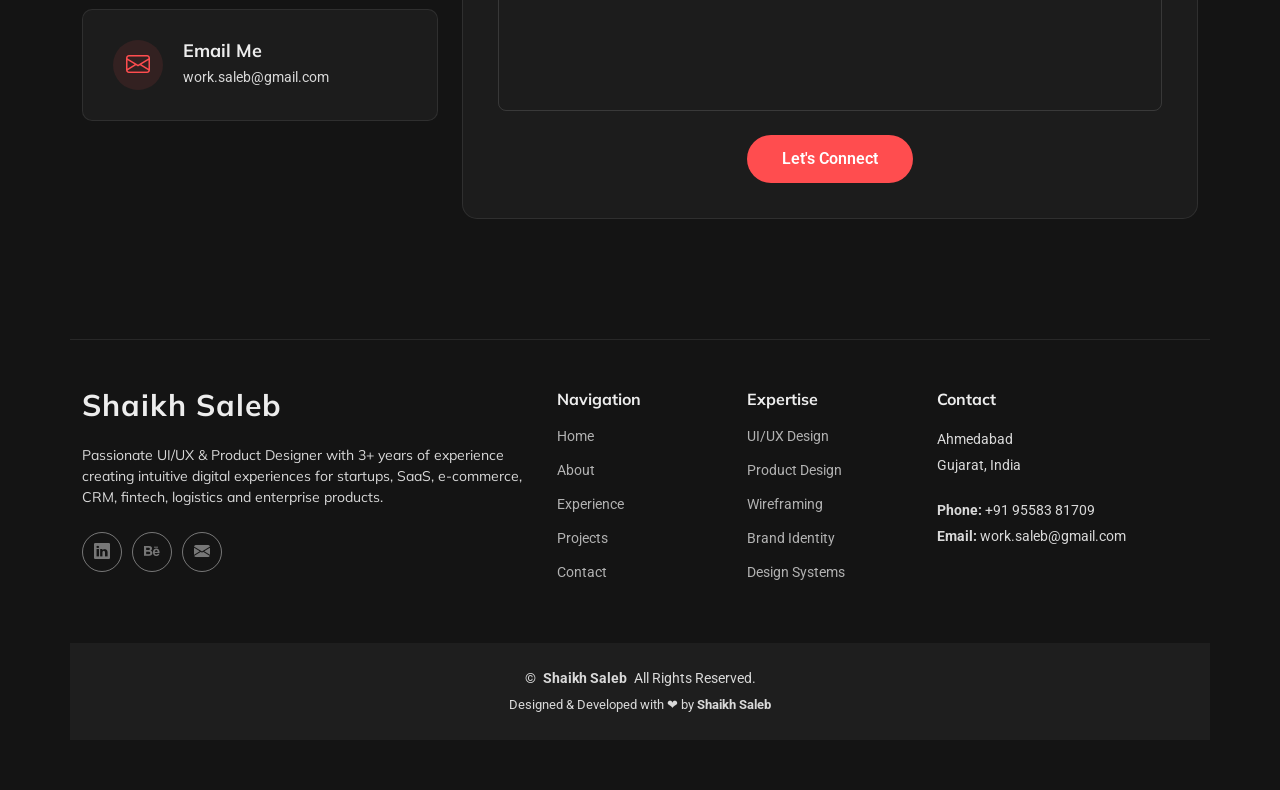
==== commit 26a89830: "added services" ====
--- a/Craftivo/index.html
+++ b/Craftivo/index.html
@@ -838,8 +838,24 @@
         </div>
       </div>
 
-      
-      
+<!-- Interactive Prototyping -->
+<div class="col-lg-3 col-md-6" data-aos="zoom-in" data-aos-delay="400">
+  <div class="service-item">
+
+    <div class="icon-wrapper">
+      <i class="bi bi-mouse3"></i>
+    </div>
+
+    <h4>Interactive Prototyping</h4>
+
+    <p>
+      Creating interactive, clickable prototypes that simulate real user
+      experiences, validate ideas early, and streamline collaboration
+      before development begins.
+    </p>
+
+  </div>
+</div>      
     </div>
 
     <!-- CTA -->
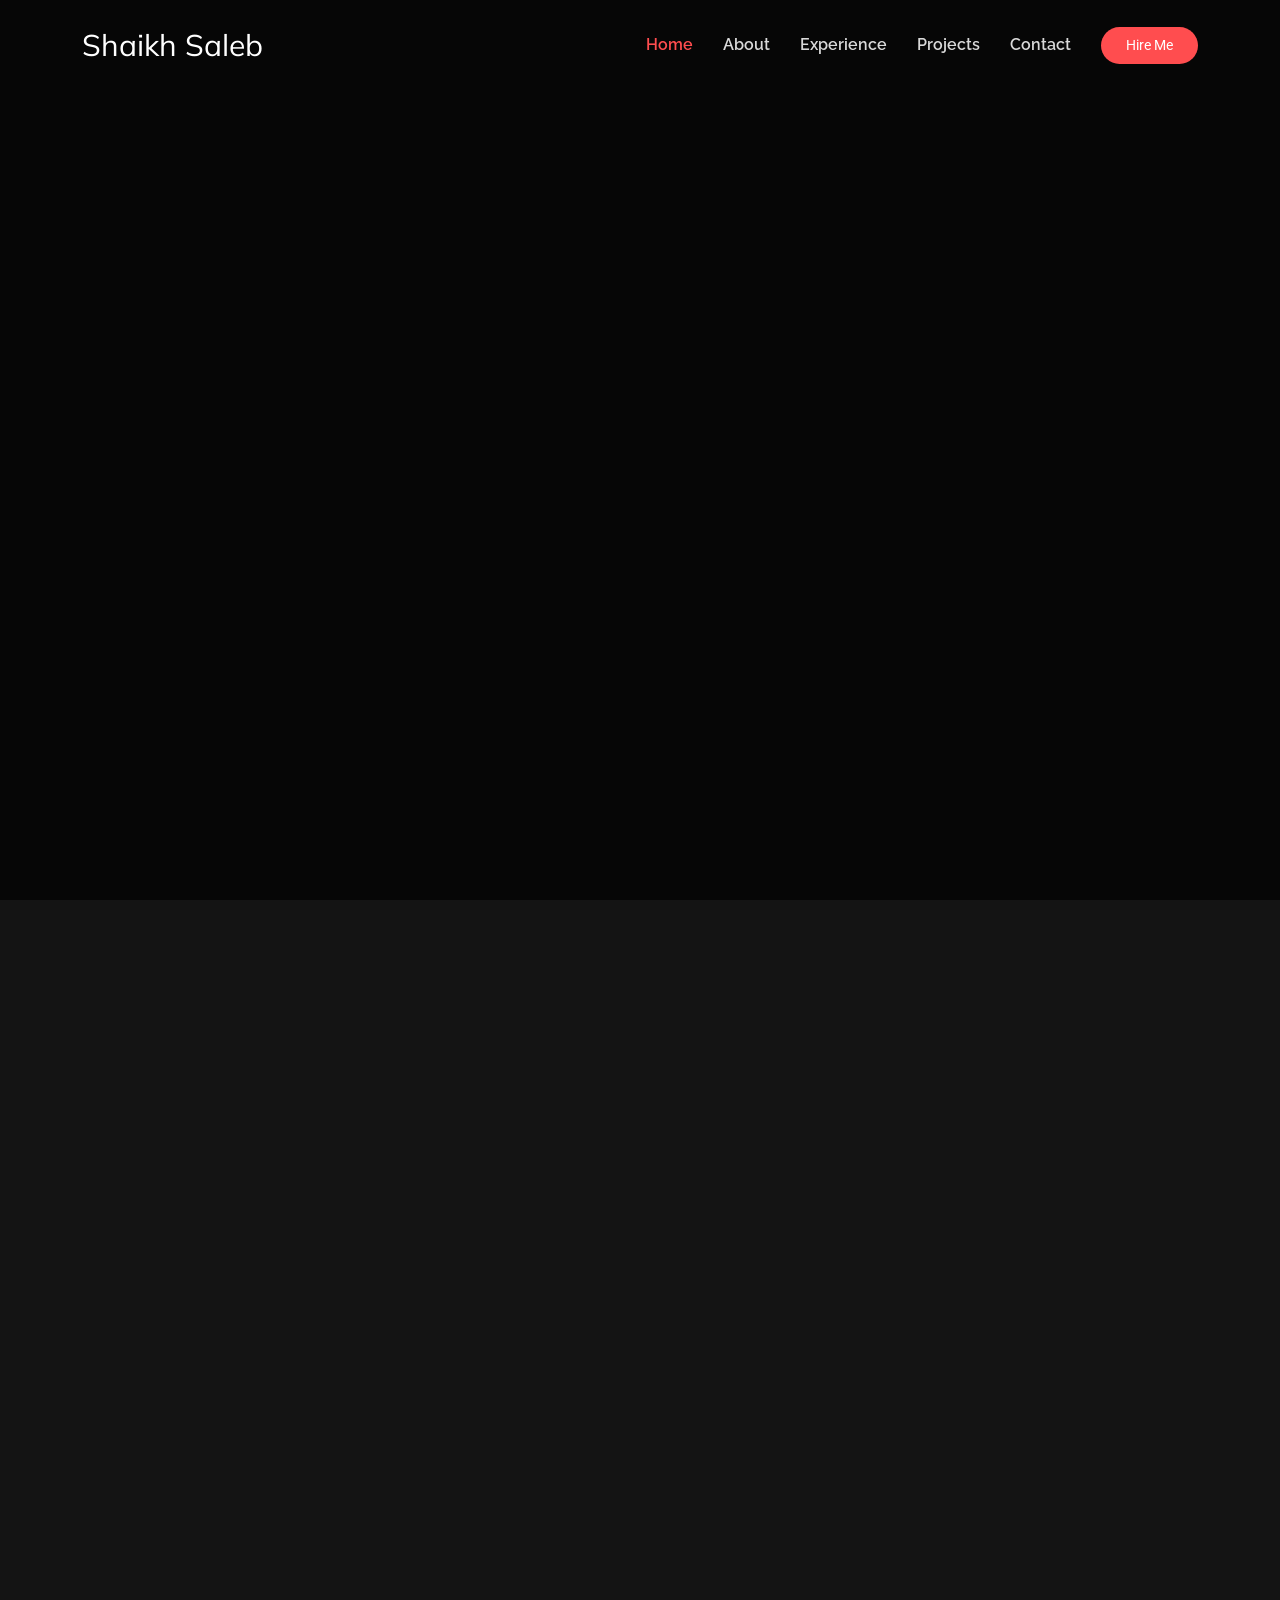
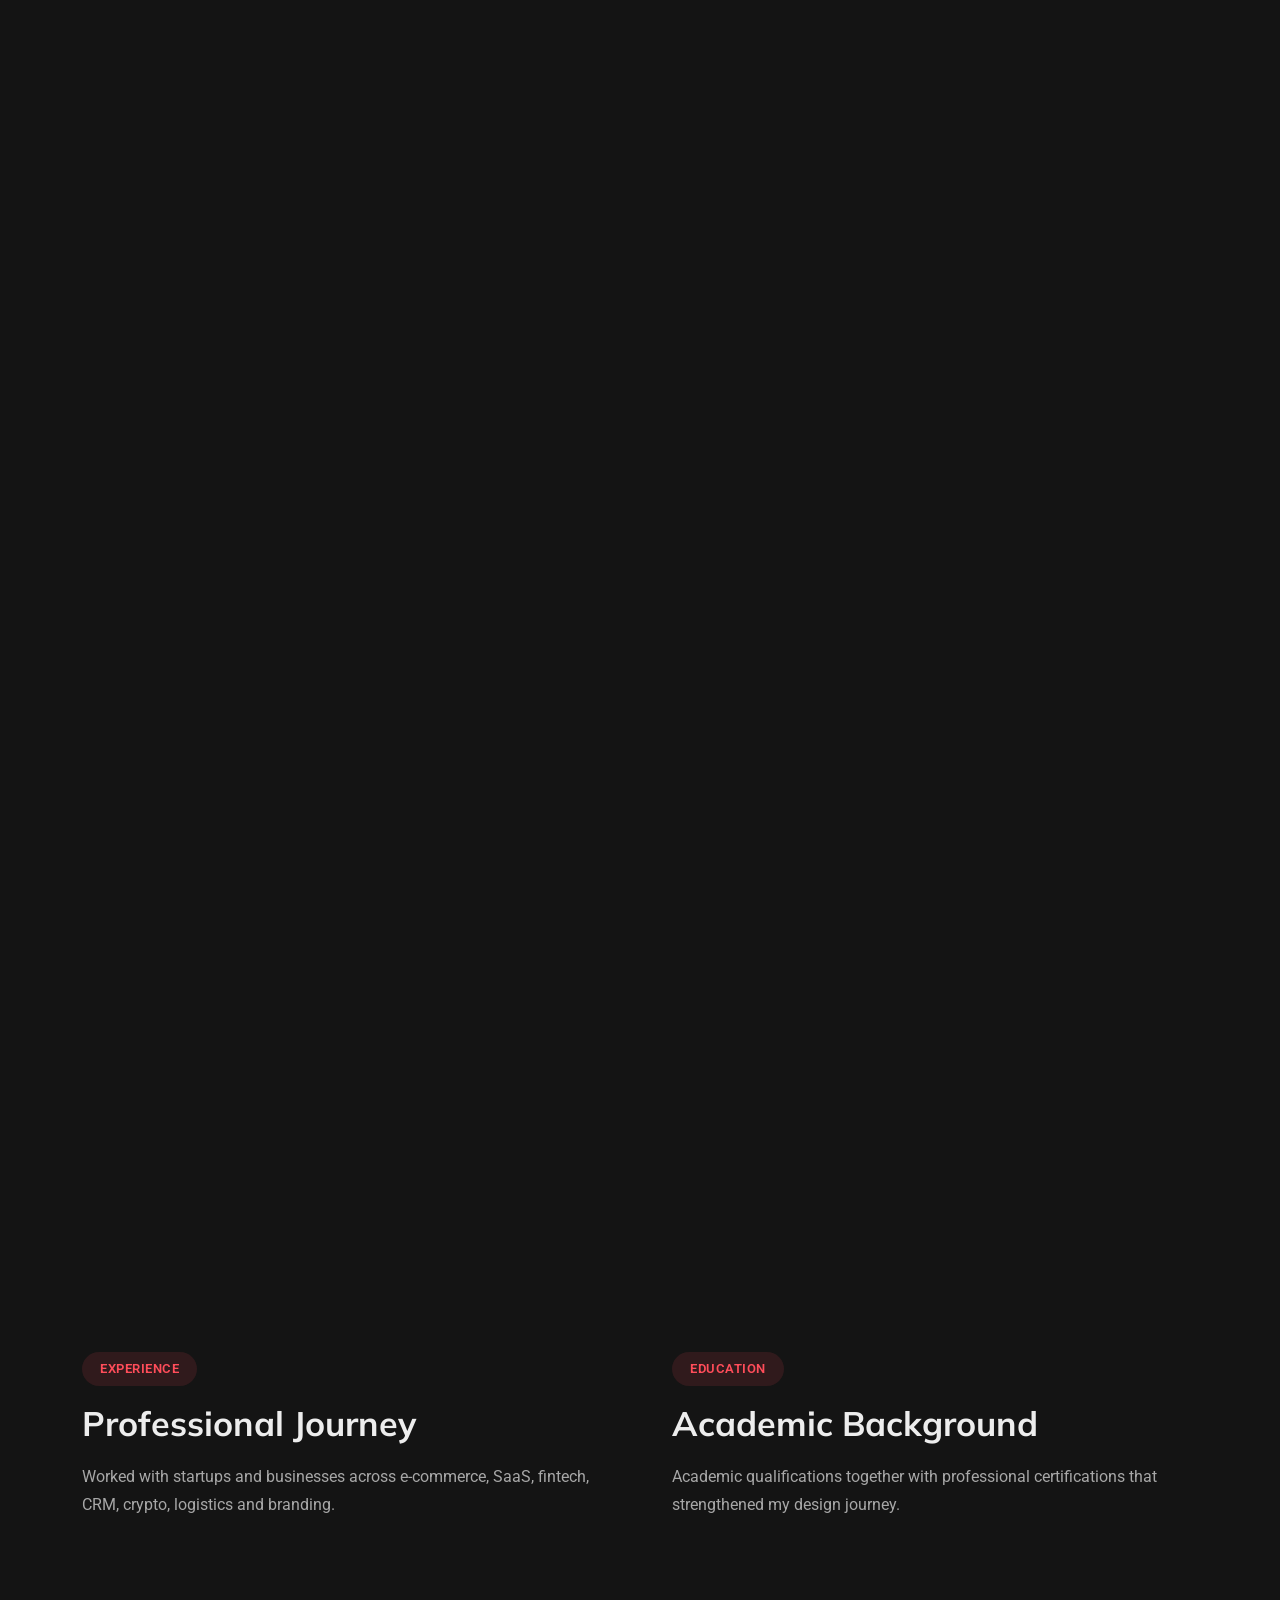
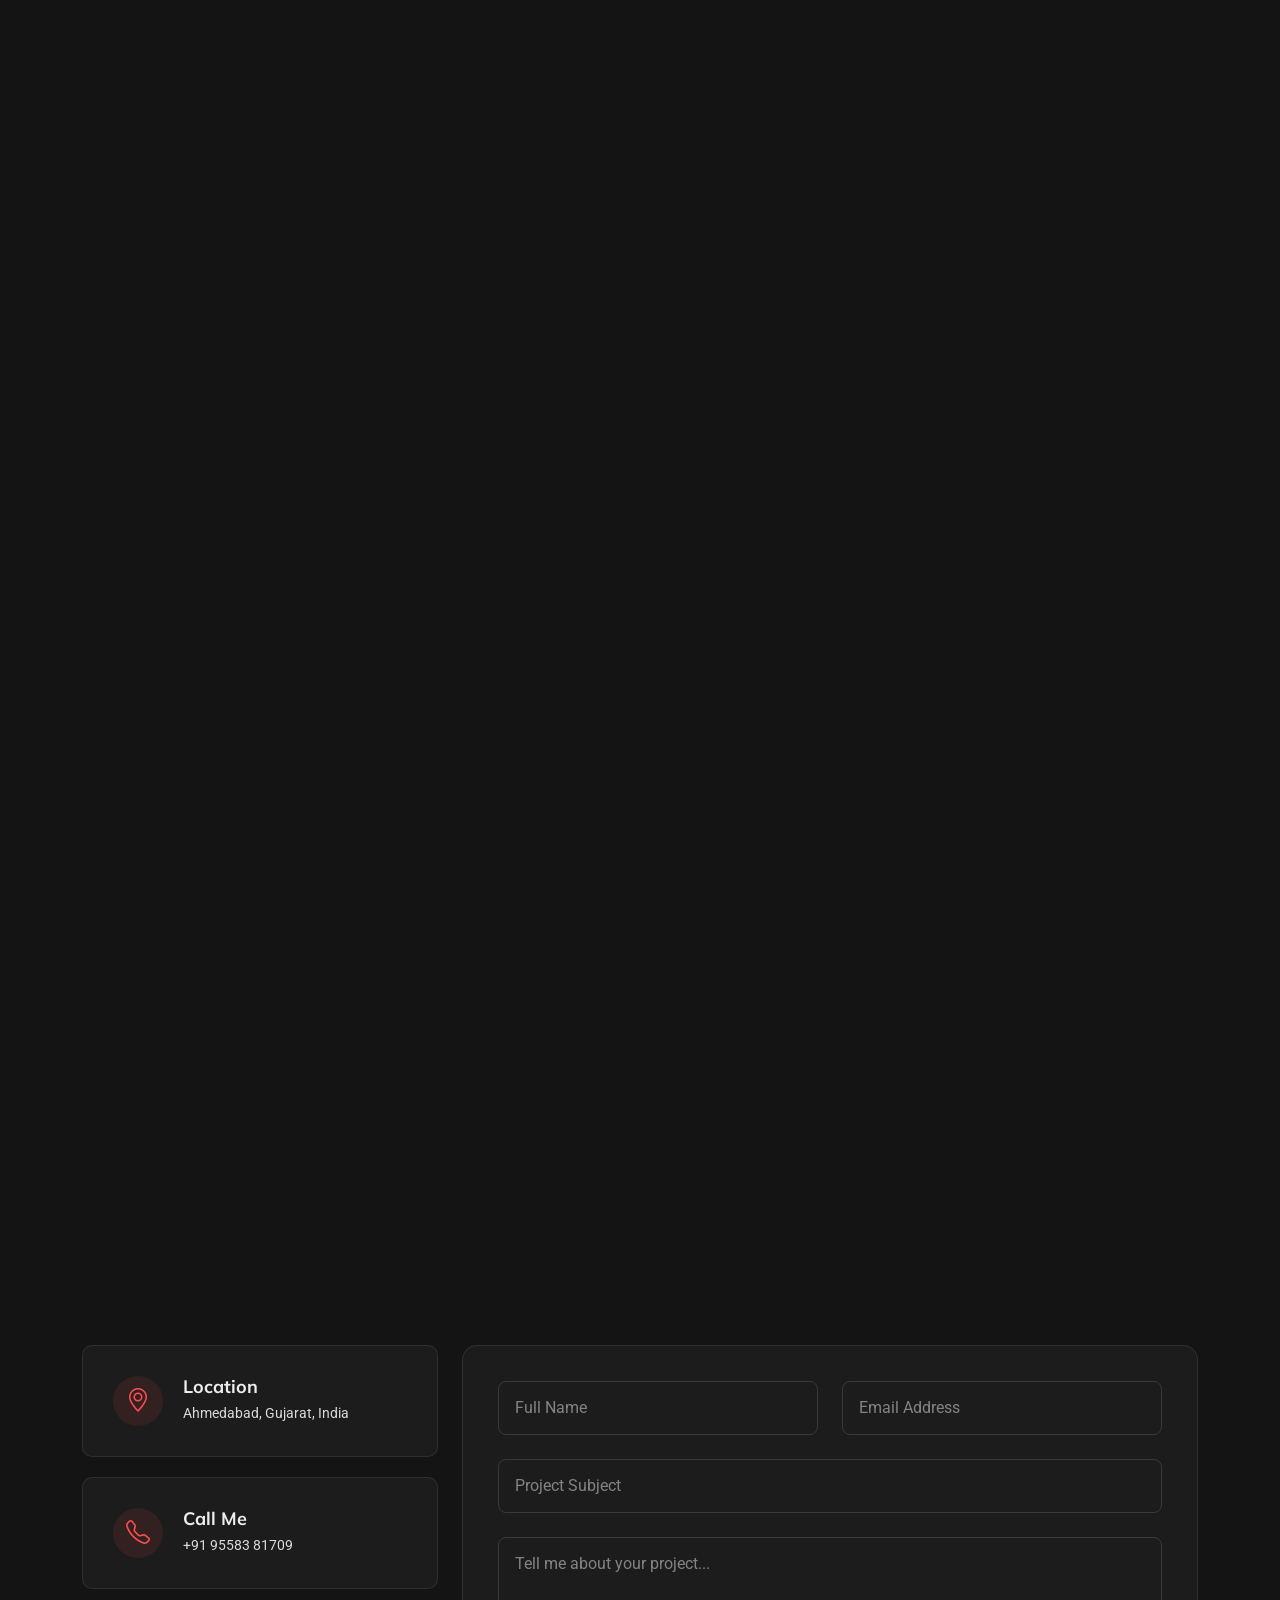
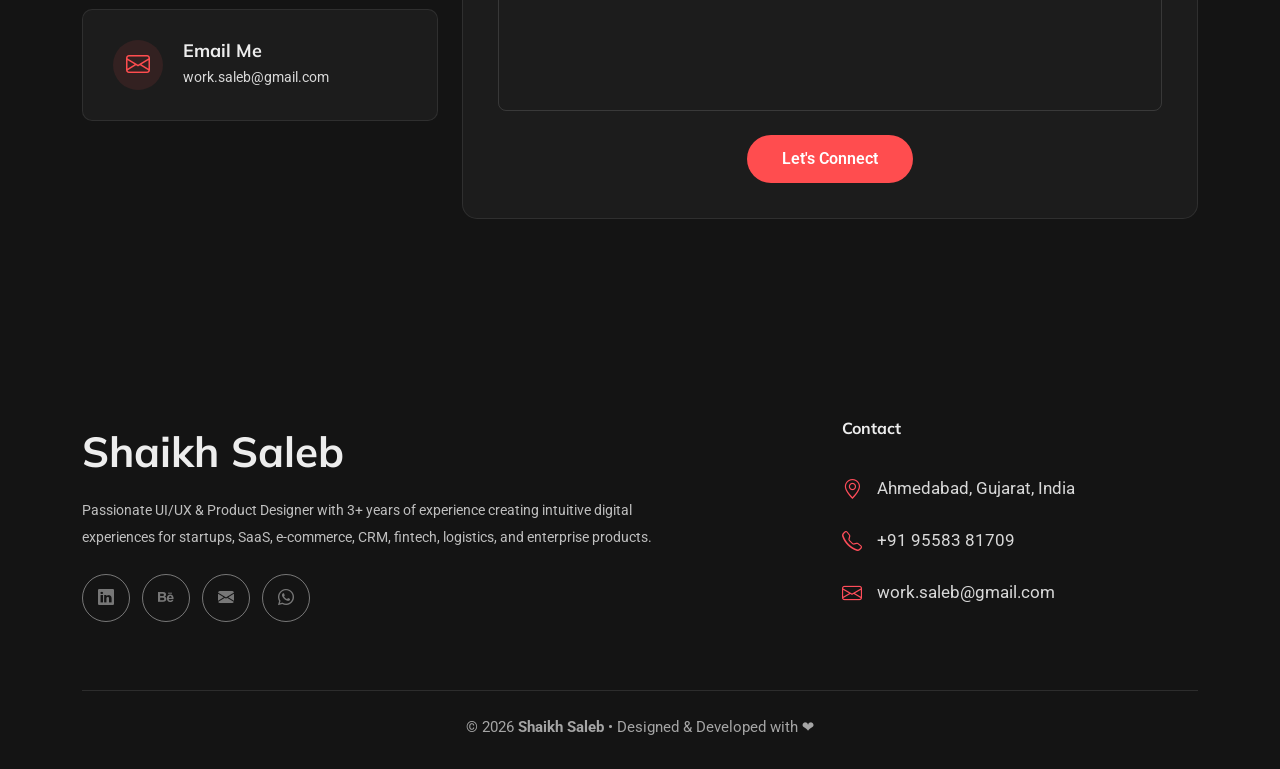
==== commit 588c6900: "added whatsapp and change the footer" ====
--- a/Craftivo/index.html
+++ b/Craftivo/index.html
@@ -154,9 +154,29 @@
               </div>
 
               <div class="social-connect">
-                <a href="https://www.linkedin.com/in/saleb-shaikh-194832343?utm_source=share_via&utm_content=profile&utm_medium=member_android" target="_blank" rel="noopener noreferrer"><i class="bi bi-linkedin"></i></a>
-                <a href="https://www.instagram.com/saleb_shaikh/" target="_blank" rel="noopener noreferrer"><i class="bi bi-instagram"></i></a>
-              </div>
+
+  <!-- LinkedIn -->
+  <a href="https://www.linkedin.com/in/saleb-shaikh-194832343?utm_source=share_via&utm_content=profile&utm_medium=member_android"
+     target="_blank"
+     rel="noopener noreferrer">
+    <i class="bi bi-linkedin"></i>
+  </a>
+
+  <!-- Instagram -->
+  <a href="https://www.instagram.com/saleb_shaikh/"
+     target="_blank"
+     rel="noopener noreferrer">
+    <i class="bi bi-instagram"></i>
+  </a>
+
+  <!-- WhatsApp -->
+  <a href="https://wa.me/919558381709"
+     target="_blank"
+     rel="noopener noreferrer">
+    <i class="bi bi-whatsapp"></i>
+  </a>
+
+</div>
             </div>
           </div>
 
@@ -901,7 +921,9 @@
       <div class="container section-title" data-aos="fade-up">
         <span class="subtitle">Portfolio</span>
         <h2>Portfolio</h2>
-        <p>Necessitatibus eius consequatur ex aliquid fuga eum quidem sint consectetur velit. Sed ut perspiciatis unde omnis iste natus error sit voluptatem accusantium doloremque laudantium totam rem aperiam</p>
+        <p>
+Explore a selection of my UI/UX, Product Design, Branding, and Graphic Design projects. Each project reflects my approach to solving real-world problems through user-centered design, creativity, and attention to detail.
+</p>
       </div><!-- End Section Title -->
 
       <div class="container" data-aos="fade-up" data-aos-delay="100">
@@ -1232,110 +1254,78 @@
 </div>
 </main>
 
-
-  <!-- Footer -->
 <footer id="footer" class="footer">
 
-  <div class="container footer-top">
-
-    <div class="row gy-4">
-
-      <!-- About -->
-      <div class="col-lg-5 col-md-12 footer-about">
-
-        <a href="index.html" class="logo d-flex align-items-center">
-          <span class="sitename">Shaikh Saleb</span>
-        </a>
-
-        <p>
+  <div class="container">
+
+    <div class="row justify-content-between align-items-center gy-5">
+
+      <!-- Left -->
+      <div class="col-lg-7">
+
+        <h2 class="footer-name">Shaikh Saleb</h2>
+
+        <p class="footer-desc">
           Passionate UI/UX & Product Designer with 3+ years of experience
           creating intuitive digital experiences for startups, SaaS,
-          e-commerce, CRM, fintech, logistics and enterprise products.
+          e-commerce, CRM, fintech, logistics, and enterprise products.
         </p>
 
         <div class="social-links d-flex mt-4">
 
-          <a href="https://www.linkedin.com/in/shaikh-saleb" target="_blank">
-            <i class="bi bi-linkedin"></i>
-          </a>
-
-          <a href="https://www.behance.net/" target="_blank">
-            <i class="bi bi-behance"></i>
-          </a>
-
-          <a href="mailto:work.saleb@gmail.com">
-            <i class="bi bi-envelope-fill"></i>
-          </a>
-
-        </div>
-
-      </div>
-
-      <!-- Navigation -->
-      <div class="col-lg-2 col-6 footer-links">
-
-        <h4>Navigation</h4>
-
-        <ul>
-          <li><a href="#hero">Home</a></li>
-          <li><a href="#about">About</a></li>
-          <li><a href="#resume">Experience</a></li>
-          <li><a href="#portfolio">Projects</a></li>
-          <li><a href="#contact">Contact</a></li>
-        </ul>
-
-      </div>
-
-      <!-- Expertise -->
-      <div class="col-lg-2 col-6 footer-links">
-
-        <h4>Expertise</h4>
-
-        <ul>
-          <li><a href="#">UI/UX Design</a></li>
-          <li><a href="#">Product Design</a></li>
-          <li><a href="#">Wireframing</a></li>
-          <li><a href="#">Brand Identity</a></li>
-          <li><a href="#">Design Systems</a></li>
-        </ul>
-
-      </div>
-
-      <!-- Contact -->
-      <div class="col-lg-3 col-md-12 footer-contact text-center text-md-start">
-
-        <h4>Contact</h4>
-
-        <p>Ahmedabad</p>
-        <p>Gujarat, India</p>
-
-        <p class="mt-4">
-          <strong>Phone:</strong>
+  <!-- LinkedIn -->
+  <a href="https://www.linkedin.com/in/shaikh-saleb" target="_blank">
+    <i class="bi bi-linkedin"></i>
+  </a>
+
+  <!-- Behance -->
+  <a href="https://www.behance.net/" target="_blank">
+    <i class="bi bi-behance"></i>
+  </a>
+
+  <!-- Email -->
+  <a href="mailto:work.saleb@gmail.com">
+    <i class="bi bi-envelope-fill"></i>
+  </a>
+
+  <!-- WhatsApp -->
+  <a href="https://wa.me/919558381709" target="_blank">
+    <i class="bi bi-whatsapp"></i>
+  </a>
+
+</div>
+      </div>
+
+      <!-- Right -->
+      <div class="col-lg-4">
+
+        <h4 class="mb-4">Contact</h4>
+
+        <div class="footer-contact-item">
+          <i class="bi bi-geo-alt"></i>
+          <span>Ahmedabad, Gujarat, India</span>
+        </div>
+
+        <div class="footer-contact-item">
+          <i class="bi bi-telephone"></i>
           <span>+91 95583 81709</span>
-        </p>
-
-        <p>
-          <strong>Email:</strong>
+        </div>
+
+        <div class="footer-contact-item">
+          <i class="bi bi-envelope"></i>
           <span>work.saleb@gmail.com</span>
-        </p>
-
-      </div>
-
-    </div>
-
-  </div>
-
-  <!-- Copyright -->
-  <div class="container copyright text-center mt-4">
-
-    <p>
-      © <strong class="px-1 sitename">Shaikh Saleb</strong>
-      <span>All Rights Reserved.</span>
-    </p>
-
-    <div class="credits">
-      Designed & Developed with ❤️ by
-      <strong>Shaikh Saleb</strong>
+        </div>
+
+      </div>
+
+    </div>
+
+    <hr>
+
+    <div class="text-center footer-bottom">
+
+      © 2026 <strong>Shaikh Saleb</strong> • Designed & Developed with ❤️
+
     </div>
 
   </div>
@@ -1347,8 +1337,6 @@
    class="scroll-top d-flex align-items-center justify-content-center">
   <i class="bi bi-arrow-up-short"></i>
 </a>
-
-
 <!-- Vendor JS Files -->
 <script src="assets/vendor/bootstrap/js/bootstrap.bundle.min.js"></script>
 <script src="assets/vendor/php-email-form/validate.js"></script>
--- a/Craftivo/assets/css/main.css
+++ b/Craftivo/assets/css/main.css
@@ -4485,4 +4485,88 @@
     font-weight:700;
     color:#fff;
     margin:0;
+}
+
+/* Footer Alignment */
+
+.footer-top {
+    padding: 80px 0;
+}
+
+.footer-about {
+    padding-right: 60px;
+}
+
+.footer-about p {
+    max-width: 620px;
+    line-height: 1.8;
+}
+
+.footer-contact {
+    padding-left: 40px;
+}
+
+.footer-contact h4 {
+    font-size: 22px;
+    margin-bottom: 25px;
+}
+
+.footer-contact p {
+    line-height: 1.9;
+}
+
+.footer .social-links a {
+    width: 46px;
+    height: 46px;
+    margin-right: 12px;
+}
+
+.footer .copyright {
+    border-top: 1px solid rgba(255,255,255,.08);
+    padding-top: 25px;
+}
+
+.footer {
+    padding: 80px 0 30px;
+}
+
+.footer-name {
+    font-size: 42px;
+    font-weight: 700;
+    margin-bottom: 20px;
+}
+
+.footer-desc {
+    max-width: 600px;
+    line-height: 1.9;
+    color: #bfbfbf;
+}
+
+.footer .social-links a {
+    width: 48px;
+    height: 48px;
+    margin-right: 12px;
+}
+
+.footer-contact-item {
+    display: flex;
+    align-items: center;
+    gap: 15px;
+    margin-bottom: 22px;
+    font-size: 17px;
+}
+
+.footer-contact-item i {
+    color: #ff4d5a;
+    font-size: 20px;
+}
+
+.footer hr {
+    margin: 60px 0 25px;
+    opacity: .12;
+}
+
+.footer-bottom {
+    color: #a5a5a5;
+    font-size: 15px;
 }
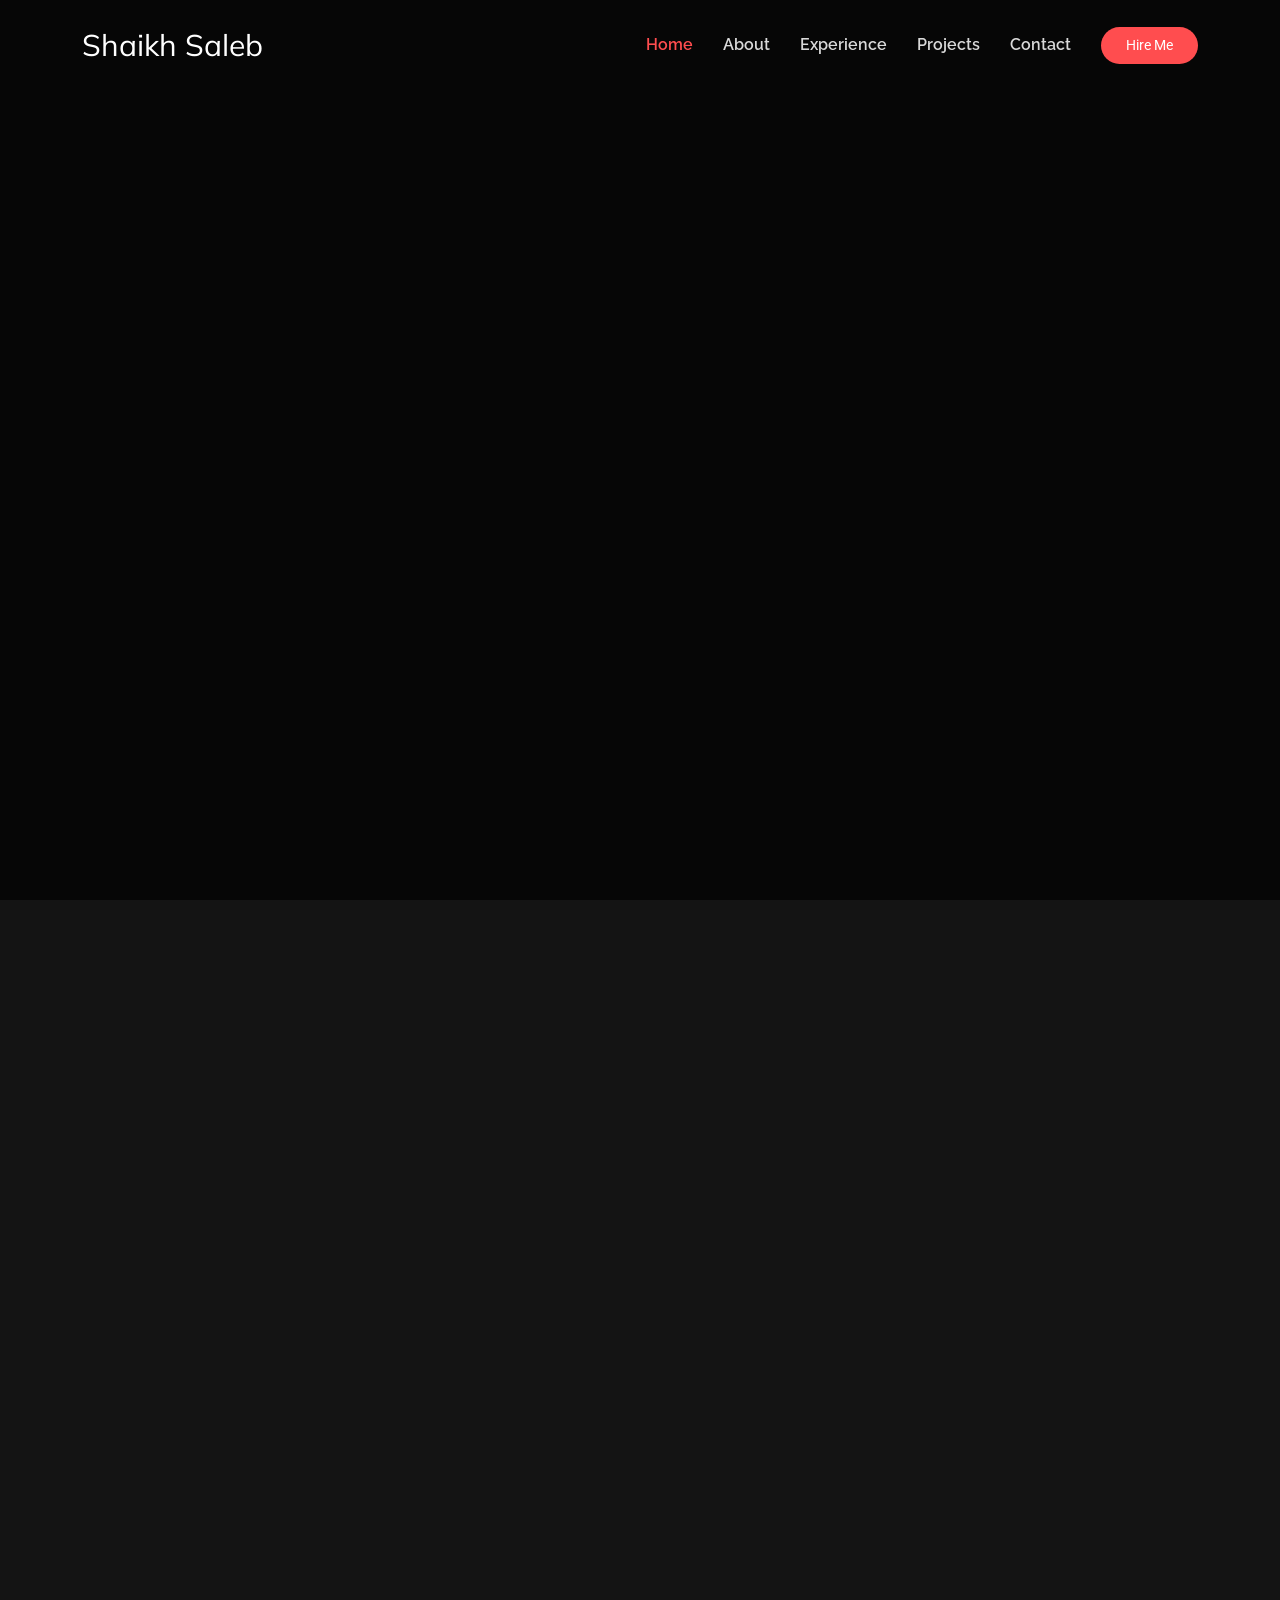
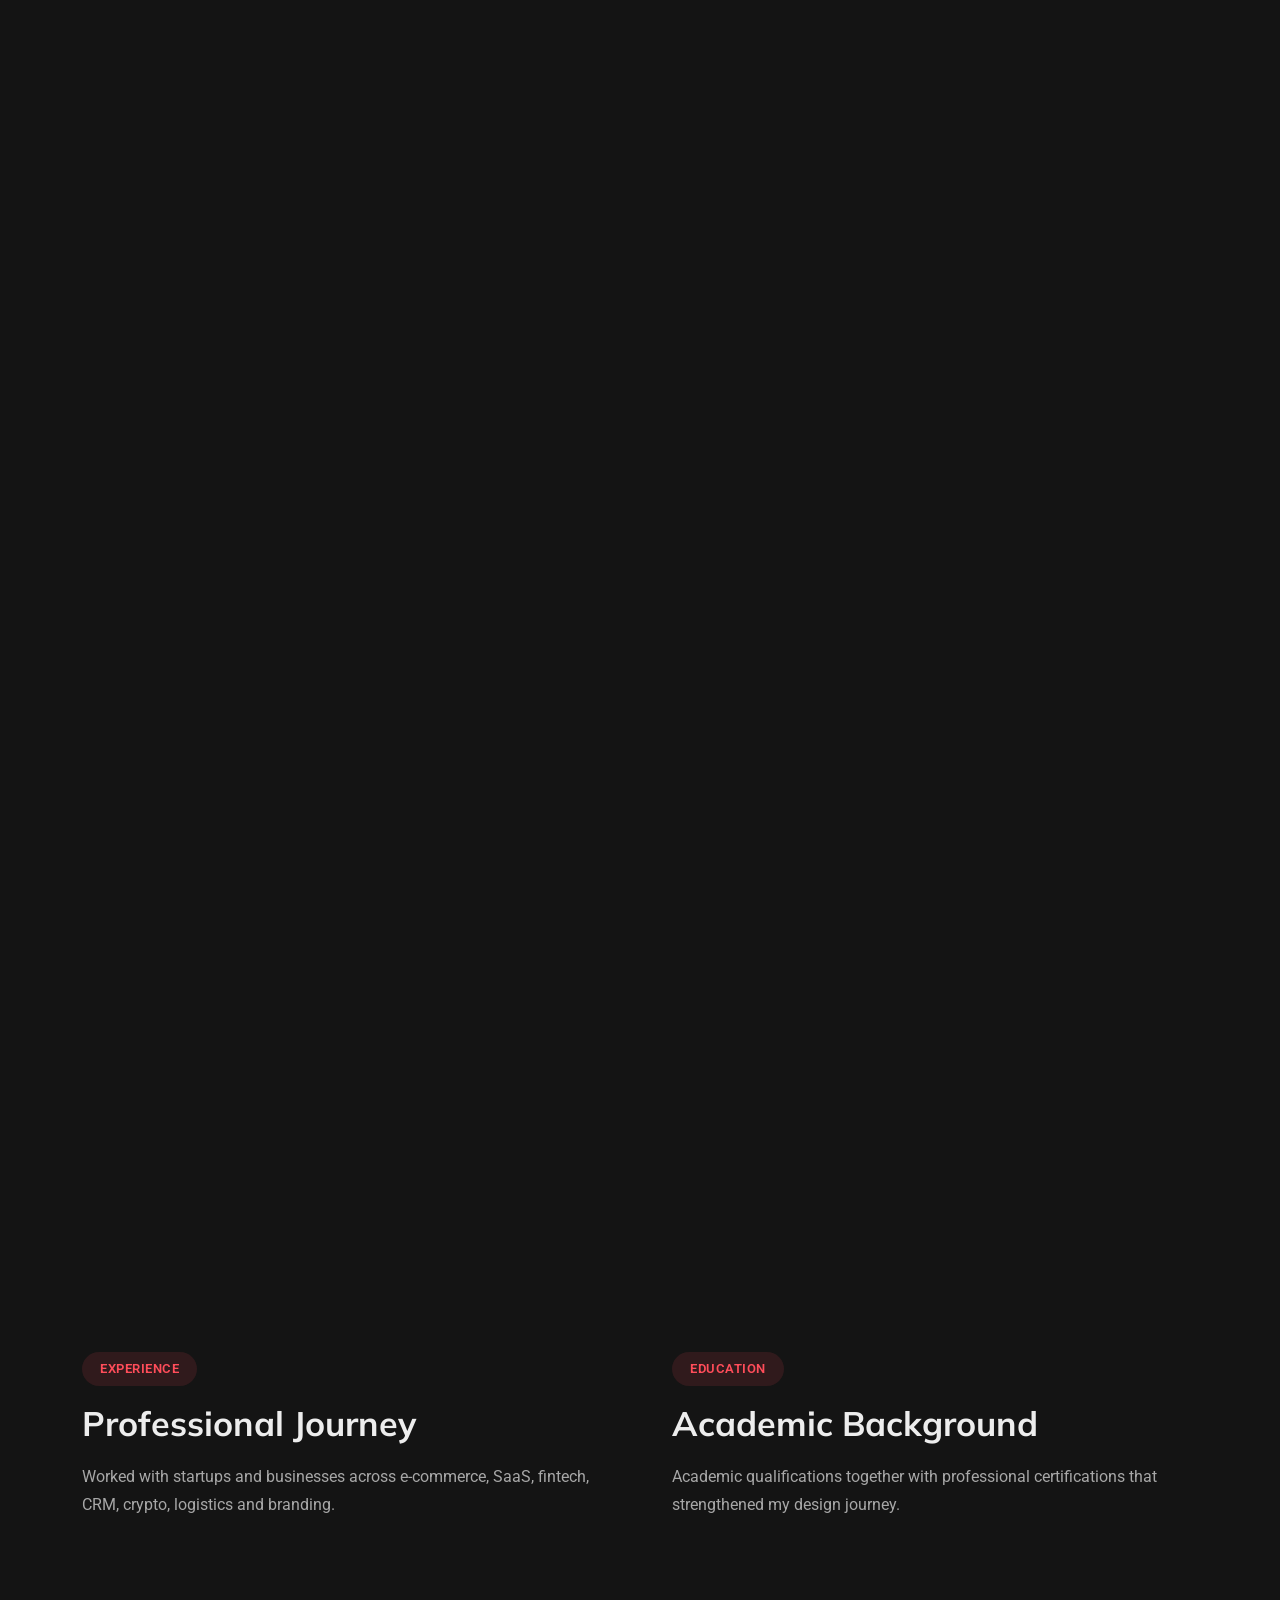
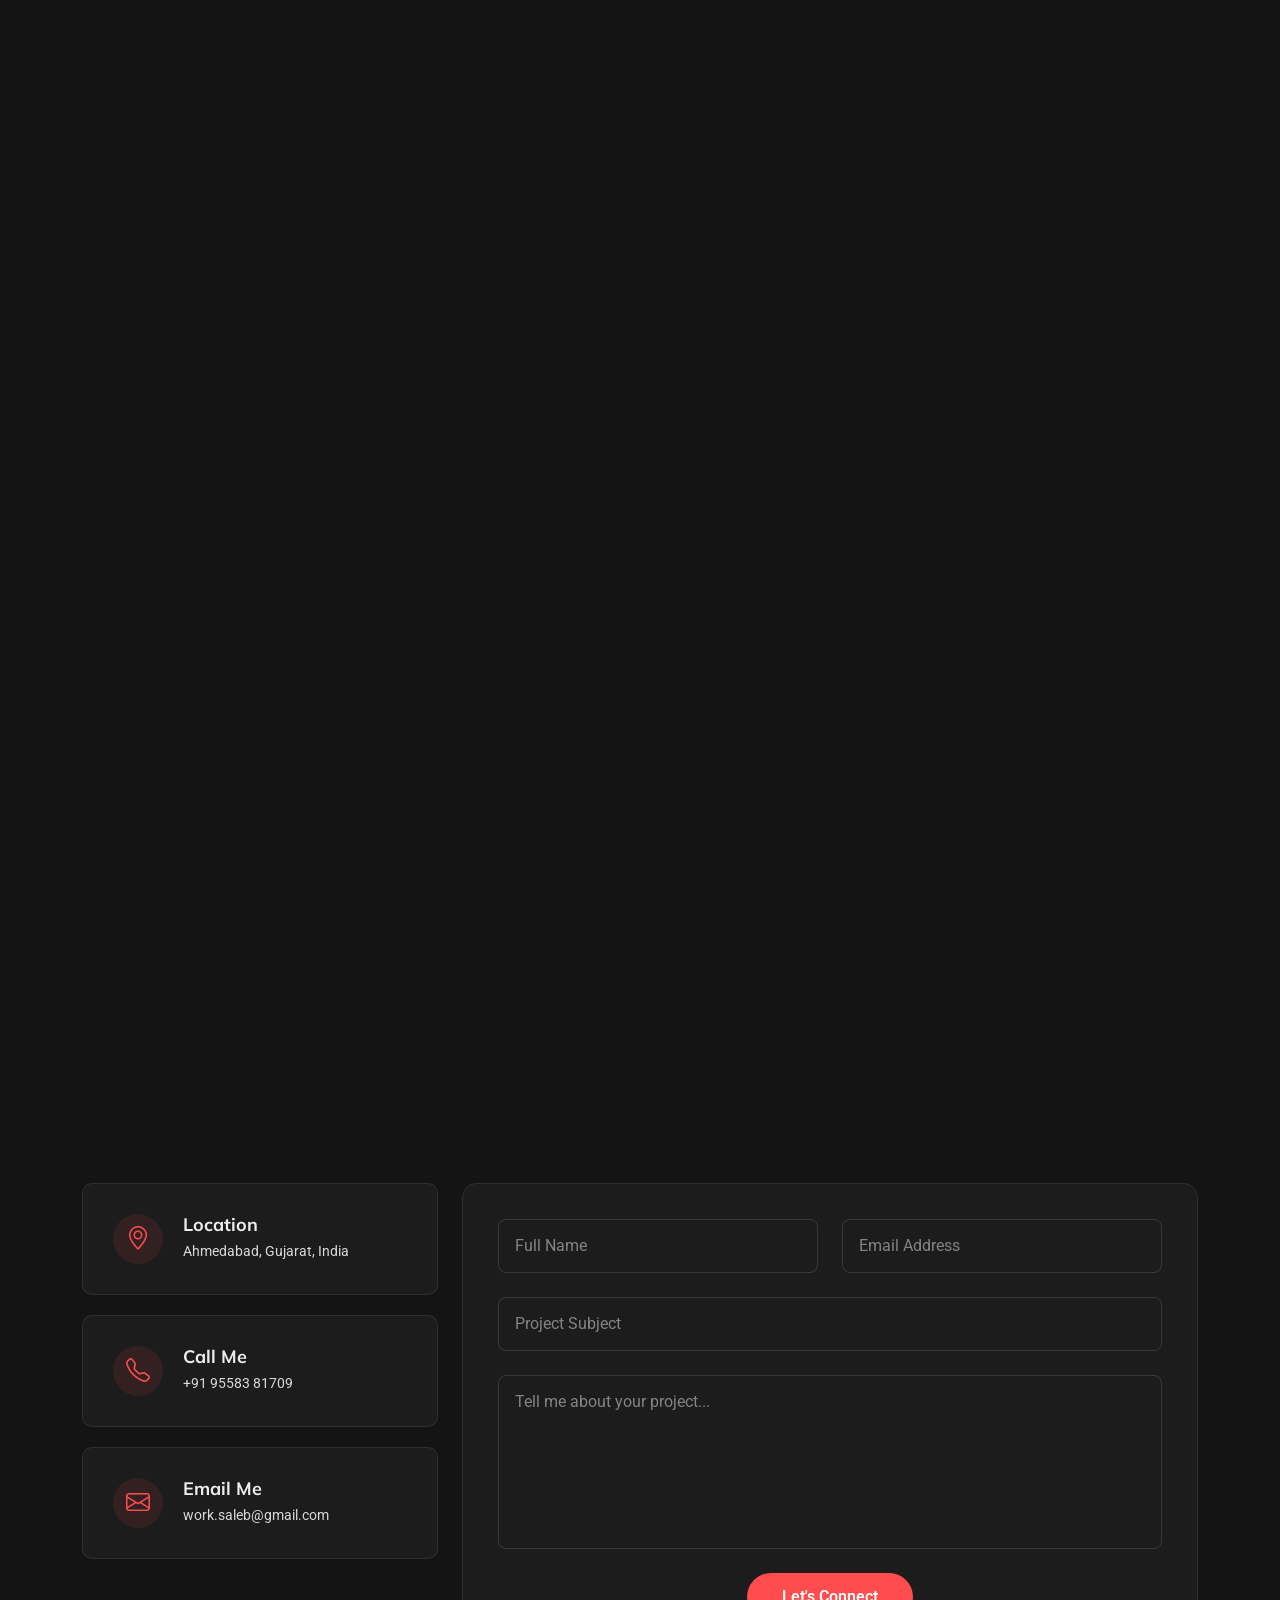
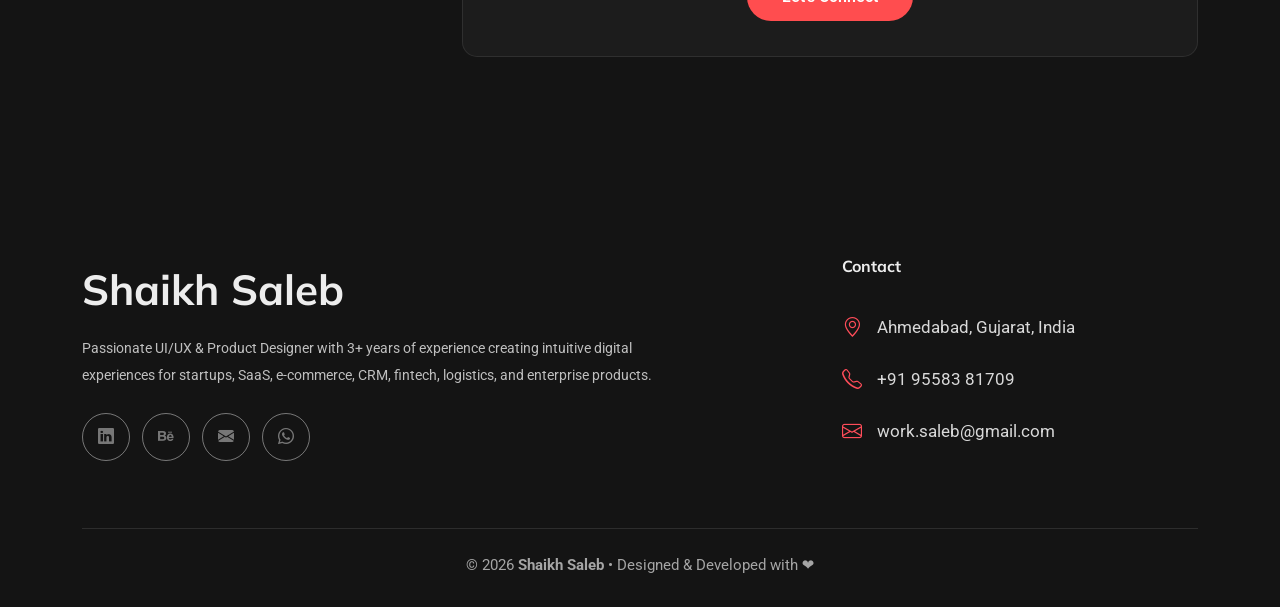
==== commit 566e89a0: "Add portfolio project pages and update portfolio design" ====
--- a/Craftivo/index.html
+++ b/Craftivo/index.html
@@ -296,6 +296,16 @@
                     <i class="bi bi-pencil-square"></i>
                     <span>Wireframing &amp; Prototyping</span>
                 </div>
+                
+                <div class="skill-card">
+    <i class="bi bi-vector-pen"></i>
+    <span>Adobe XD</span>
+</div>
+
+<div class="skill-card">
+    <i class="bi bi-bezier2"></i>
+    <span>Sketch</span>
+</div>
 
                 <div class="skill-card">
                     <i class="bi bi-phone-fill"></i>
@@ -307,10 +317,15 @@
                     <span>CorelDRAW</span>
                 </div>
 
-                <div class="skill-card skill-wide">
-                    <i class="bi bi-grid-3x3-gap-fill"></i>
-                    <span>Canva</span>
-                </div>
+                <div class="skill-card">
+    <i class="bi bi-layout-text-window"></i>
+    <span>Indesign</span>
+</div>
+
+                <div class="skill-card">
+    <i class="bi bi-grid-3x3-gap-fill"></i>
+    <span>Canva</span>
+</div>
 
             </div>
 
@@ -926,209 +941,320 @@
 </p>
       </div><!-- End Section Title -->
 
-      <div class="container" data-aos="fade-up" data-aos-delay="100">
-
-        <div class="isotope-layout" data-default-filter="*" data-layout="masonry" data-sort="original-order">
-          <ul class="portfolio-filters isotope-filters" data-aos="fade-up" data-aos-delay="200">
-            <li data-filter="*" class="filter-active">All Work</li>
-            <li data-filter=".filter-creative">Creative</li>
-            <li data-filter=".filter-digital">Digital</li>
-            <li data-filter=".filter-strategy">Strategy</li>
-            <li data-filter=".filter-development">Development</li>
-          </ul>
-
-          <div class="row gy-4 isotope-container" data-aos="fade-up" data-aos-delay="300">
-            <div class="col-lg-4 col-md-6 portfolio-item isotope-item filter-creative">
-              <div class="portfolio-card">
-                <div class="portfolio-image-container">
-                  <img src="assets/img/portfolio/phone.png" alt="Creative Project" class="img-fluid" loading="lazy">
-                  <div class="portfolio-overlay">
-                    <div class="portfolio-info">
-                      <span class="project-category">Creative Design</span>
-                      <h4>Visual Identity System</h4>
-                    </div>
-                    <div class="portfolio-actions">
-                      <a href="assets/img/portfolio/portfolio-1.webp" class="glightbox portfolio-link">
-                        <i class="bi bi-plus-lg"></i>
-                      </a>
-                      <a href="#" class="portfolio-details">
-                        <i class="bi bi-arrow-right"></i>
-                      </a>
-                    </div>
-                  </div>
-                </div>
-                <div class="portfolio-meta">
-                  <div class="project-tags">
-                    <span class="tag">Branding</span>
-                    <span class="tag">Identity</span>
-                  </div>
-                  <div class="project-year">2024</div>
-                </div>
-              </div>
-            </div>
-
-            <div class="col-lg-4 col-md-6 portfolio-item isotope-item filter-digital">
-              <div class="portfolio-card">
-                <div class="portfolio-image-container">
-                  <img src="assets/img/portfolio/cavail.png" alt="Digital Project" class="img-fluid" loading="lazy">
-                  <div class="portfolio-overlay">
-                    <div class="portfolio-info">
-                      <span class="project-category">Digital Experience</span>
-                      <h4>Interactive Web Platform</h4>
-                    </div>
-                    <div class="portfolio-actions">
-                      <a href="assets/img/portfolio/portfolio-2.webp" class="glightbox portfolio-link">
-                        <i class="bi bi-plus-lg"></i>
-                      </a>
-                      <a href="#" class="portfolio-details">
-                        <i class="bi bi-arrow-right"></i>
-                      </a>
-                    </div>
-                  </div>
-                </div>
-                <div class="portfolio-meta">
-                  <div class="project-tags">
-                    <span class="tag">Web Design</span>
-                    <span class="tag">Development</span>
-                  </div>
-                  <div class="project-year">2024</div>
-                </div>
-              </div>
-            </div>
-
-            <div class="col-lg-4 col-md-6 portfolio-item isotope-item filter-strategy">
-              <div class="portfolio-card">
-                <div class="portfolio-image-container">
-                  <img src="assets/img/portfolio/trushti.png" alt"Strategy Project" class="img-fluid" loading="lazy">
-                  <div class="portfolio-overlay">
-                    <div class="portfolio-info">
-                      <span class="project-category">Brand Strategy</span>
-                      <h4>Market Positioning</h4>
-                    </div>
-                    <div class="portfolio-actions">
-                      <a href="assets/img/portfolio/portfolio-3.webp" class="glightbox portfolio-link">
-                        <i class="bi bi-plus-lg"></i>
-                      </a>
-                      <a href="#" class="portfolio-details">
-                        <i class="bi bi-arrow-right"></i>
-                      </a>
-                    </div>
-                  </div>
-                </div>
-                <div class="portfolio-meta">
-                  <div class="project-tags">
-                    <span class="tag">Strategy</span>
-                    <span class="tag">Consulting</span>
-                  </div>
-                  <div class="project-year">2023</div>
-                </div>
-              </div>
-            </div>
-
-            <div class="col-lg-4 col-md-6 portfolio-item isotope-item filter-development">
-              <div class="portfolio-card">
-                <div class="portfolio-image-container">
-                  <img src="assets/img/portfolio/ptr.png" alt="Development Project" class="img-fluid" loading="lazy">
-                  <div class="portfolio-overlay">
-                    <div class="portfolio-info">
-                      <span class="project-category">Full Stack</span>
-                      <h4>Custom Application</h4>
-                    </div>
-                    <div class="portfolio-actions">
-                      <a href="assets/img/portfolio/portfolio-4.webp" class="glightbox portfolio-link">
-                        <i class="bi bi-plus-lg"></i>
-                      </a>
-                      <a href="#" class="portfolio-details">
-                        <i class="bi bi-arrow-right"></i>
-                      </a>
-                    </div>
-                  </div>
-                </div>
-                <div class="portfolio-meta">
-                  <div class="project-tags">
-                    <span class="tag">React</span>
-                    <span class="tag">Node.js</span>
-                  </div>
-                  <div class="project-year">2024</div>
-                </div>
-              </div>
-            </div>
-
-            <div class="col-lg-4 col-md-6 portfolio-item isotope-item filter-creative">
-              <div class="portfolio-card">
-                <div class="portfolio-image-container">
-                  <img src="assets/img/portfolio/texo.png" alt="Creative Project" class="img-fluid" loading="lazy">
-                  <div class="portfolio-overlay">
-                    <div class="portfolio-info">
-                      <span class="project-category">Art Direction</span>
-                      <h4>Campaign Design</h4>
-                    </div>
-                    <div class="portfolio-actions">
-                      <a href="assets/img/portfolio/portfolio-5.webp" class="glightbox portfolio-link">
-                        <i class="bi bi-plus-lg"></i>
-                      </a>
-                      <a href="#" class="portfolio-details">
-                        <i class="bi bi-arrow-right"></i>
-                      </a>
-                    </div>
-                  </div>
-                </div>
-                <div class="portfolio-meta">
-                  <div class="project-tags">
-                    <span class="tag">Creative</span>
-                    <span class="tag">Campaign</span>
-                  </div>
-                  <div class="project-year">2024</div>
-                </div>
-              </div>
-            </div>
-
-            <div class="col-lg-4 col-md-6 portfolio-item isotope-item filter-digital">
-              <div class="portfolio-card">
-                <div class="portfolio-image-container">
-                  <img src="assets/img/portfolio/veljia.png" alt="Digital Project" class="img-fluid" loading="lazy">
-                  <div class="portfolio-overlay">
-                    <div class="portfolio-info">
-                      <span class="project-category">Digital Product</span>
-                      <h4>Mobile Experience</h4>
-                    </div>
-                    <div class="portfolio-actions">
-                      <a href="assets/img/portfolio/portfolio-6.webp" class="glightbox portfolio-link">
-                        <i class="bi bi-plus-lg"></i>
-                      </a>
-                      <a href="#" class="portfolio-details">
-                        <i class="bi bi-arrow-right"></i>
-                      </a>
-                    </div>
-                  </div>
-                </div>
-                <div class="portfolio-meta">
-                  <div class="project-tags">
-                    <span class="tag">Mobile</span>
-                    <span class="tag">UI/UX</span>
-                  </div>
-                  <div class="project-year">2023</div>
-                </div>
-              </div>
-            </div>
-          </div>
-
-        </div>
-
-        <div class="portfolio-bottom" data-aos="fade-up" data-aos-delay="400">
-          <div class="row align-items-center">
-            <div class="col-lg-8">
-              <h3>Like what you see?</h3>
-              <p>Donec rutrum congue leo eget malesuada. Vivamus suscipit tortor eget felis porttitor volutpat.</p>
-            </div>
-            <div class="col-lg-4 text-lg-end">
-              <a href="#contact" class="btn btn-accent">Let's Work Together</a>
-            </div>
-          </div>
-        </div>
-
-      </div>
-
+     <div class="container" data-aos="fade-up" data-aos-delay="100">
+
+  <div class="isotope-layout" data-default-filter="*" data-layout="masonry" data-sort="original-order">
+
+    <ul class="portfolio-filters isotope-filters" data-aos="fade-up" data-aos-delay="200">
+
+      <li data-filter="*" class="filter-active">All Work</li>
+
+      <li data-filter=".filter-uiux">UI/UX</li>
+
+      <li data-filter=".filter-social">Social Media</li>
+
+      <li data-filter=".filter-logo">Logo Design</li>
+
+      <li data-filter=".filter-catalog">Catalog</li>
+
+    </ul>
+         <div class="row gy-4 isotope-container" data-aos="fade-up" data-aos-delay="300">
+
+  <!-- Phone Case -->
+  <div class="col-lg-4 col-md-6 portfolio-item isotope-item filter-catalog">
+
+    <div class="portfolio-card">
+
+      <div class="portfolio-image-container">
+
+        <img src="assets/img/portfolio/phone.png"
+             alt="Phone Case Catalog"
+             class="img-fluid"
+             loading="lazy">
+
+        <div class="portfolio-overlay">
+
+          <div class="portfolio-info">
+            <span class="project-category">Catalog Design</span>
+            <h4>Phone Case Catalog</h4>
+          </div>
+
+          <div class="portfolio-actions">
+
+            <a href="assets/img/portfolio/phone.png"
+               class="glightbox portfolio-link">
+              <i class="bi bi-plus-lg"></i>
+            </a>
+
+            <a href="projects/phonecase.html"
+               class="portfolio-details">
+              <i class="bi bi-arrow-right"></i>
+            </a>
+
+          </div>
+
+        </div>
+
+      </div>
+
+      <div class="portfolio-meta">
+
+        <div class="project-tags">
+          <span class="tag">Catalog</span>
+          <span class="tag">Brand Identity</span>
+        </div>
+
+        <div class="project-year">2024</div>
+
+      </div>
+
+    </div>
+
+  </div>
+            <div class="col-lg-4 col-md-6 portfolio-item isotope-item filter-catalog">
+
+  <div class="portfolio-card">
+
+    <div class="portfolio-image-container">
+
+      <img src="assets/img/portfolio/cavail 1.png"
+           alt="Cavali Catalog"
+           class="img-fluid"
+           loading="lazy">
+
+      <div class="portfolio-overlay">
+
+        <div class="portfolio-info">
+          <span class="project-category">Catalog Design</span>
+          <h4>Catalog</h4>
+        </div>
+
+        <div class="portfolio-actions">
+
+          <a href="assets/img/portfolio/cavail 1.png"
+             class="glightbox portfolio-link">
+            <i class="bi bi-plus-lg"></i>
+          </a>
+
+          <a href="projects/cavali.html"
+             class="portfolio-details">
+            <i class="bi bi-arrow-right"></i>
+          </a>
+
+        </div>
+
+      </div>
+
+    </div>
+
+    <div class="portfolio-meta">
+
+      <div class="project-tags">
+        <span class="tag">Catalog</span>
+        <span class="tag">Brand Identity</span>
+      </div>
+
+      <div class="project-year">2024</div>
+
+    </div>
+
+  </div>
+
+</div>
+            <div class="col-lg-4 col-md-6 portfolio-item isotope-item filter-logo filter-catalog">
+  <div class="portfolio-card">
+
+    <div class="portfolio-image-container">
+
+      <img src="assets/img/portfolio/trushti.png"
+           alt="Trushti POS Branding"
+           class="img-fluid"
+           loading="lazy">
+
+      <div class="portfolio-overlay">
+
+        <div class="portfolio-info">
+          <span class="project-category">Logo & Catalog Design</span>
+          <h4>Trushti POS Branding</h4>
+        </div>
+
+        <div class="portfolio-actions">
+
+          <a href="assets/img/portfolio/trushti.png"
+             class="glightbox portfolio-link">
+            <i class="bi bi-plus-lg"></i>
+          </a>
+
+          <a href="projects/trushti.html"
+             class="portfolio-details">
+            <i class="bi bi-arrow-right"></i>
+          </a>
+
+        </div>
+
+      </div>
+
+    </div>
+
+    <div class="portfolio-meta">
+
+      <div class="project-tags">
+        <span class="tag">Logo Design</span>
+        <span class="tag">Catalog</span>
+      </div>
+
+      <div class="project-year">2023</div>
+
+    </div>
+
+  </div>
+</div>
+            <div class="col-lg-4 col-md-6 portfolio-item isotope-item filter-catalog filter-logo">
+  <div class="portfolio-card">
+
+    <div class="portfolio-image-container">
+
+      <img src="assets/img/portfolio/ptr.png"
+           alt="PTRB Fitness Branding"
+           class="img-fluid"
+           loading="lazy">
+
+      <div class="portfolio-overlay">
+
+        <div class="portfolio-info">
+          <span class="project-category">Logo & Catalog Design</span>
+          <h4>PTRB Fitness Branding</h4>
+        </div>
+
+        <div class="portfolio-actions">
+
+          <a href="assets/img/portfolio/ptr.png"
+             class="glightbox portfolio-link">
+            <i class="bi bi-plus-lg"></i>
+          </a>
+
+          <a href="projects/ptr.html"
+             class="portfolio-details">
+            <i class="bi bi-arrow-right"></i>
+          </a>
+
+        </div>
+
+      </div>
+
+    </div>
+
+    <div class="portfolio-meta">
+
+      <div class="project-tags">
+        <span class="tag">Logo Design</span>
+        <span class="tag">Catalog</span>
+      </div>
+
+      <div class="project-year">2024</div>
+
+    </div>
+
+  </div>
+</div>
+
+    <div class="col-lg-4 col-md-6 portfolio-item isotope-item filter-logo filter-uiux">
+  <div class="portfolio-card">
+
+    <div class="portfolio-image-container">
+
+      <img src="assets/img/portfolio/texo.png"
+           alt="Texozen Branding"
+           class="img-fluid"
+           loading="lazy">
+
+      <div class="portfolio-overlay">
+
+        <div class="portfolio-info">
+          <span class="project-category">Logo & UI/UX Design</span>
+          <h4>Texozen Brand Identity</h4>
+        </div>
+
+        <div class="portfolio-actions">
+
+          <a href="assets/img/portfolio/texo.png"
+             class="glightbox portfolio-link">
+            <i class="bi bi-plus-lg"></i>
+          </a>
+
+          <a href="projects/texozen.html"
+             class="portfolio-details">
+            <i class="bi bi-arrow-right"></i>
+          </a>
+
+        </div>
+
+      </div>
+
+    </div>
+
+    <div class="portfolio-meta">
+
+      <div class="project-tags">
+        <span class="tag">Logo Design</span>
+        <span class="tag">UI/UX</span>
+      </div>
+
+      <div class="project-year">2024</div>
+
+    </div>
+
+  </div>
+</div>
+            <div class="col-lg-4 col-md-6 portfolio-item isotope-item filter-logo filter-social filter-uiux">
+  <div class="portfolio-card">
+
+    <div class="portfolio-image-container">
+
+      <img src="assets/img/portfolio/veljia.png"
+           alt="Veljia Branding"
+           class="img-fluid"
+           loading="lazy">
+
+      <div class="portfolio-overlay">
+
+        <div class="portfolio-info">
+          <span class="project-category">Logo, Social Media & UI/UX</span>
+          <h4>Veljia Brand Identity</h4>
+        </div>
+
+        <div class="portfolio-actions">
+
+          <a href="assets/img/portfolio/veljia.png"
+             class="glightbox portfolio-link">
+            <i class="bi bi-plus-lg"></i>
+          </a>
+
+          <a href="projects/veljia.html"
+             class="portfolio-details">
+            <i class="bi bi-arrow-right"></i>
+          </a>
+
+        </div>
+
+      </div>
+
+    </div>
+
+    <div class="portfolio-meta">
+
+      <div class="project-tags">
+        <span class="tag">Logo Design</span>
+        <span class="tag">Social Media</span>
+        <span class="tag">UI/UX</span>
+      </div>
+
+      <div class="project-year">2023</div>
+
+    </div>
+
+  </div>
+</div>
     </section><!-- /Portfolio Section -->
 
     <!-- Contact Section -->
@@ -1284,9 +1410,9 @@
   </a>
 
   <!-- Email -->
-  <a href="mailto:work.saleb@gmail.com">
+<a href="mailto:work.saleb@gmail.com?subject=Portfolio%20Inquiry&body=Hello%20Saleb,%0A%0AI%20would%20like%20to%20discuss%20a%20project%20with%20you.">
     <i class="bi bi-envelope-fill"></i>
-  </a>
+</a>
 
   <!-- WhatsApp -->
   <a href="https://wa.me/919558381709" target="_blank">
--- a/Craftivo/assets/css/main.css
+++ b/Craftivo/assets/css/main.css
@@ -4406,13 +4406,6 @@
 
 }
 
-/* Canva Full Width */
-
-.skill-card:last-child{
-
-    grid-column:1/-1;
-
-}
 
 /* Tablet */
 
@@ -4569,4 +4562,109 @@
 .footer-bottom {
     color: #a5a5a5;
     font-size: 15px;
+}
+
+/*--------------------------------------------------------------
+# Project Gallery
+--------------------------------------------------------------*/
+
+.gallery-img{
+
+    width:100%;
+
+    border-radius:18px;
+
+    transition:.45s;
+
+    cursor:pointer;
+
+}
+
+.glightbox{
+
+    display:block;
+
+    overflow:hidden;
+
+    border-radius:18px;
+
+}
+
+.gallery-img:hover{
+
+    transform:scale(1.05);
+
+}
+
+/*--------------------------------------------------------------
+# Project Navigation
+--------------------------------------------------------------*/
+
+/* Navigation Section */
+/* ===========================
+   Project Navigation
+=========================== */
+.nav-card,
+.nav-current{
+    background:#1f1f1f;
+    border:1px solid rgba(255,255,255,.08);
+    border-radius:18px;
+
+    padding:20px 24px;
+
+    height:100px;      /* was 140px */
+    width:100%;
+
+    display:flex;
+    flex-direction:column;
+    justify-content:center;
+
+    transition:.35s;
+}
+
+.nav-card h5{
+    font-size:1.1rem;   /* was around 1.9rem */
+    margin-top:6px;
+    margin-bottom:0;
+    color:#fff;
+    font-weight:600;
+}
+
+.nav-current h4{
+    font-size:1.3rem;   /* was around 2rem */
+    margin-top:6px;
+    margin-bottom:0;
+    color:#fff;
+    font-weight:600;
+}
+
+.nav-card small,
+.nav-current small{
+    font-size:0.8rem;
+    color:#8a8a8a;
+}
+/*--------------------------------------------------------------
+# Hero Image
+--------------------------------------------------------------*/
+
+.hero-image-wrapper{
+
+    background:#1e1e1e;
+
+    padding:20px;
+
+    border-radius:25px;
+
+    border:1px solid rgba(255,255,255,.08);
+
+    transition:.4s;
+
+}
+
+.hero-image-wrapper:hover{
+
+    transform:translateY(-10px);
+
+    box-shadow:0 25px 60px rgba(0,0,0,.35);
+
 }
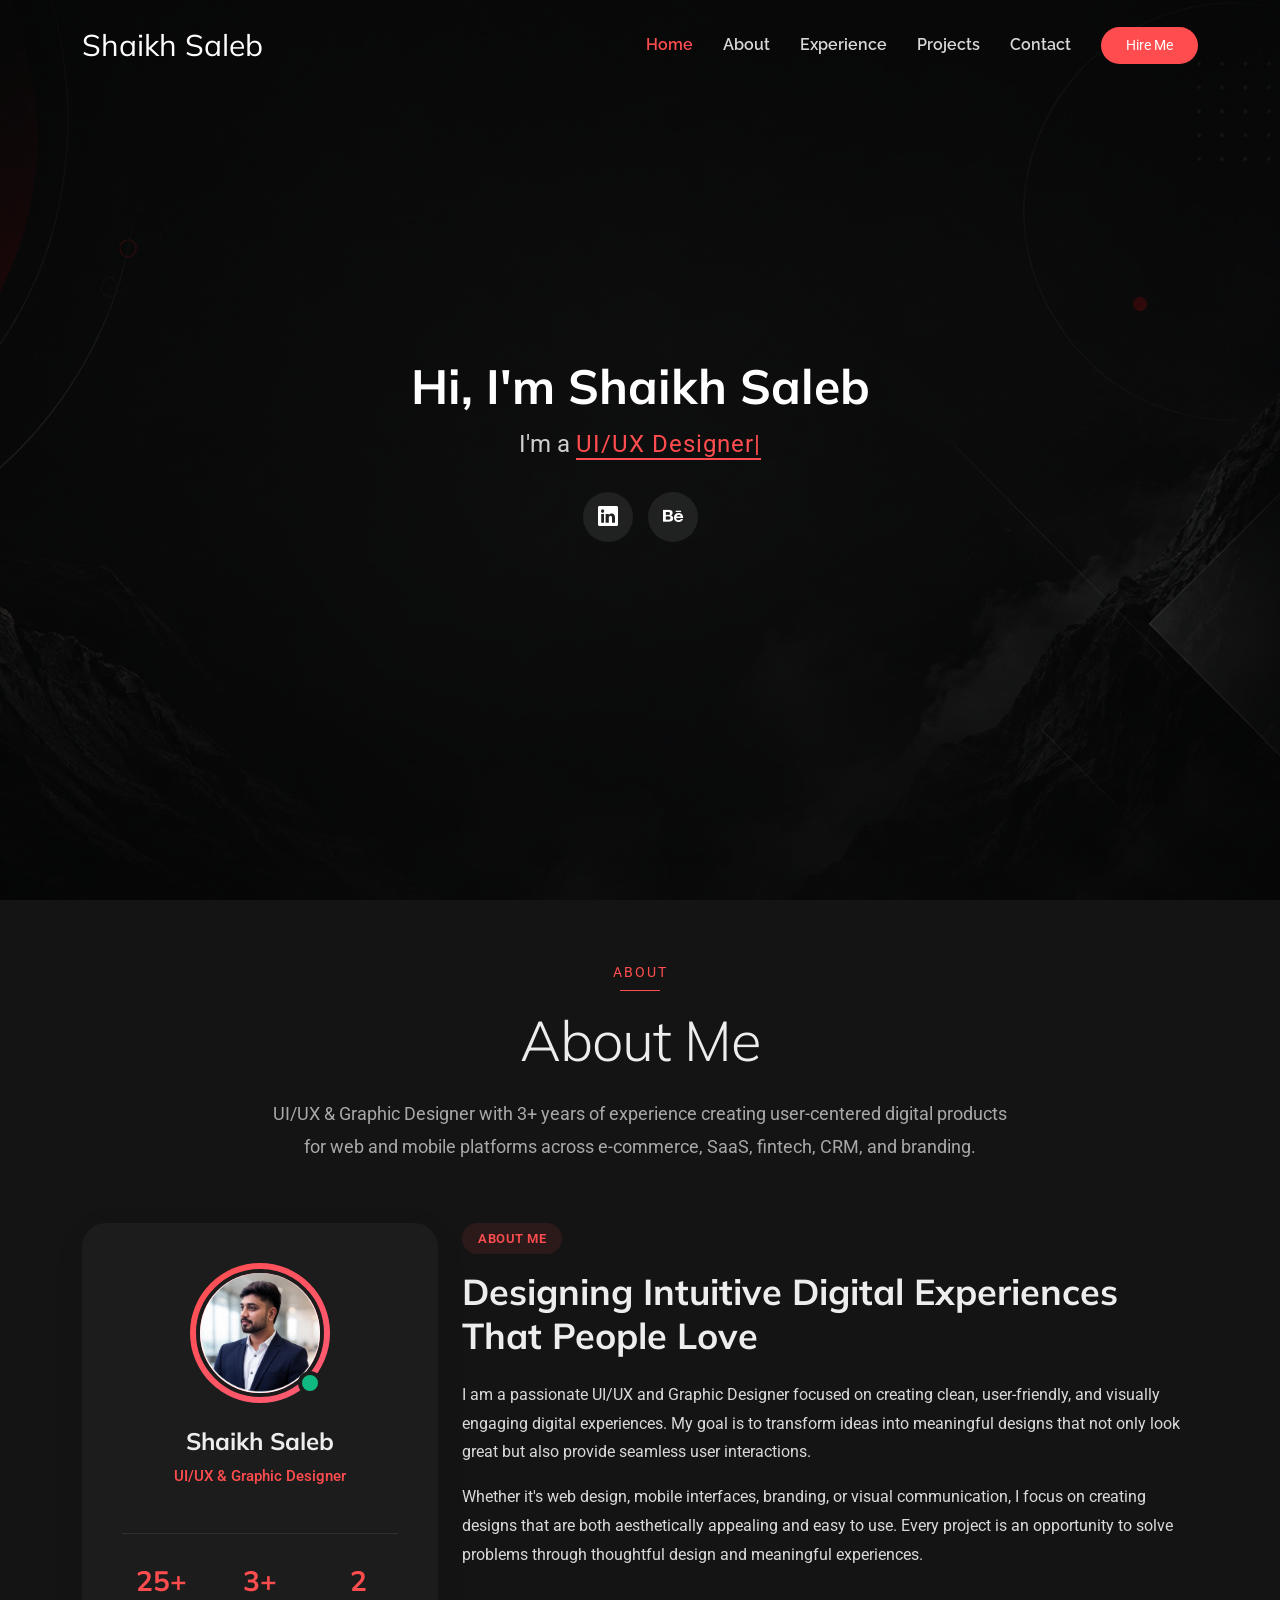
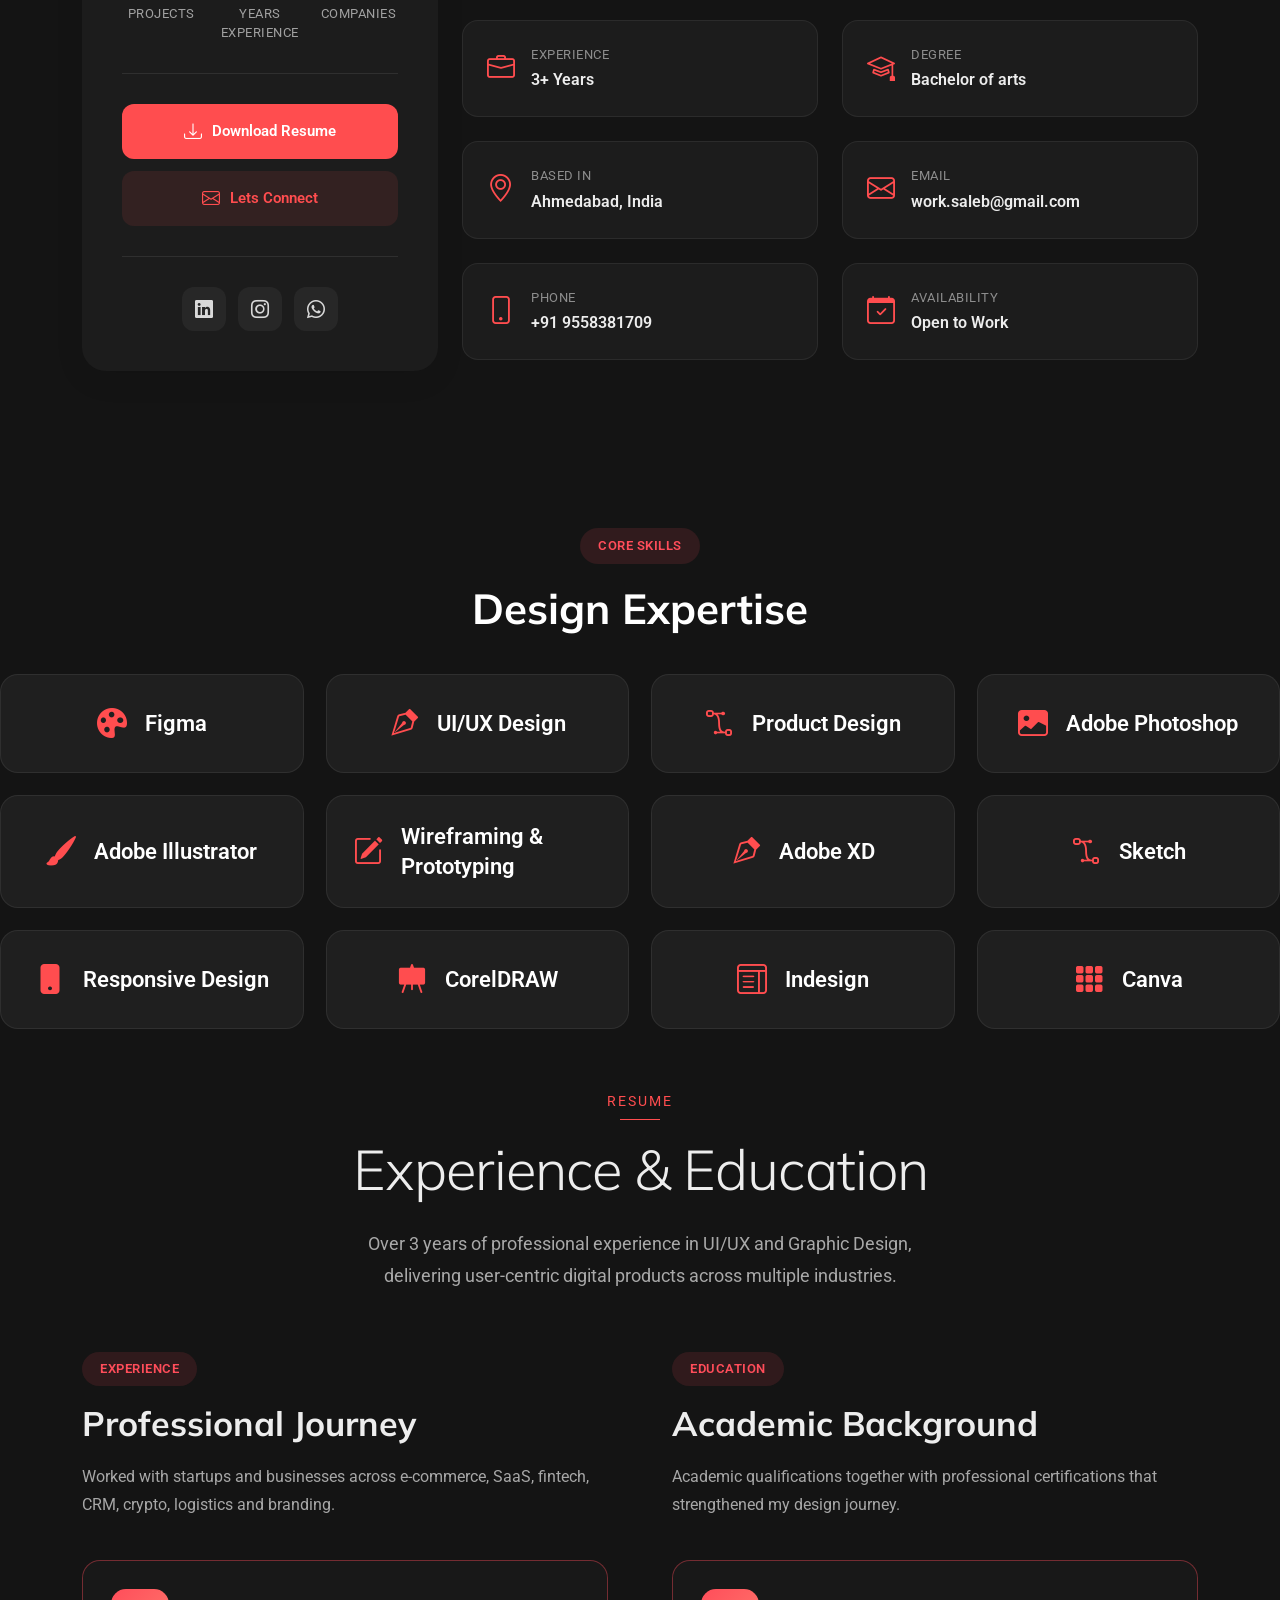
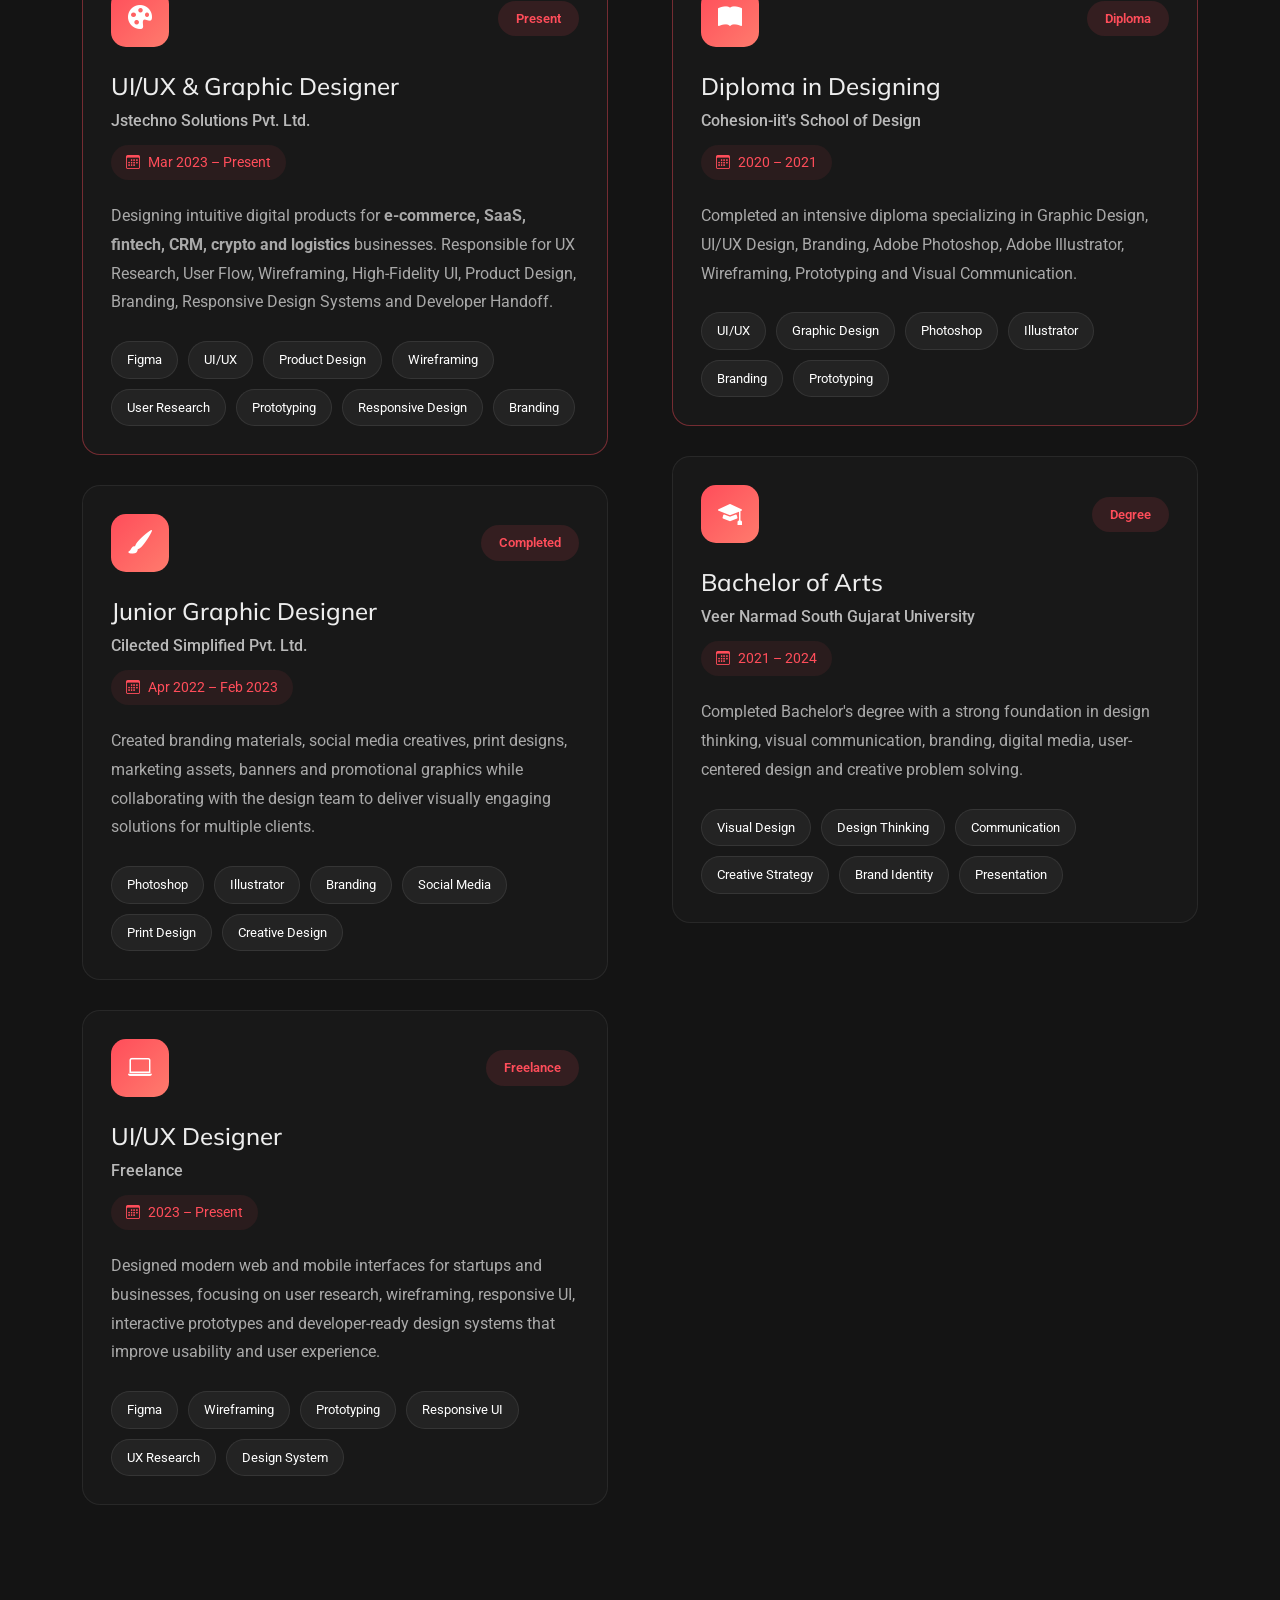
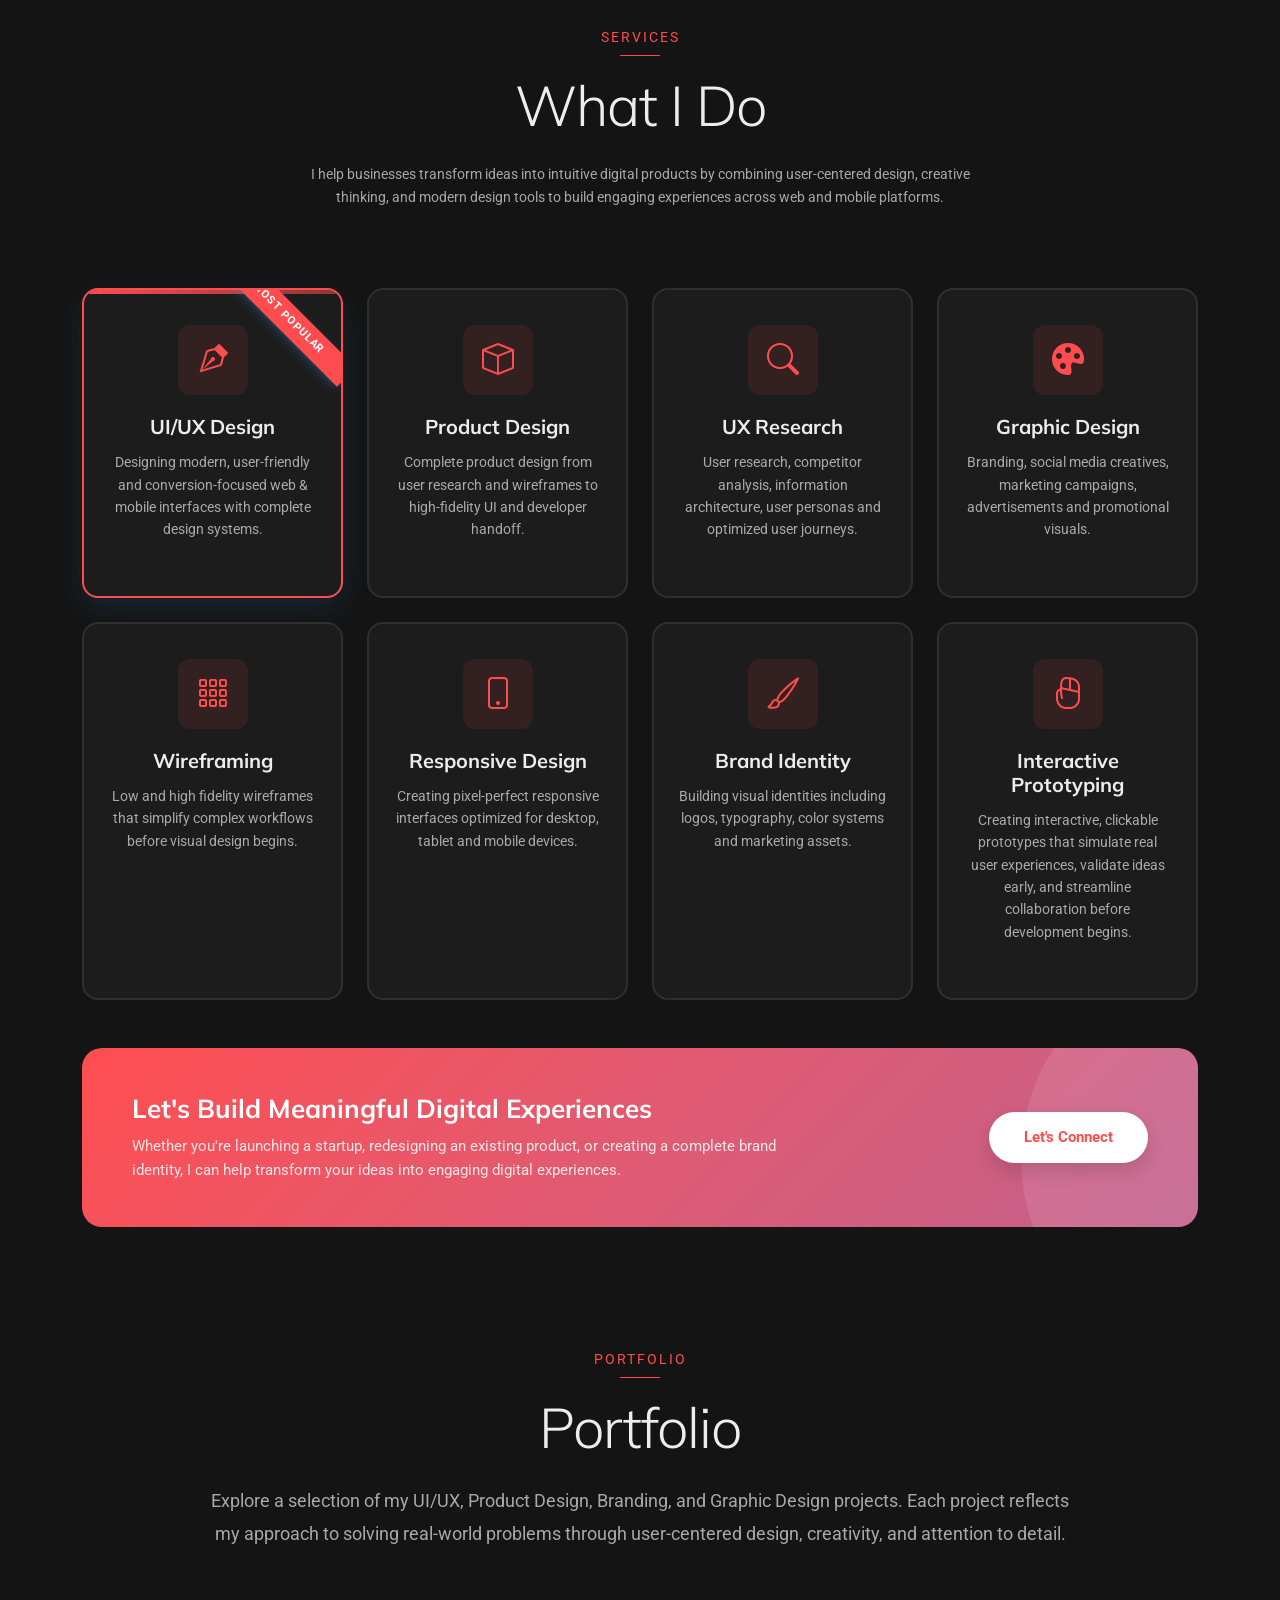
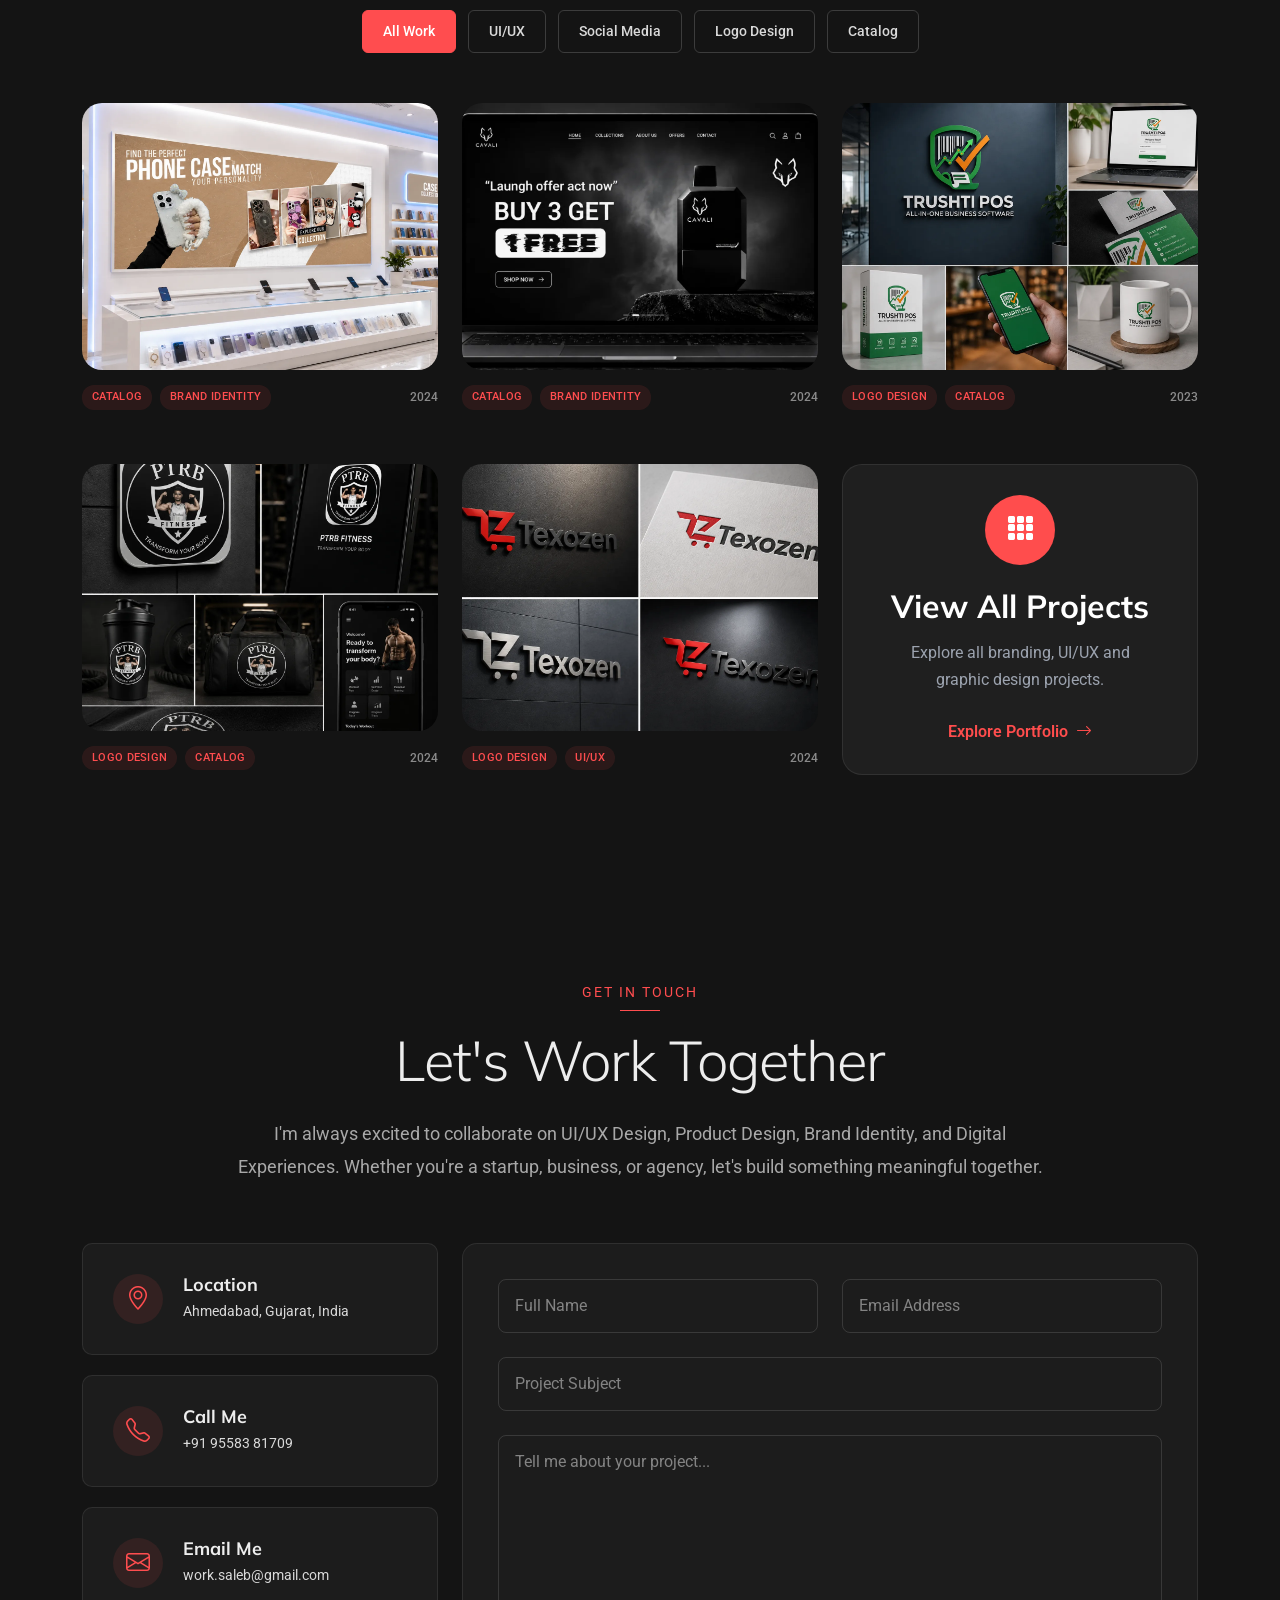
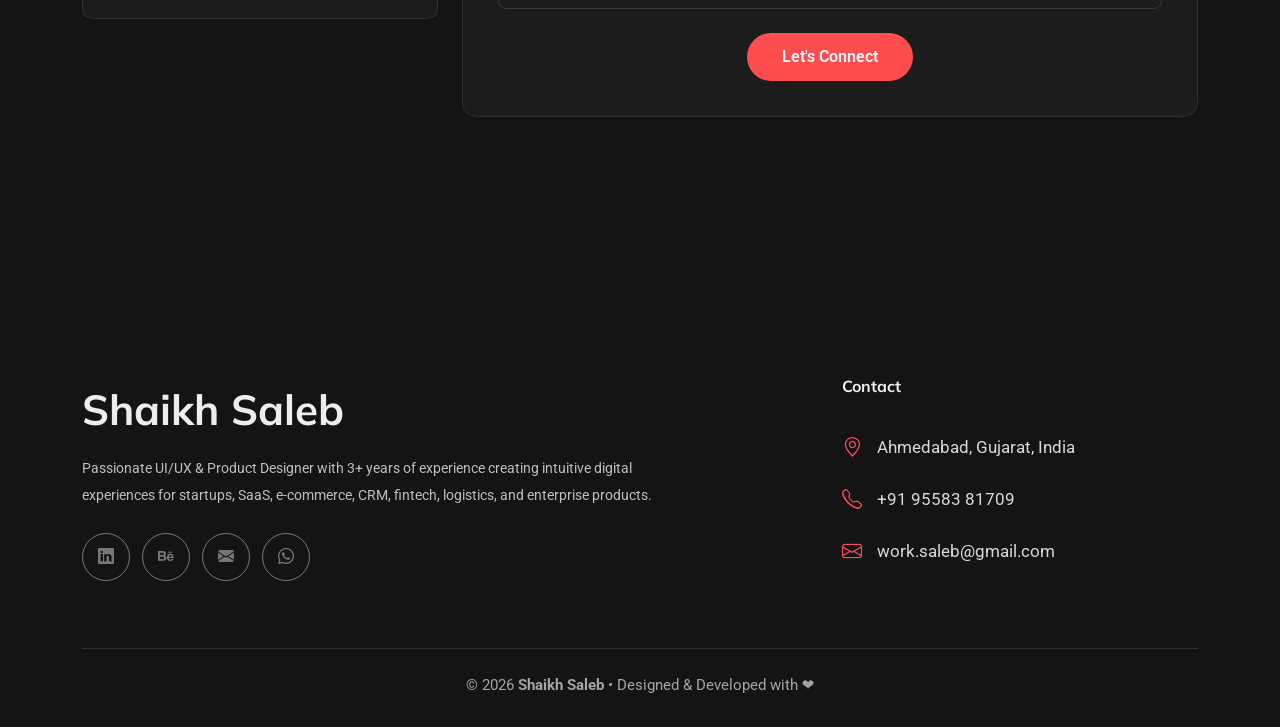
==== commit 1cedf236: "portfolio changes" ====
--- a/Craftivo/index.html
+++ b/Craftivo/index.html
@@ -1206,7 +1206,8 @@
 
   </div>
 </div>
-            <div class="col-lg-4 col-md-6 portfolio-item isotope-item filter-logo filter-social filter-uiux">
+
+ <div class="col-lg-4 col-md-6 portfolio-item isotope-item filter-logo filter-social filter-uiux">
   <div class="portfolio-card">
 
     <div class="portfolio-image-container">
@@ -1255,7 +1256,50 @@
 
   </div>
 </div>
-    </section><!-- /Portfolio Section -->
+
+<!-- View All Projects -->
+<!-- View All Projects -->
+
+<div class="col-lg-4 col-md-6 portfolio-item isotope-item view-all-item">
+
+    <a href="projects/projects.html"
+       class="portfolio-content h-100 view-all-card">
+
+        <div class="view-all-wrapper">
+
+            <div class="view-icon">
+                <i class="bi bi-grid-3x3-gap-fill"></i>
+            </div>
+
+            <h3>View All Projects</h3>
+
+            <p>
+                Explore all branding, UI/UX and graphic design projects.
+            </p>
+
+            <span class="view-btn">
+                Explore Portfolio
+                <i class="bi bi-arrow-right"></i>
+            </span>
+
+        </div>
+
+    </a>
+
+</div>
+
+</div> <!-- isotope-container -->
+
+</div> <!-- isotope-layout -->
+
+</div> <!-- container -->
+
+</section>
+<!-- /Portfolio Section -->
+
+<!-- Contact Section -->
+<section id="contact" class="contact section">
+    <!-- /Portfolio Section -->
 
     <!-- Contact Section -->
     <section id="contact" class="contact section">
@@ -1477,5 +1521,44 @@
 <!-- Main JS -->
 <script src="assets/js/main.js"></script>
 
+<script>
+document.addEventListener("DOMContentLoaded", function () {
+
+    const filterButtons = document.querySelectorAll(".portfolio-filters li");
+
+    const veljia = document.querySelector(
+        '.portfolio-item.filter-social.filter-uiux'
+    );
+
+    const viewAll = document.querySelector(".view-all-item");
+
+    filterButtons.forEach(btn => {
+
+        btn.addEventListener("click", function () {
+
+            const filter = this.getAttribute("data-filter");
+
+            if (filter === "*") {
+
+                if (veljia) veljia.style.display = "none";
+                if (viewAll) viewAll.style.display = "block";
+
+            } else {
+
+                if (veljia) veljia.style.display = "";
+                if (viewAll) viewAll.style.display = "none";
+
+            }
+
+        });
+
+    });
+
+    // Initial state (All Work)
+    if (veljia) veljia.style.display = "none";
+    if (viewAll) viewAll.style.display = "block";
+
+});
+</script>
 </body>
 </html>
--- a/Craftivo/assets/css/main.css
+++ b/Craftivo/assets/css/main.css
@@ -4667,4 +4667,114 @@
 
     box-shadow:0 25px 60px rgba(0,0,0,.35);
 
+}
+/* ============================
+   View All Project Card
+============================ */
+
+.view-all-card{
+    display:flex;
+    align-items:center;
+    justify-content:center;
+
+    width:100%;
+    height:100%;
+    min-height:30px;
+
+    background:#1f1f1f;
+    border:1px solid rgba(255,255,255,.08);
+    border-radius:20px;
+
+    padding:30px;
+
+    text-align:center;
+
+    transition:all .35s ease;
+}
+
+.view-all-wrapper{
+    width: 100%;
+}
+
+.view-icon{
+    width:70px;
+    height:70px;
+
+    margin:0 auto 22px;
+
+    border-radius:50%;
+    background:#ff4d4d;
+
+    display:flex;
+    align-items:center;
+    justify-content:center;
+}
+
+.view-icon i{
+    color:#fff;
+    font-size:28px;
+}
+
+.view-all-wrapper h3{
+    color:#fff;
+    font-size:2rem;
+    font-weight:700;
+    margin-bottom:14px;
+}
+
+.view-all-wrapper p{
+    color:#9ca3af;
+    font-size:16px;
+    line-height:1.7;
+    max-width:260px;
+    margin:0 auto 26px;
+}
+
+.view-btn{
+    display:inline-flex;
+    align-items:center;
+    gap:8px;
+
+    color:#ff4d4d;
+    font-weight:600;
+
+    transition:.3s;
+}
+
+.view-all-card:hover{
+    transform:translateY(-8px);
+    border-color:#ff4d4d;
+    box-shadow:0 20px 40px rgba(255,77,77,.18);
+}
+
+.view-all-card:hover .view-btn{
+    gap:14px;
+}
+
+.portfolio-card{
+    margin-bottom:60px;
+}
+
+.portfolio-image-container img{
+    width:100%;
+    border-radius:20px;
+    display:block;
+}
+
+.portfolio-meta{
+    display:flex;
+    justify-content:space-between;
+    align-items:center;
+    margin-top:20px;
+}
+
+.project-tags{
+    display:flex;
+    gap:10px;
+    flex-wrap:wrap;
+}
+
+.project-year{
+    color:#9ca3af;
+    font-weight:600;
 }
